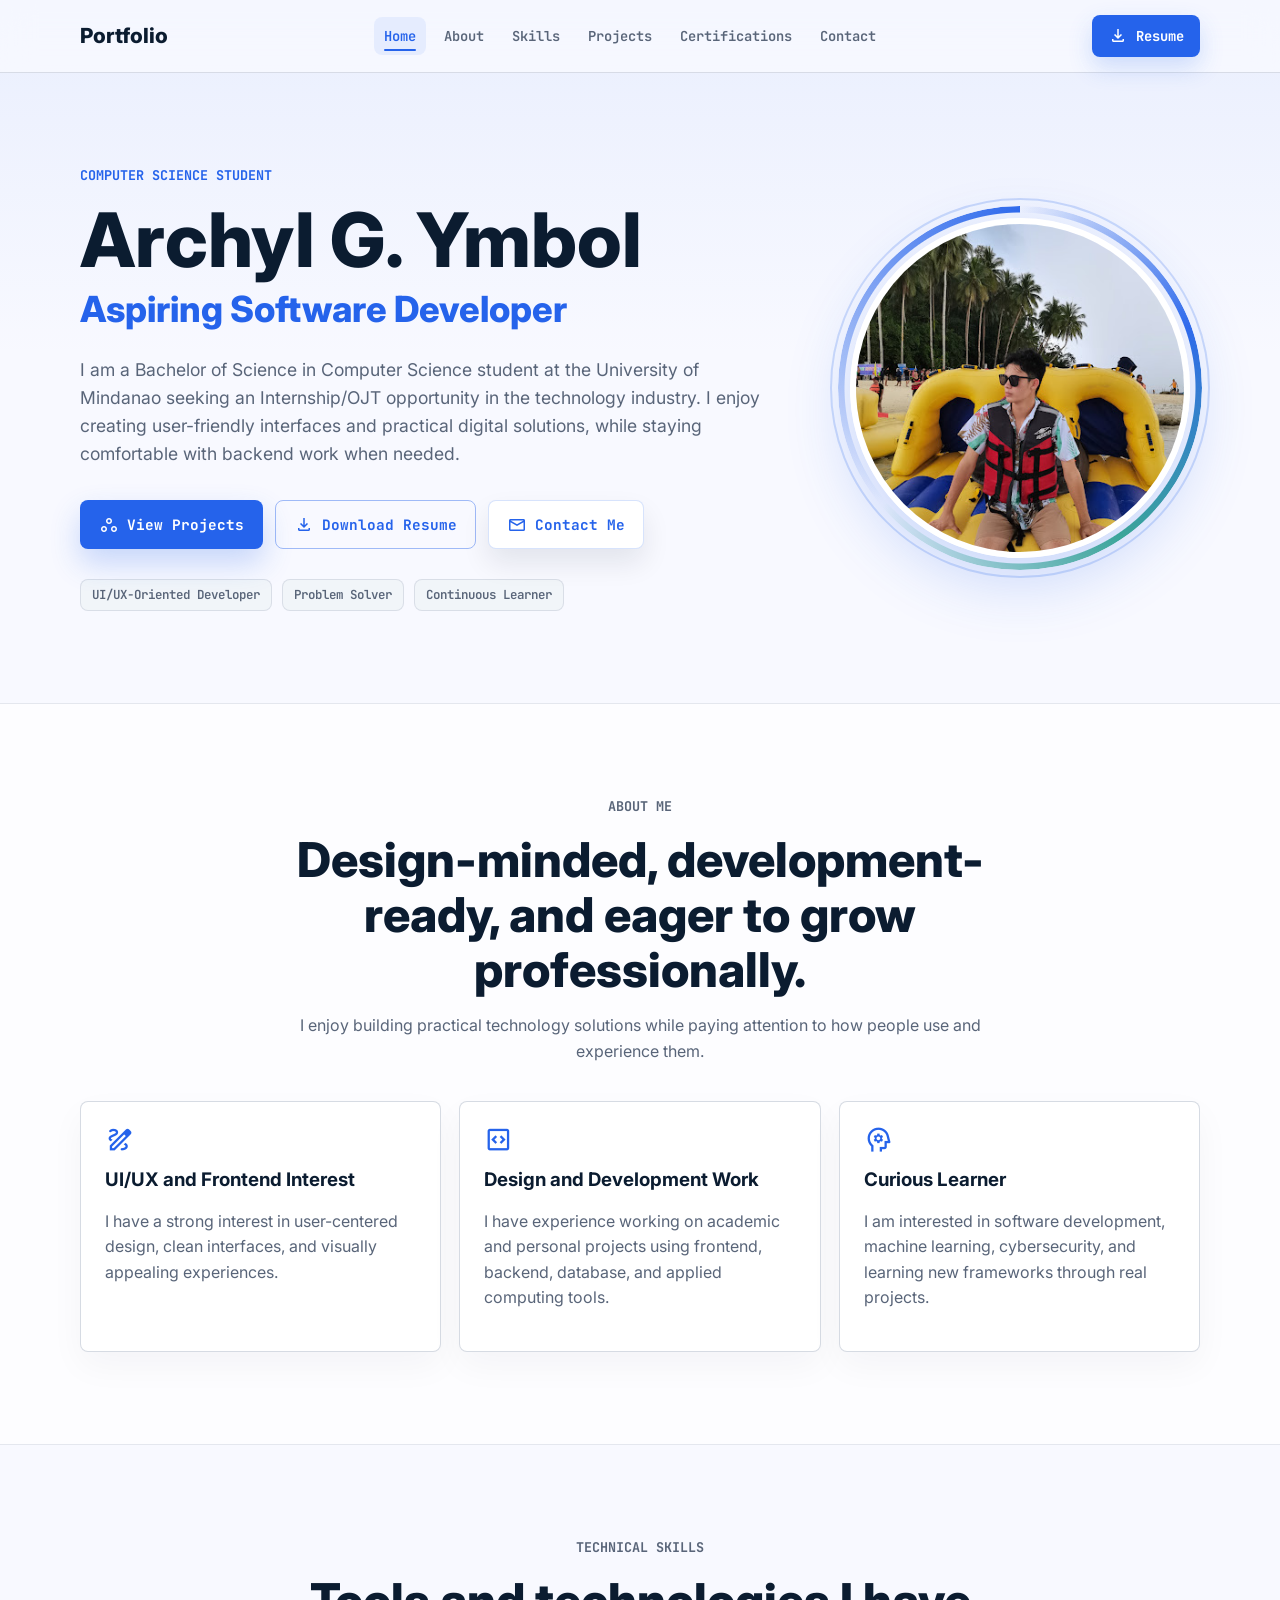
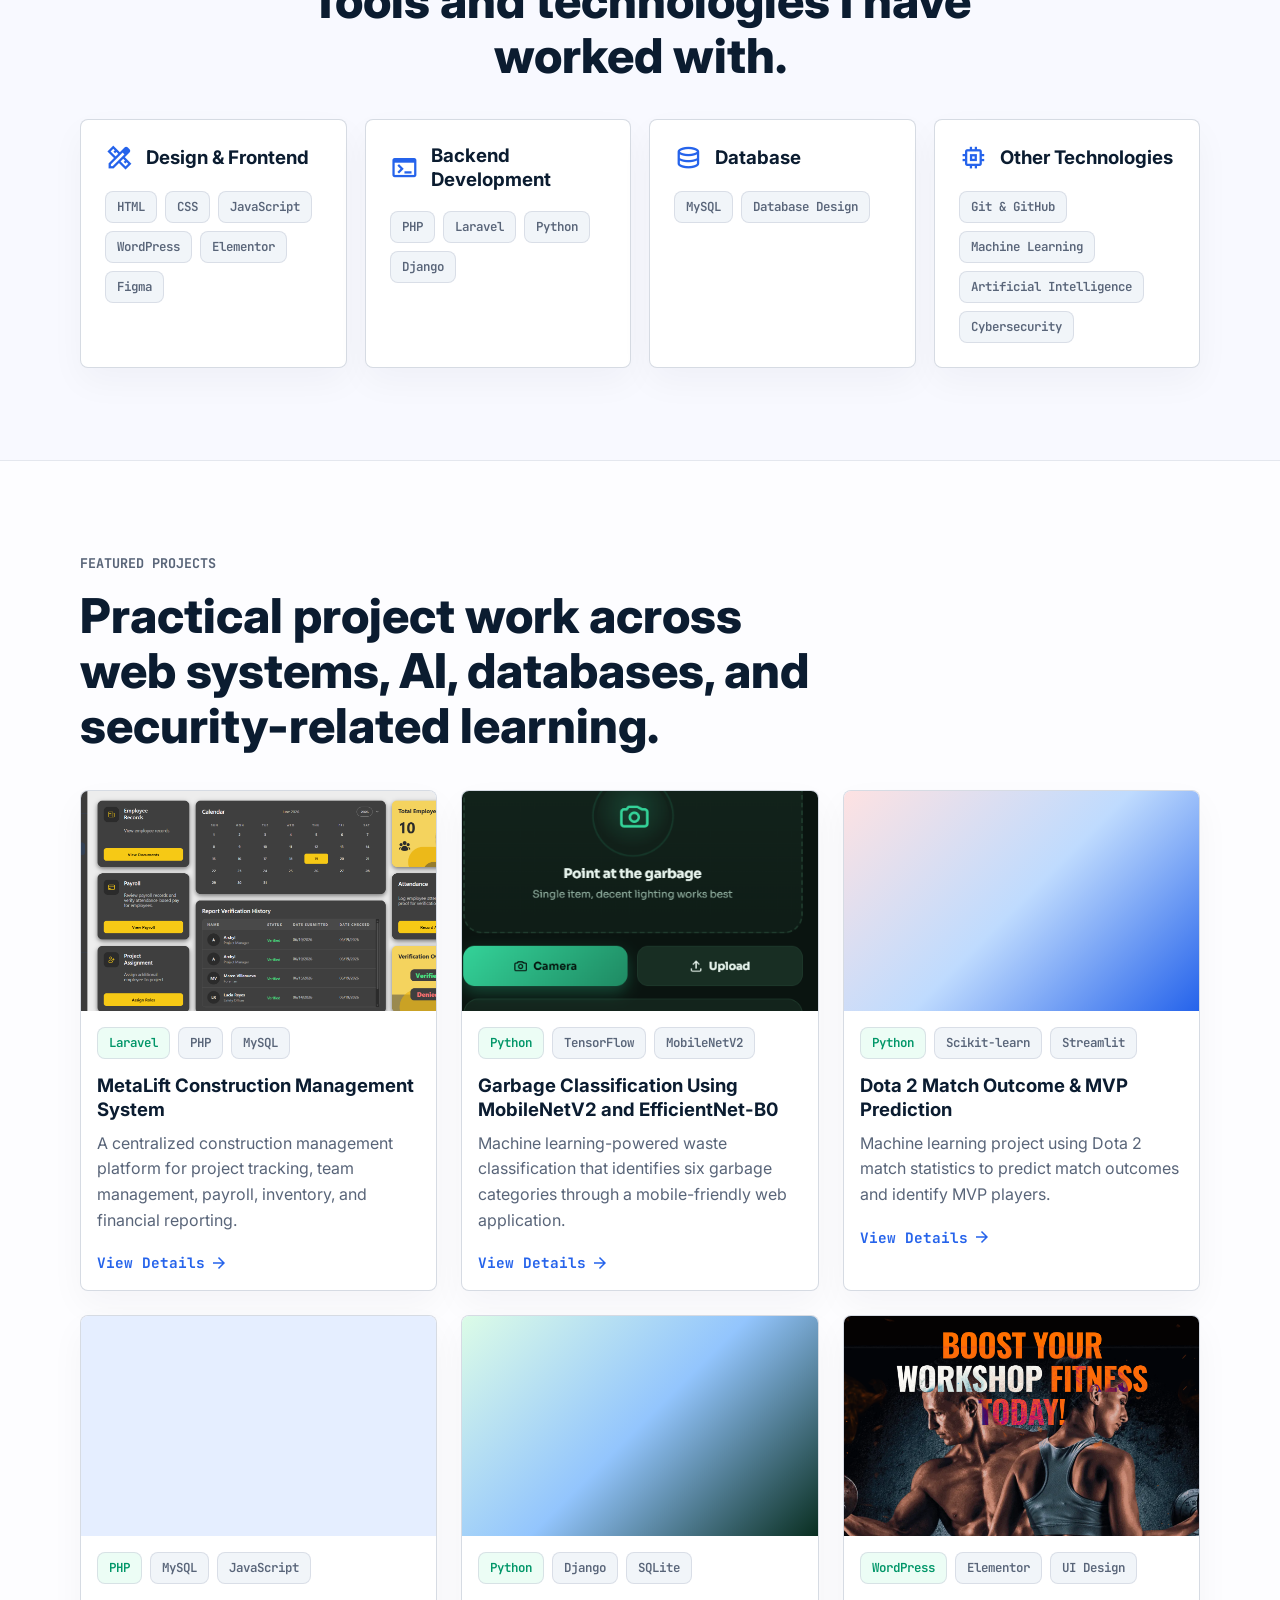
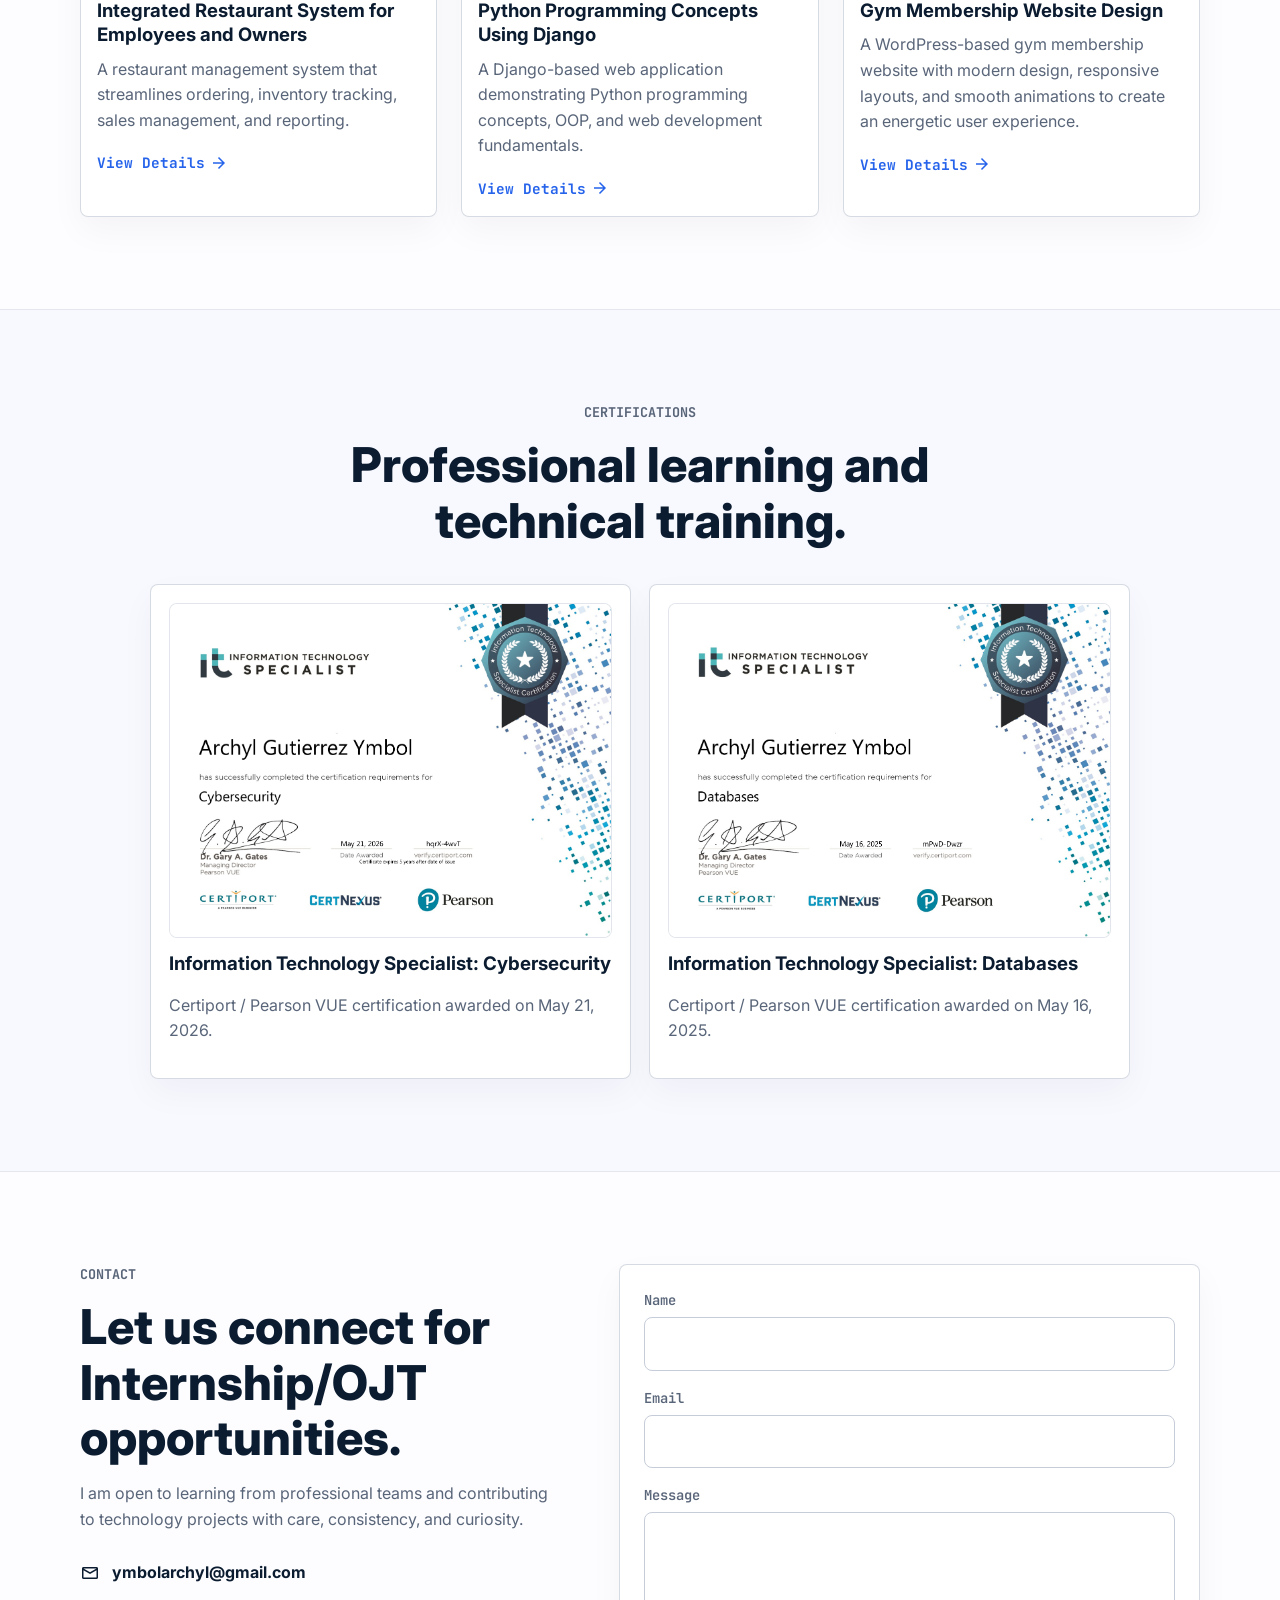
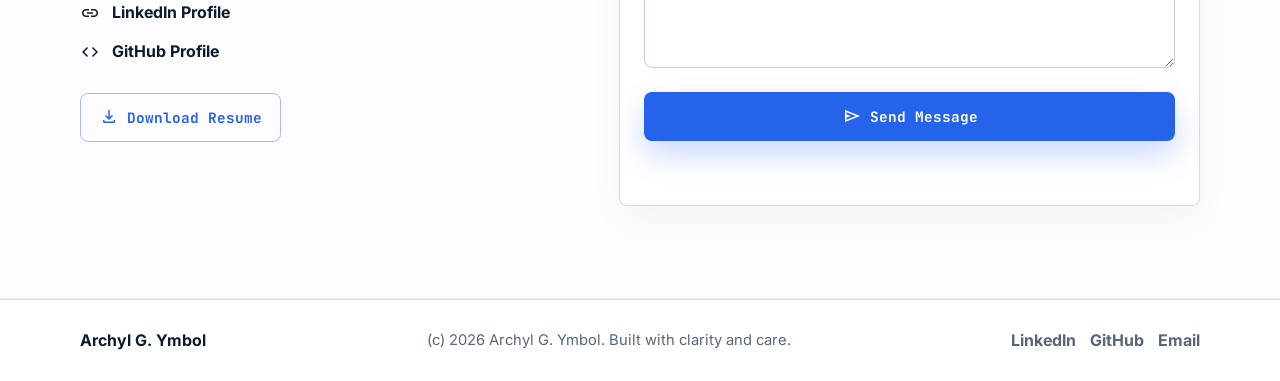
==== index.html @ 129498df "Deploy portfolio" ====
<!DOCTYPE html>
<html lang="en">
<head>
  <meta charset="UTF-8">
  <meta name="viewport" content="width=device-width, initial-scale=1.0">
  <meta name="description" content="Portfolio website for Archyl G. Ymbol, a Computer Science student seeking an Internship/OJT opportunity.">
  <title>Archyl G. Ymbol | Portfolio</title>
  <link rel="preconnect" href="https://fonts.googleapis.com">
  <link rel="preconnect" href="https://fonts.gstatic.com" crossorigin>
  <link href="https://fonts.googleapis.com/css2?family=Inter:wght@400;500;600;700;800&family=JetBrains+Mono:wght@400;500;600&display=swap" rel="stylesheet">
  <link href="https://fonts.googleapis.com/css2?family=Material+Symbols+Outlined:wght,FILL@300..700,0..1&display=swap" rel="stylesheet">
  <link rel="stylesheet" href="styles.css">
</head>
<body>
  <a class="skip-link" href="#main">Skip to content</a>

  <header class="site-header">
    <nav class="nav-shell" aria-label="Primary navigation">
      <a class="brand" href="#home">Portfolio</a>

      <button class="icon-button menu-toggle" type="button" aria-expanded="false" aria-controls="primary-menu" aria-label="Open menu">
        <span class="material-symbols-outlined" aria-hidden="true">menu</span>
      </button>

      <div class="nav-links" id="primary-menu">
        <a class="active" href="#home">Home</a>
        <a href="#about">About</a>
        <a href="#skills">Skills</a>
        <a href="#projects">Projects</a>
        <a href="#certifications">Certifications</a>
        <a href="#contact">Contact</a>
      </div>

      <a class="nav-resume" href="assets/Archyl-G-Ymbol-Resume.html" download>
        <span class="material-symbols-outlined" aria-hidden="true">download</span>
        Resume
      </a>
    </nav>
  </header>

  <main id="main">
    <section class="hero section-pad reveal" id="home">
      <div class="hero-copy">
        <p class="eyebrow">Computer Science Student</p>
        <h1>Archyl G. Ymbol <span>Aspiring Software Developer</span></h1>
        <p class="hero-intro">
          I am a Bachelor of Science in Computer Science student at the University of Mindanao seeking an Internship/OJT opportunity in the technology industry. I enjoy creating user-friendly interfaces and practical digital solutions, while staying comfortable with backend work when needed.
        </p>

        <div class="hero-actions">
          <a class="button button-primary" href="#projects">
            <span class="material-symbols-outlined" aria-hidden="true">workspaces</span>
            View Projects
          </a>
          <a class="button button-outline" href="assets/Archyl-G-Ymbol-Resume.html" download>
            <span class="material-symbols-outlined" aria-hidden="true">download</span>
            Download Resume
          </a>
          <a class="button button-soft" href="#contact">
            <span class="material-symbols-outlined" aria-hidden="true">mail</span>
            Contact Me
          </a>
        </div>

        <div class="brand-pills" aria-label="Personal branding">
          <span>UI/UX-Oriented Developer</span>
          <span>Problem Solver</span>
          <span>Continuous Learner</span>
        </div>
      </div>

      <div class="hero-portrait floating">
        <img src="assets/archyl-ymbol.jpg" alt="Archyl G. Ymbol seated outdoors wearing sunglasses and a life vest">
      </div>
    </section>

    <section class="section-band" id="about">
      <div class="section-inner reveal">
        <div class="section-heading centered">
          <p class="eyebrow">About Me</p>
          <h2>Design-minded, development-ready, and eager to grow professionally.</h2>
          <p>I enjoy building practical technology solutions while paying attention to how people use and experience them.</p>
        </div>

        <div class="about-grid">
          <article class="info-card">
            <span class="material-symbols-outlined card-icon" aria-hidden="true">draw</span>
            <h3>UI/UX and Frontend Interest</h3>
            <p>I have a strong interest in user-centered design, clean interfaces, and visually appealing experiences.</p>
          </article>
          <article class="info-card">
            <span class="material-symbols-outlined card-icon" aria-hidden="true">code_blocks</span>
            <h3>Design and Development Work</h3>
            <p>I have experience working on academic and personal projects using frontend, backend, database, and applied computing tools.</p>
          </article>
          <article class="info-card">
            <span class="material-symbols-outlined card-icon" aria-hidden="true">psychology</span>
            <h3>Curious Learner</h3>
            <p>I am interested in software development, machine learning, cybersecurity, and learning new frameworks through real projects.</p>
          </article>
        </div>
      </div>
    </section>

    <section class="section-pad reveal" id="skills">
      <div class="section-heading centered">
        <p class="eyebrow">Technical Skills</p>
        <h2>Tools and technologies I have worked with.</h2>
      </div>

      <div class="skills-grid">
        <article class="skill-card">
          <div class="skill-heading">
            <span class="material-symbols-outlined" aria-hidden="true">design_services</span>
            <h3>Design & Frontend</h3>
          </div>
          <div class="chip-list">
            <span>HTML</span><span>CSS</span><span>JavaScript</span><span>WordPress</span><span>Elementor</span><span>Figma</span>
          </div>
        </article>
        <article class="skill-card">
          <div class="skill-heading">
            <span class="material-symbols-outlined" aria-hidden="true">terminal</span>
            <h3>Backend Development</h3>
          </div>
          <div class="chip-list">
            <span>PHP</span><span>Laravel</span><span>Python</span><span>Django</span>
          </div>
        </article>
        <article class="skill-card">
          <div class="skill-heading">
            <span class="material-symbols-outlined" aria-hidden="true">database</span>
            <h3>Database</h3>
          </div>
          <div class="chip-list">
            <span>MySQL</span><span>Database Design</span>
          </div>
        </article>
        <article class="skill-card">
          <div class="skill-heading">
            <span class="material-symbols-outlined" aria-hidden="true">memory</span>
            <h3>Other Technologies</h3>
          </div>
          <div class="chip-list">
            <span>Git & GitHub</span><span>Machine Learning</span><span>Artificial Intelligence</span><span>Cybersecurity</span>
          </div>
        </article>
      </div>
    </section>

    <section class="section-band" id="projects">
      <div class="section-inner reveal">
        <div class="section-heading">
          <p class="eyebrow">Featured Projects</p>
          <h2>Practical project work across web systems, AI, databases, and security-related learning.</h2>
        </div>

        <div class="projects-grid">
          <article class="project-card" data-open-modal="metalift-modal">
            <div class="project-slideshow" aria-label="MetaLift project thumbnail slideshow">
              <div class="slide active slide-metalift-1"></div>
              <div class="slide slide-metalift-2"></div>
              <div class="slide slide-metalift-3"></div>
              <div class="slide slide-metalift-4"></div>
            </div>
            <div class="project-body">
              <div class="project-tags"><span>Laravel</span><span>PHP</span><span>MySQL</span></div>
              <h3>MetaLift Construction Management System</h3>
              <p>A centralized construction management platform for project tracking, team management, payroll, inventory, and financial reporting.</p>
              <button class="text-link" type="button" data-open-modal="metalift-modal">View Details <span class="material-symbols-outlined" aria-hidden="true">arrow_forward</span></button>
            </div>
          </article>

          <article class="project-card" data-open-modal="garbage-modal">
            <div class="project-slideshow" aria-label="Garbage classification project thumbnail slideshow">
              <div class="slide active slide-garbage-1"></div>
              <div class="slide slide-garbage-2"></div>
              <div class="slide slide-garbage-3"></div>
              <div class="slide slide-garbage-4"></div>
            </div>
            <div class="project-body">
              <div class="project-tags"><span>Python</span><span>TensorFlow</span><span>MobileNetV2</span></div>
              <h3>Garbage Classification Using MobileNetV2 and EfficientNet-B0</h3>
              <p>Machine learning-powered waste classification that identifies six garbage categories through a mobile-friendly web application.</p>
              <button class="text-link" type="button" data-open-modal="garbage-modal">View Details <span class="material-symbols-outlined" aria-hidden="true">arrow_forward</span></button>
            </div>
          </article>

          <article class="project-card">
            <div class="project-slideshow" aria-label="Dota 2 predictor project thumbnail slideshow">
              <div class="slide active slide-analytics"></div>
              <div class="slide slide-game-data"></div>
              <div class="slide slide-streamlit"></div>
            </div>
            <div class="project-body">
              <div class="project-tags"><span>Python</span><span>Scikit-learn</span><span>Streamlit</span></div>
              <h3>Dota 2 Match Outcome & MVP Prediction</h3>
              <p>Machine learning project using Dota 2 match statistics to predict match outcomes and identify MVP players.</p>
              <button class="text-link" type="button" data-open-modal="dota-modal">View Details <span class="material-symbols-outlined" aria-hidden="true">arrow_forward</span></button>
            </div>
          </article>

          <article class="project-card" data-open-modal="restaurant-modal">
            <div class="project-slideshow" aria-label="Restaurant system project thumbnail slideshow">
              <div class="slide active slide-restaurant-1"></div>
              <div class="slide slide-restaurant-2"></div>
              <div class="slide slide-restaurant-3"></div>
              <div class="slide slide-restaurant-4"></div>
            </div>
            <div class="project-body">
              <div class="project-tags"><span>PHP</span><span>MySQL</span><span>JavaScript</span></div>
              <h3>Integrated Restaurant System for Employees and Owners</h3>
              <p>A restaurant management system that streamlines ordering, inventory tracking, sales management, and reporting.</p>
              <button class="text-link" type="button" data-open-modal="restaurant-modal">View Details <span class="material-symbols-outlined" aria-hidden="true">arrow_forward</span></button>
            </div>
          </article>

          <article class="project-card">
            <div class="project-slideshow" aria-label="Django concepts project thumbnail slideshow">
              <div class="slide active slide-django"></div>
              <div class="slide slide-python"></div>
              <div class="slide slide-learning"></div>
            </div>
            <div class="project-body">
              <div class="project-tags"><span>Python</span><span>Django</span><span>SQLite</span></div>
              <h3>Python Programming Concepts Using Django</h3>
              <p>A Django-based web application demonstrating Python programming concepts, OOP, and web development fundamentals.</p>
              <button class="text-link" type="button" data-open-modal="django-modal">View Details <span class="material-symbols-outlined" aria-hidden="true">arrow_forward</span></button>
            </div>
          </article>

          <article class="project-card" data-open-modal="gym-modal">
            <div class="project-slideshow" aria-label="Gym membership website project thumbnail slideshow">
              <div class="slide active slide-gym-1"></div>
              <div class="slide slide-gym-2"></div>
              <div class="slide slide-gym-3"></div>
              <div class="slide slide-gym-4"></div>
            </div>
            <div class="project-body">
              <div class="project-tags"><span>WordPress</span><span>Elementor</span><span>UI Design</span></div>
              <h3>Gym Membership Website Design</h3>
              <p>A WordPress-based gym membership website with modern design, responsive layouts, and smooth animations to create an energetic user experience.</p>
              <button class="text-link" type="button" data-open-modal="gym-modal">View Details <span class="material-symbols-outlined" aria-hidden="true">arrow_forward</span></button>
            </div>
          </article>
        </div>
      </div>
    </section>

    <section class="section-pad reveal" id="certifications">
      <div class="section-heading centered">
        <p class="eyebrow">Certifications</p>
        <h2>Professional learning and technical training.</h2>
      </div>

      <div class="cert-grid">
        <article class="certificate-card" data-open-modal="cybersecurity-cert-modal">
          <div class="certificate-preview">
            <img src="assets/certificate-cybersecurity.png" alt="Information Technology Specialist Cybersecurity certificate for Archyl Gutierrez Ymbol">
          </div>
          <h3>Information Technology Specialist: Cybersecurity</h3>
          <p>Certiport / Pearson VUE certification awarded on May 21, 2026.</p>
        </article>
        <article class="certificate-card" data-open-modal="database-cert-modal">
          <div class="certificate-preview">
            <img src="assets/certificate-databases.png" alt="Information Technology Specialist Databases certificate for Archyl Gutierrez Ymbol">
          </div>
          <h3>Information Technology Specialist: Databases</h3>
          <p>Certiport / Pearson VUE certification awarded on May 16, 2025.</p>
        </article>
      </div>
    </section>

    <section class="section-band" id="contact">
      <div class="section-inner contact-grid reveal">
        <div>
          <p class="eyebrow">Contact</p>
          <h2>Let us connect for Internship/OJT opportunities.</h2>
          <p>I am open to learning from professional teams and contributing to technology projects with care, consistency, and curiosity.</p>

          <div class="contact-links">
            <a href="mailto:ymbolarchyl@gmail.com"><span class="material-symbols-outlined" aria-hidden="true">mail</span> ymbolarchyl@gmail.com</a>
            <a href="https://www.linkedin.com/in/archyl-ymbol-750029418" target="_blank" rel="noreferrer"><span class="material-symbols-outlined" aria-hidden="true">link</span> LinkedIn Profile</a>
            <a href="https://github.com/Saint-Archylax" target="_blank" rel="noreferrer"><span class="material-symbols-outlined" aria-hidden="true">code</span> GitHub Profile</a>
          </div>

          <a class="button button-outline" href="assets/Archyl-G-Ymbol-Resume.html" download>
            <span class="material-symbols-outlined" aria-hidden="true">download</span>
            Download Resume
          </a>
        </div>

        <form class="contact-form" id="contact-form" action="https://formsubmit.co/ymbolarchyl@gmail.com" method="POST">
          <input type="hidden" name="_subject" value="New portfolio contact message">
          <input type="hidden" name="_template" value="table">
          <input type="hidden" name="_captcha" value="false">
          <input class="honeypot" type="text" name="_honey" tabindex="-1" autocomplete="off" aria-hidden="true">
          <label><span>Name</span><input type="text" name="name" autocomplete="name" required></label>
          <label><span>Email</span><input type="email" name="email" autocomplete="email" required></label>
          <label><span>Message</span><textarea name="message" rows="5" required></textarea></label>
          <button class="button button-primary" type="submit"><span class="material-symbols-outlined" aria-hidden="true">send</span> Send Message</button>
          <p class="form-status" role="status" aria-live="polite"></p>
        </form>
      </div>
    </section>
  </main>

  <footer class="site-footer">
    <div class="footer-shell">
      <strong>Archyl G. Ymbol</strong>
      <p>(c) 2026 Archyl G. Ymbol. Built with clarity and care.</p>
      <div>
        <a href="https://www.linkedin.com/in/archyl-ymbol-750029418" target="_blank" rel="noreferrer">LinkedIn</a>
        <a href="https://github.com/Saint-Archylax" target="_blank" rel="noreferrer">GitHub</a>
        <a href="mailto:ymbolarchyl@gmail.com">Email</a>
      </div>
    </div>
  </footer>

  <div class="modal" id="metalift-modal" aria-hidden="true" role="dialog" aria-labelledby="metalift-title">
    <div class="modal-content">
      <button class="modal-close" type="button" data-close-modal aria-label="Close project details"><span class="material-symbols-outlined" aria-hidden="true">close</span></button>
      <h3 id="metalift-title">MetaLift Construction Management System</h3>
      <p>A centralized construction management platform that streamlines project tracking, team management, payroll, inventory monitoring, and financial reporting through five integrated subsystems.</p>
      <p><strong>Technologies:</strong> Laravel, PHP, MySQL</p>
      <p><strong>My contribution:</strong> Contributed to database-backed workflows, Laravel feature planning, and interface flows for project and operations management.</p>
      <div class="modal-gallery">
        <img src="assets/screenshots-of-cms/Screenshot 2026-06-19 212824.png" alt="MetaLift Team Management">
        <img src="assets/screenshots-of-cms/Screenshot 2026-06-19 213023.png" alt="MetaLift Project Management">
        <img src="assets/screenshots-of-cms/Screenshot 2026-06-19 213044.png" alt="MetaLift Finance Management">
        <img src="assets/screenshots-of-cms/Screenshot 2026-06-19 213106.png" alt="MetaLift Material Management">
      </div>
      <div class="modal-actions"><a class="button button-primary" href="#" data-placeholder-link="MetaLift live demo">Live Demo</a><a class="button button-outline" href="https://github.com/Saint-Archylax/Metalift-Construction-Management-System" target="_blank" rel="noreferrer">GitHub Repository</a></div>
    </div>
  </div>

  <div class="modal" id="garbage-modal" aria-hidden="true" role="dialog" aria-labelledby="garbage-title">
    <div class="modal-content">
      <button class="modal-close" type="button" data-close-modal aria-label="Close project details"><span class="material-symbols-outlined" aria-hidden="true">close</span></button>
      <h3 id="garbage-title">Garbage Classification Using MobileNetV2 and EfficientNet-B0</h3>
      <p>Machine learning-powered waste classification system that identifies six categories of garbage using deep learning models and a mobile-friendly web application.</p>
      <p><strong>Technologies:</strong> Python, TensorFlow, MobileNetV2, EfficientNet-B0</p>
      <p><strong>My contribution:</strong> Worked on the model-driven classification workflow and the mobile-friendly web experience for presenting predictions.</p>
      <div class="modal-gallery">
        <img src="assets/screenshots-garbage-classification/1.png" alt="EcoSort Main App">
        <img src="assets/screenshots-garbage-classification/2.png" alt="Model Metrics">
        <img src="assets/screenshots-garbage-classification/3.png" alt="Camera Test">
        <img src="assets/screenshots-garbage-classification/4.png" alt="Classification Result">
      </div>
      <div class="modal-actions"><a class="button button-primary" href="https://peppy-torte-2d72dd.netlify.app/" target="_blank" rel="noreferrer">Live Demo</a><a class="button button-outline" href="https://github.com/Saint-Archylax/Garbage-Classification" target="_blank" rel="noreferrer">GitHub Repository</a></div>
    </div>
  </div>

  <div class="modal" id="dota-modal" aria-hidden="true" role="dialog" aria-labelledby="dota-title">
    <div class="modal-content">
      <button class="modal-close" type="button" data-close-modal aria-label="Close project details"><span class="material-symbols-outlined" aria-hidden="true">close</span></button>
      <h3 id="dota-title">Dota 2 Match Outcome & MVP Prediction</h3>
      <p>Machine learning project that uses Dota 2 match statistics to predict match outcomes and identify MVP players.</p>
      <p><strong>Technologies:</strong> Python, Scikit-learn, Streamlit</p>
      <p><strong>My contribution:</strong> Built prediction-focused workflows using match statistics, model experimentation, and a simple app interface.</p>
      <div class="modal-actions"><a class="button button-primary" href="#" data-placeholder-link="Dota 2 predictor live demo">Live Demo</a><a class="button button-outline" href="https://github.com/Saint-Archylax/Dota2-Match-Outcome-MVP-Prediction" target="_blank" rel="noreferrer">GitHub Repository</a></div>
    </div>
  </div>

  <div class="modal" id="restaurant-modal" aria-hidden="true" role="dialog" aria-labelledby="restaurant-title">
    <div class="modal-content">
      <button class="modal-close" type="button" data-close-modal aria-label="Close project details"><span class="material-symbols-outlined" aria-hidden="true">close</span></button>
      <h3 id="restaurant-title">Integrated Restaurant System for Employees and Owners</h3>
      <p>A restaurant management system that streamlines ordering, inventory tracking, sales management, and reporting processes.</p>
      <p><strong>Technologies:</strong> PHP, MySQL, HTML, CSS, JavaScript</p>
      <p><strong>My contribution:</strong> Helped structure system features, database operations, and user-facing pages for employees and owners.</p>
      <div class="modal-gallery">
        <img src="assets/screenshots-integrated-restaurant-system/1.png" alt="Restaurant System Screen 1">
        <img src="assets/screenshots-integrated-restaurant-system/2.png" alt="Restaurant System Screen 2">
        <img src="assets/screenshots-integrated-restaurant-system/3.png" alt="Restaurant System Screen 3">
        <img src="assets/screenshots-integrated-restaurant-system/4.png" alt="Restaurant System Screen 4">
      </div>
      <div class="modal-actions"><a class="button button-primary" href="#" data-placeholder-link="Restaurant system live demo">Live Demo</a><a class="button button-outline" href="https://github.com/Saint-Archylax/POS-Restaurant-System" target="_blank" rel="noreferrer">GitHub Repository</a></div>
    </div>
  </div>

  <div class="modal" id="django-modal" aria-hidden="true" role="dialog" aria-labelledby="django-title">
    <div class="modal-content">
      <button class="modal-close" type="button" data-close-modal aria-label="Close project details"><span class="material-symbols-outlined" aria-hidden="true">close</span></button>
      <h3 id="django-title">Python Programming Concepts Using Django</h3>
      <p>A Django-based web application demonstrating Python programming concepts, object-oriented programming, and web development fundamentals.</p>
      <p><strong>Technologies:</strong> Python, Django, SQLite</p>
      <p><strong>My contribution:</strong> Developed Django views, organized programming concept examples, and connected the learning content into a working web application.</p>
      <div class="modal-actions"><a class="button button-primary" href="#" data-placeholder-link="Django concepts live demo">Live Demo</a><a class="button button-outline" href="https://github.com/Saint-Archylax/Django-Web-Application-Demo" target="_blank" rel="noreferrer">GitHub Repository</a></div>
    </div>
  </div>

  <div class="modal" id="gym-modal" aria-hidden="true" role="dialog" aria-labelledby="gym-title">
    <div class="modal-content">
      <button class="modal-close" type="button" data-close-modal aria-label="Close project details"><span class="material-symbols-outlined" aria-hidden="true">close</span></button>
      <h3 id="gym-title">Gym Membership Website Design</h3>
      <p>A WordPress-based gym membership website focused on creating a visually engaging and modern fitness brand experience. This project emphasizes clean page layout, responsive design, visual hierarchy, and smooth animations to make the website feel energetic and user-friendly.</p>
      <p>The design includes sections for membership plans, gym services, fitness programs, and call-to-action areas intended to encourage users to explore and join. The main goal was to improve skills in WordPress design, Elementor layout building, animation effects, and creating polished web interfaces.</p>
      <p><strong>Technologies:</strong> WordPress, Elementor, UI Design, Web Animation, Responsive Layout</p>
      <p><strong>My contribution:</strong> Designed and built the entire website interface, created custom layouts with Elementor, implemented smooth animations, and ensured responsive design across all devices.</p>
      <div class="modal-gallery">
        <img src="assets/screenshots-gym-website/1.png" alt="Gym Website Screen 1">
        <img src="assets/screenshots-gym-website/2.png" alt="Gym Website Screen 2">
        <img src="assets/screenshots-gym-website/3.png" alt="Gym Website Screen 3">
        <img src="assets/screenshots-gym-website/4.png" alt="Gym Website Screen 4">
      </div>
      <div class="modal-actions"><a class="button button-primary" href="http://archyl-ymbol.freehosting.dev/wp" target="_blank" rel="noreferrer">Visit Website</a></div>
    </div>
  </div>

  <div class="modal" id="cybersecurity-cert-modal" aria-hidden="true" role="dialog" aria-labelledby="cybersecurity-cert-title">
    <div class="modal-content modal-content-wide">
      <button class="modal-close" type="button" data-close-modal aria-label="Close certification details"><span class="material-symbols-outlined" aria-hidden="true">close</span></button>
      <h3 id="cybersecurity-cert-title">Information Technology Specialist: Cybersecurity</h3>
      <p><strong>Issued by:</strong> Certiport / Pearson VUE</p>
      <p><strong>Date awarded:</strong> May 21, 2026</p>
      <img class="certificate-modal-image" src="assets/certificate-cybersecurity.png" alt="Information Technology Specialist Cybersecurity certificate for Archyl Gutierrez Ymbol">
    </div>
  </div>

  <div class="modal" id="database-cert-modal" aria-hidden="true" role="dialog" aria-labelledby="database-cert-title">
    <div class="modal-content modal-content-wide">
      <button class="modal-close" type="button" data-close-modal aria-label="Close certification details"><span class="material-symbols-outlined" aria-hidden="true">close</span></button>
      <h3 id="database-cert-title">Information Technology Specialist: Databases</h3>
      <p><strong>Issued by:</strong> Certiport / Pearson VUE</p>
      <p><strong>Date awarded:</strong> May 16, 2025</p>
      <img class="certificate-modal-image" src="assets/certificate-databases.png" alt="Information Technology Specialist Databases certificate for Archyl Gutierrez Ymbol">
    </div>
  </div>

  <div class="toast" role="status" aria-live="polite"></div>
  <div class="lightbox" id="image-lightbox" role="dialog" aria-hidden="true">
    <button class="lightbox-close" type="button" aria-label="Close image"><span class="material-symbols-outlined" aria-hidden="true">close</span></button>
    <img class="lightbox-image" src="" alt="">
  </div>
  <script src="script.js" defer></script>
</body>
</html>
---- styles.css ----
:root {
  --background: #f8f9ff;
  --surface: #ffffff;
  --surface-soft: #eff4ff;
  --surface-blue: #e5eeff;
  --text: #0b1c30;
  --muted: #596579;
  --primary: #2563eb;
  --primary-dark: #1748b6;
  --success: #009668;
  --line: #d7dfec;
  --line-strong: #c6cdd9;
  --shadow: 0 18px 50px rgba(15, 23, 42, 0.08);
  --radius: 8px;
  --container: 1120px;
}

* {
  box-sizing: border-box;
}

html {
  scroll-behavior: smooth;
}

body {
  margin: 0;
  color: var(--text);
  background: linear-gradient(180deg, rgba(37, 99, 235, 0.07), transparent 360px), var(--background);
  font-family: "Inter", Arial, sans-serif;
  line-height: 1.6;
  overflow-x: hidden;
}

body.menu-open {
  overflow: hidden;
}

a {
  color: inherit;
  text-decoration: none;
}

button,
input,
textarea {
  font: inherit;
}

button {
  cursor: pointer;
}

img {
  display: block;
  max-width: 100%;
}

.material-symbols-outlined {
  font-size: 1.25rem;
  line-height: 1;
  vertical-align: middle;
}

.skip-link {
  position: fixed;
  top: -60px;
  left: 16px;
  z-index: 1000;
  padding: 10px 14px;
  color: #ffffff;
  background: var(--primary);
  border-radius: var(--radius);
  transition: top 180ms ease;
}

.skip-link:focus {
  top: 16px;
}

.site-header {
  position: sticky;
  top: 0;
  z-index: 50;
  background: rgba(248, 249, 255, 0.82);
  border-bottom: 1px solid rgba(198, 205, 217, 0.65);
  backdrop-filter: blur(16px);
}

.nav-shell,
.section-pad,
.section-inner,
.footer-shell {
  width: min(var(--container), calc(100% - 16px));
  margin-inline: auto;
}

.nav-shell {
  min-height: 72px;
  display: grid;
  grid-template-columns: auto 1fr auto;
  align-items: center;
  gap: 24px;
}

.brand {
  color: var(--text);
  font-size: 1.3rem;
  font-weight: 800;
}

.nav-links {
  display: flex;
  align-items: center;
  justify-content: center;
  gap: 8px;
}

.nav-links a {
  position: relative;
  padding: 8px 10px;
  color: var(--muted);
  border-radius: var(--radius);
  font-family: "JetBrains Mono", monospace;
  font-size: 0.86rem;
  font-weight: 600;
  transition: color 180ms ease, background 180ms ease;
}

.nav-links a::after {
  content: "";
  position: absolute;
  left: 10px;
  right: 10px;
  bottom: 4px;
  height: 2px;
  background: var(--primary);
  border-radius: 999px;
  transform: scaleX(0);
  transform-origin: center;
  transition: transform 220ms ease;
}

.nav-links a:hover,
.nav-links a.active {
  color: var(--primary);
  background: rgba(37, 99, 235, 0.08);
}

.nav-links a:hover::after,
.nav-links a.active::after {
  transform: scaleX(1);
}

.nav-resume {
  display: inline-flex;
  align-items: center;
  justify-content: center;
  gap: 8px;
  min-height: 42px;
  padding: 10px 16px;
  color: #ffffff;
  background: var(--primary);
  border-radius: var(--radius);
  font-family: "JetBrains Mono", monospace;
  font-size: 0.86rem;
  font-weight: 700;
  box-shadow: 0 10px 24px rgba(37, 99, 235, 0.2);
  transition: transform 180ms ease, background 180ms ease;
}

.nav-resume:hover {
  background: var(--primary-dark);
  transform: translateY(-2px);
}

.icon-button {
  width: 44px;
  height: 44px;
  display: none;
  place-items: center;
  color: var(--text);
  border: 1px solid var(--line);
  border-radius: var(--radius);
  background: var(--surface);
}

.section-pad {
  padding-block: 92px;
}

.section-band {
  padding-block: 92px;
  background: rgba(255, 255, 255, 0.72);
  border-block: 1px solid rgba(198, 205, 217, 0.45);
}

.hero {
  min-height: auto;
  display: grid;
  grid-template-columns: minmax(0, 1.1fr) 360px;
  align-items: center;
  gap: 72px;
}

.eyebrow {
  margin: 0 0 14px;
  color: var(--primary);
  font-family: "JetBrains Mono", monospace;
  font-size: 0.84rem;
  font-weight: 700;
  text-transform: uppercase;
}

.hero h1,
.section-heading h2,
.contact-grid h2 {
  margin: 0;
  color: var(--text);
  font-weight: 800;
  letter-spacing: 0;
}

.hero h1 {
  max-width: 760px;
  font-size: clamp(2.8rem, 6vw, 4.7rem);
  line-height: 1.04;
}

.hero h1 span {
  display: block;
  color: var(--primary);
  font-size: clamp(1.55rem, 3.5vw, 2.25rem);
  line-height: 1.25;
  margin-top: 8px;
}

.hero-intro {
  max-width: 740px;
  margin: 24px 0 0;
  color: var(--muted);
  font-size: 1.1rem;
}

.hero-actions {
  display: flex;
  flex-wrap: wrap;
  gap: 12px;
  margin-top: 32px;
}

.button {
  position: relative;
  overflow: hidden;
  display: inline-flex;
  align-items: center;
  justify-content: center;
  gap: 8px;
  min-height: 48px;
  padding: 12px 18px;
  border: 1px solid transparent;
  border-radius: var(--radius);
  font-family: "JetBrains Mono", monospace;
  font-size: 0.9rem;
  font-weight: 700;
  transition: transform 220ms ease, background 180ms ease, border-color 180ms ease, color 180ms ease, box-shadow 220ms ease;
}

.button::after {
  content: "";
  position: absolute;
  inset: -60% auto -60% -45%;
  width: 40%;
  background: linear-gradient(90deg, transparent, rgba(255, 255, 255, 0.55), transparent);
  transform: translateX(-120%) rotate(18deg);
  transition: transform 520ms ease;
  pointer-events: none;
}

.button:hover {
  transform: translateY(-5px) scale(1.02);
}

.button:hover::after {
  transform: translateX(420%) rotate(18deg);
}

.button-primary {
  color: #ffffff;
  background: var(--primary);
  box-shadow: 0 14px 30px rgba(37, 99, 235, 0.24);
}

.button-primary:hover {
  background: var(--primary-dark);
  box-shadow: 0 18px 42px rgba(37, 99, 235, 0.34);
}

.button-outline {
  color: var(--primary);
  border-color: rgba(37, 99, 235, 0.42);
  background: transparent;
}

.button-outline:hover {
  background: rgba(37, 99, 235, 0.07);
  box-shadow: 0 14px 32px rgba(37, 99, 235, 0.13);
}

.button-soft,
.button-ghost {
  color: var(--primary);
  border-color: rgba(37, 99, 235, 0.18);
  background: #ffffff;
  box-shadow: 0 14px 28px rgba(15, 23, 42, 0.09);
}

.button-soft:hover,
.button-ghost:hover {
  color: var(--primary-dark);
  background: var(--surface-soft);
  border-color: rgba(37, 99, 235, 0.34);
  box-shadow: 0 18px 36px rgba(37, 99, 235, 0.14);
}

.brand-pills {
  display: flex;
  flex-wrap: wrap;
  gap: 10px;
  margin-top: 30px;
}

.brand-pills span,
.chip-list span,
.project-tags span {
  display: inline-flex;
  align-items: center;
  min-height: 30px;
  padding: 5px 11px;
  color: var(--muted);
  background: #f1f5f9;
  border: 1px solid rgba(198, 205, 217, 0.55);
  border-radius: var(--radius);
  font-family: "JetBrains Mono", monospace;
  font-size: 0.78rem;
  font-weight: 600;
}

.hero-portrait {
  --tilt-x: 0deg;
  --tilt-y: 0deg;
  position: relative;
  width: min(100%, 340px);
  aspect-ratio: 1;
  justify-self: center;
  transform-style: preserve-3d;
  transition: transform 260ms ease;
}

.hero-portrait::before {
  content: "";
  position: absolute;
  inset: -20px;
  z-index: -1;
  border: 2px solid rgba(37, 99, 235, 0.2);
  border-radius: 50%;
  animation: portrait-pulse 2.8s ease-in-out infinite;
}

.hero-portrait::after {
  content: "";
  position: absolute;
  inset: -12px;
  z-index: 0;
  border-radius: 50%;
  background: conic-gradient(from 0deg, transparent 0deg, rgba(37, 99, 235, 0.95) 70deg, rgba(0, 150, 104, 0.75) 145deg, transparent 230deg, rgba(37, 99, 235, 0.95) 360deg);
  mask: radial-gradient(farthest-side, transparent calc(100% - 7px), #000 calc(100% - 6px));
  animation: portrait-ring 7s linear infinite;
  pointer-events: none;
}

.hero-portrait img {
  position: relative;
  z-index: 1;
  width: 100%;
  height: 100%;
  object-fit: cover;
  border: 6px solid #ffffff;
  border-radius: 50%;
  box-shadow: 0 22px 65px rgba(37, 99, 235, 0.23);
  transition: transform 260ms ease, box-shadow 260ms ease;
}

.hero-portrait:hover img {
  transform: scale(1.035) rotate(1.5deg);
  box-shadow: 0 28px 78px rgba(37, 99, 235, 0.33);
}

.floating {
  animation: float 4.8s ease-in-out infinite;
}

@keyframes float {
  0%,
  100% {
    transform: translateY(0) rotateX(var(--tilt-x)) rotateY(var(--tilt-y));
  }

  50% {
    transform: translateY(-18px) rotateX(var(--tilt-x)) rotateY(var(--tilt-y));
  }
}

@keyframes portrait-pulse {
  0%,
  100% {
    opacity: 0.45;
    transform: scale(0.98);
  }

  50% {
    opacity: 1;
    transform: scale(1.06);
  }
}

@keyframes portrait-ring {
  to {
    transform: rotate(360deg);
  }
}

.section-heading {
  max-width: 760px;
  margin-bottom: 36px;
}

.section-heading.centered {
  margin-inline: auto;
  text-align: center;
}

.section-heading h2,
.contact-grid h2 {
  font-size: clamp(2rem, 4vw, 3rem);
  line-height: 1.15;
}

.section-heading p,
.contact-grid p,
.info-card p,
.project-body p,
.certificate-card p,
.modal-content p {
  color: var(--muted);
}

.about-grid,
.skills-grid,
.cert-grid {
  display: grid;
  grid-template-columns: repeat(3, minmax(0, 1fr));
  gap: 18px;
}

.skills-grid {
  grid-template-columns: repeat(4, minmax(0, 1fr));
}

.info-card,
.skill-card,
.project-card,
.certificate-card,
.contact-form {
  background: var(--surface);
  border: 1px solid rgba(198, 205, 217, 0.72);
  border-radius: var(--radius);
  box-shadow: 0 14px 35px rgba(15, 23, 42, 0.04);
  transition: transform 240ms ease, box-shadow 240ms ease, border-color 240ms ease;
}

.info-card:hover,
.skill-card:hover,
.project-card:hover,
.certificate-card:hover {
  transform: translateY(-10px) scale(1.015);
  border-color: rgba(37, 99, 235, 0.34);
  box-shadow: 0 24px 60px rgba(15, 23, 42, 0.12);
}

.info-card:hover .card-icon,
.skill-card:hover .skill-heading span {
  animation: icon-pop 520ms ease;
}

.info-card,
.skill-card {
  padding: 24px;
}

.card-icon,
.skill-heading span {
  color: var(--primary);
  font-size: 1.8rem;
}

.info-card h3,
.skill-card h3,
.project-card h3,
.certificate-card h3,
.modal-content h3 {
  margin: 14px 0 0;
  color: var(--text);
  line-height: 1.3;
}

.skill-heading {
  display: flex;
  align-items: center;
  gap: 12px;
}

.skill-heading h3 {
  margin: 0;
}

.chip-list {
  display: flex;
  flex-wrap: wrap;
  gap: 8px;
  margin-top: 18px;
}

.projects-grid {
  display: grid;
  grid-template-columns: repeat(3, minmax(0, 1fr));
  gap: 24px;
}

.project-card {
  overflow: hidden;
  cursor: pointer;
}

.project-card:hover .slide.active {
  transform: scale(1.15);
}

.project-card:hover .text-link {
  transform: translateX(4px);
}

.project-slideshow {
  position: relative;
  height: 220px;
  overflow: hidden;
  background: var(--surface-blue);
}

.project-slideshow::after {
  content: "";
  position: absolute;
  inset: 0;
  background: linear-gradient(120deg, transparent, rgba(255, 255, 255, 0.35), transparent);
  opacity: 0;
  transform: translateX(-100%);
  transition: opacity 180ms ease, transform 620ms ease;
}

.project-card:hover .project-slideshow::after {
  opacity: 1;
  transform: translateX(100%);
}

.slide {
  position: absolute;
  inset: 0;
  opacity: 0;
  transform: scale(1.04);
  transition: opacity 700ms ease, transform 1200ms ease;
  background: linear-gradient(135deg, rgba(255, 255, 255, 0.34), transparent 32%), var(--surface-blue);
}

.slide.active {
  opacity: 1;
  transform: scale(1);
}

.slide::before,
.slide::after {
  display: none;
}

.slide-metalift-1 { background: url('assets/screenshots-of-cms/Screenshot 2026-06-19 212824.png'); background-size: cover; background-position: center; }
.slide-metalift-2 { background: url('assets/screenshots-of-cms/Screenshot 2026-06-19 213023.png'); background-size: cover; background-position: center; }
.slide-metalift-3 { background: url('assets/screenshots-of-cms/Screenshot 2026-06-19 213044.png'); background-size: cover; background-position: center; }
.slide-metalift-4 { background: url('assets/screenshots-of-cms/Screenshot 2026-06-19 213106.png'); background-size: cover; background-position: center; }
.slide-garbage-1 { background: url('assets/screenshots-garbage-classification/1.png'); background-size: cover; background-position: center; }
.slide-garbage-2 { background: url('assets/screenshots-garbage-classification/2.png'); background-size: cover; background-position: center; }
.slide-garbage-3 { background: url('assets/screenshots-garbage-classification/3.png'); background-size: cover; background-position: center; }
.slide-garbage-4 { background: url('assets/screenshots-garbage-classification/4.png'); background-size: cover; background-position: center; }
.slide-restaurant-1 { background: url('assets/screenshots-integrated-restaurant-system/1.png'); background-size: cover; background-position: center; }
.slide-restaurant-2 { background: url('assets/screenshots-integrated-restaurant-system/2.png'); background-size: cover; background-position: center; }
.slide-restaurant-3 { background: url('assets/screenshots-integrated-restaurant-system/3.png'); background-size: cover; background-position: center; }
.slide-restaurant-4 { background: url('assets/screenshots-integrated-restaurant-system/4.png'); background-size: cover; background-position: center; }
.slide-gym-1 { background: url('assets/screenshots-gym-website/1.png'); background-size: cover; background-position: center; }
.slide-gym-2 { background: url('assets/screenshots-gym-website/2.png'); background-size: cover; background-position: center; }
.slide-gym-3 { background: url('assets/screenshots-gym-website/3.png'); background-size: cover; background-position: center; }
.slide-gym-4 { background: url('assets/screenshots-gym-website/4.png'); background-size: cover; background-position: center; }
.slide-analytics { background: linear-gradient(135deg, #fee2e2, #bfdbfe, #2563eb); }
.slide-game-data { background: linear-gradient(135deg, #fde68a, #93c5fd, #111827); }
.slide-streamlit { background: linear-gradient(135deg, #fecaca, #dbeafe, #ef4444); }
.slide-django { background: linear-gradient(135deg, #dcfce7, #93c5fd, #092e20); }
.slide-python { background: linear-gradient(135deg, #fef3c7, #bfdbfe, #2563eb); }
.slide-learning { background: linear-gradient(135deg, #f1f5f9, #c7d2fe, #4f46e5); }

.project-body {
  display: flex;
  min-height: 160px;
  flex-direction: column;
  padding: 16px;
}

.project-tags {
  display: flex;
  flex-wrap: wrap;
  gap: 8px;
  margin-bottom: 14px;
}

.project-tags span:first-child {
  color: var(--success);
  background: #ecfdf5;
}

.project-card h3 {
  margin: 0;
  font-size: 1.16rem;
}

.project-body p {
  margin: 10px 0 18px;
}

.text-link {
  display: inline-flex;
  align-items: center;
  gap: 4px;
  margin-top: auto;
  padding: 0;
  color: var(--primary);
  border: 0;
  background: transparent;
  font-family: "JetBrains Mono", monospace;
  font-size: 0.9rem;
  font-weight: 700;
  transition: transform 180ms ease, color 180ms ease;
}

.text-link:hover {
  text-decoration: underline;
}

.cert-grid {
  grid-template-columns: repeat(2, minmax(0, 1fr));
  max-width: 980px;
  margin-inline: auto;
}

.certificate-card {
  padding: 18px;
  cursor: pointer;
}

.certificate-preview {
  aspect-ratio: 1.32 / 1;
  overflow: hidden;
  background: #ffffff;
  border: 1px solid rgba(198, 205, 217, 0.5);
  border-radius: var(--radius);
}

.certificate-preview img {
  width: 100%;
  height: 100%;
  object-fit: cover;
  object-position: center;
  transition: transform 260ms ease;
}

.certificate-card:hover .certificate-preview img {
  transform: scale(1.075);
}

.contact-grid {
  display: grid;
  grid-template-columns: minmax(0, 0.9fr) minmax(320px, 1.1fr);
  align-items: start;
  gap: 64px;
}

.contact-links {
  display: grid;
  gap: 14px;
  margin: 28px 0;
}

.contact-links a {
  display: inline-flex;
  align-items: center;
  gap: 12px;
  color: var(--text);
  font-weight: 700;
  overflow-wrap: anywhere;
  transition: color 180ms ease, transform 180ms ease;
}

.contact-links a:hover {
  color: var(--primary);
  transform: translateX(6px);
}

.contact-form {
  display: grid;
  gap: 16px;
  padding: 24px;
}

.contact-form label span {
  display: block;
  margin-bottom: 6px;
  color: var(--muted);
  font-family: "JetBrains Mono", monospace;
  font-size: 0.86rem;
  font-weight: 600;
}

.contact-form input,
.contact-form textarea {
  width: 100%;
  padding: 13px 14px;
  color: var(--text);
  border: 1px solid var(--line-strong);
  border-radius: var(--radius);
  background: #ffffff;
  outline: none;
  resize: vertical;
  transition: border-color 180ms ease, box-shadow 180ms ease;
}

.contact-form input:focus,
.contact-form textarea:focus {
  border-color: var(--primary);
  box-shadow: 0 0 0 4px rgba(37, 99, 235, 0.1);
}

.form-status {
  min-height: 24px;
  margin: 0;
  color: var(--success);
  font-weight: 700;
}

.form-status-error {
  color: #ba1a1a;
}

.form-status-success {
  color: var(--success);
}

.honeypot {
  display: none;
}

.contact-form .button:disabled {
  cursor: wait;
  opacity: 0.72;
  transform: none;
}

.site-footer {
  padding-block: 28px;
  background: var(--surface);
  border-top: 1px solid rgba(198, 205, 217, 0.65);
}

.footer-shell {
  display: flex;
  align-items: center;
  justify-content: space-between;
  gap: 18px;
}

.footer-shell p {
  margin: 0;
  color: var(--muted);
  font-size: 0.92rem;
}

.footer-shell div {
  display: flex;
  gap: 14px;
}

.footer-shell a {
  color: var(--muted);
  font-weight: 700;
}

.footer-shell a:hover {
  color: var(--primary);
}

.modal {
  position: fixed;
  inset: 0;
  z-index: 100;
  display: none;
  align-items: center;
  justify-content: center;
  padding: 24px;
  background: rgba(15, 23, 42, 0.48);
  backdrop-filter: blur(5px);
}

.modal.active {
  display: flex;
}

.modal-content {
  position: relative;
  width: min(95vw, 1400px);
  max-height: min(90vh, calc(100vh - 48px));
  overflow: auto;
  padding: 32px;
  background: var(--surface);
  border: 1px solid var(--line);
  border-radius: var(--radius);
  box-shadow: 0 28px 80px rgba(15, 23, 42, 0.24);
}

.modal-content-wide {
  width: min(980px, 100%);
}

.certificate-modal-image {
  width: 100%;
  margin-top: 18px;
  border: 1px solid var(--line);
  border-radius: var(--radius);
}

.modal-close {
  position: absolute;
  top: 14px;
  right: 14px;
  display: grid;
  place-items: center;
  width: 40px;
  height: 40px;
  color: var(--muted);
  border: 1px solid var(--line);
  border-radius: var(--radius);
  background: var(--surface-soft);
}

.modal-content h3 {
  margin: 0 48px 14px 0;
  font-size: 1.55rem;
}

.modal-content p {
  margin: 12px 0;
}

.modal-actions {
  display: flex;
  flex-wrap: wrap;
  gap: 12px;
  margin-top: 22px;
}

.modal-gallery {
  display: grid;
  grid-template-columns: repeat(2, 1fr);
  gap: 12px;
  margin: 20px 0;
}

.modal-gallery img {
  width: 100%;
  height: 280px;
  object-fit: cover;
  border-radius: var(--radius);
  border: 1px solid var(--line);
  cursor: pointer;
  transition: transform 180ms ease, filter 180ms ease;
}

.modal-gallery img:hover {
  transform: scale(1.05);
  filter: brightness(1.1);
}

.toast {
  position: fixed;
  right: 20px;
  bottom: 20px;
  z-index: 110;
  max-width: 360px;
  padding: 14px 16px;
  color: var(--text);
  background: var(--surface);
  border: 1px solid rgba(37, 99, 235, 0.28);
  border-radius: var(--radius);
  box-shadow: var(--shadow);
  opacity: 0;
  pointer-events: none;
  transform: translateY(16px);
  transition: opacity 180ms ease, transform 180ms ease;
}

.toast.show {
  opacity: 1;
  transform: translateY(0);
}

.lightbox {
  position: fixed;
  inset: 0;
  z-index: 200;
  display: none;
  align-items: center;
  justify-content: center;
  padding: 20px;
  background: rgba(0, 0, 0, 0.9);
  backdrop-filter: blur(8px);
}

.lightbox.active {
  display: flex;
}

.lightbox-image {
  max-width: 95vw;
  max-height: 95vh;
  object-fit: contain;
  border-radius: var(--radius);
}

.lightbox-close {
  position: absolute;
  top: 20px;
  right: 20px;
  display: grid;
  place-items: center;
  width: 50px;
  height: 50px;
  color: #ffffff;
  border: 2px solid #ffffff;
  border-radius: var(--radius);
  background: rgba(0, 0, 0, 0.5);
  cursor: pointer;
  transition: background 180ms ease, transform 180ms ease;
}

.lightbox-close:hover {
  background: rgba(0, 0, 0, 0.7);
  transform: scale(1.1);
}

.reveal {
  opacity: 0;
  transform: translateY(34px) scale(0.985);
}

.reveal.visible {
  opacity: 1;
  transform: translateY(0);
  transition: opacity 760ms ease, transform 760ms cubic-bezier(0.2, 0.8, 0.2, 1);
}

@keyframes icon-pop {
  0%,
  100% {
    transform: translateY(0) scale(1);
  }

  45% {
    transform: translateY(-5px) scale(1.18) rotate(-7deg);
  }
}

@media (max-width: 1060px) {
  .hero {
    grid-template-columns: 1fr;
    gap: 46px;
    text-align: center;
  }

  .hero-copy {
    order: 2;
  }

  .hero-portrait {
    order: 1;
  }

  .hero-intro,
  .section-heading {
    margin-inline: auto;
  }

  .hero-actions,
  .brand-pills {
    justify-content: center;
  }

  .skills-grid,
  .projects-grid {
    grid-template-columns: repeat(2, minmax(0, 1fr));
  }
}

@media (max-width: 860px) {
  .nav-shell {
    grid-template-columns: 1fr auto;
    gap: 12px;
  }

  .icon-button {
    display: grid;
  }

  .nav-resume {
    display: none;
  }

  .nav-links {
    position: fixed;
    top: 72px;
    left: 16px;
    right: 16px;
    display: grid;
    justify-content: stretch;
    gap: 4px;
    padding: 14px;
    background: var(--surface);
    border: 1px solid var(--line);
    border-radius: var(--radius);
    box-shadow: var(--shadow);
    opacity: 0;
    pointer-events: none;
    transform: translateY(-10px);
    transition: opacity 180ms ease, transform 180ms ease;
  }

  .nav-links.open {
    opacity: 1;
    pointer-events: auto;
    transform: translateY(0);
  }

  .nav-links a {
    padding: 12px;
  }

  .about-grid,
  .cert-grid,
  .contact-grid {
    grid-template-columns: 1fr;
  }

  .contact-grid {
    gap: 36px;
  }
}

@media (max-width: 640px) {
  .nav-shell,
  .section-pad,
  .section-inner,
  .footer-shell {
    width: min(100% - 24px, var(--container));
  }

  .section-pad,
  .section-band {
    padding-block: 68px;
  }

  .hero {
    min-height: auto;
    padding-top: 54px;
  }

  .hero-portrait {
    width: min(100%, 280px);
  }

  .hero-actions {
    align-items: stretch;
    flex-direction: column;
  }

  .button {
    width: 100%;
  }

  .skills-grid,
  .projects-grid {
    grid-template-columns: 1fr;
  }

  .project-body {
    min-height: auto;
  }

  .footer-shell {
    align-items: flex-start;
    flex-direction: column;
  }

  .modal {
    padding: 12px;
  }

  .modal-content {
    padding: 22px;
  }

  .modal-actions {
    flex-direction: column;
  }

  .toast {
    left: 12px;
    right: 12px;
    bottom: 12px;
  }
}

@media (prefers-reduced-motion: reduce) {
  html {
    scroll-behavior: auto;
  }

  *,
  *::before,
  *::after {
    animation-duration: 0.01ms !important;
    animation-iteration-count: 1 !important;
    transition-duration: 0.01ms !important;
  }
}
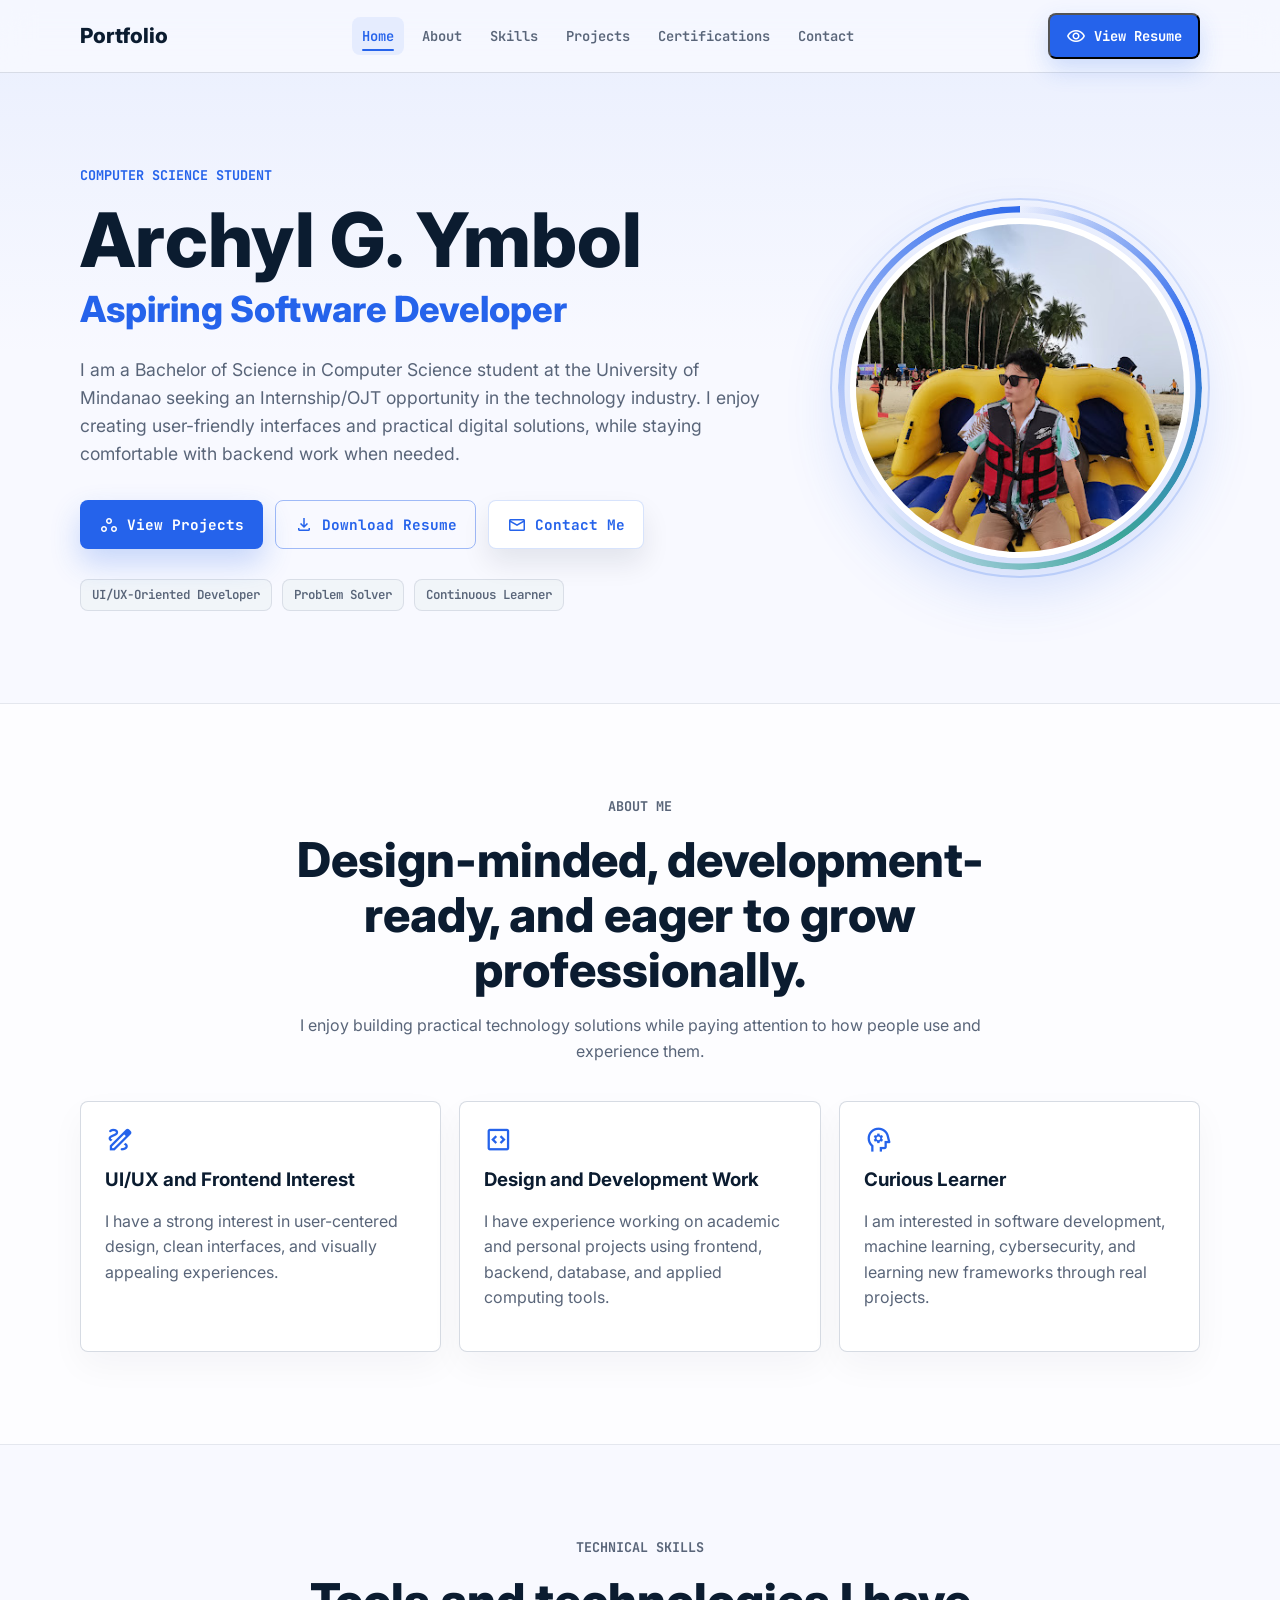
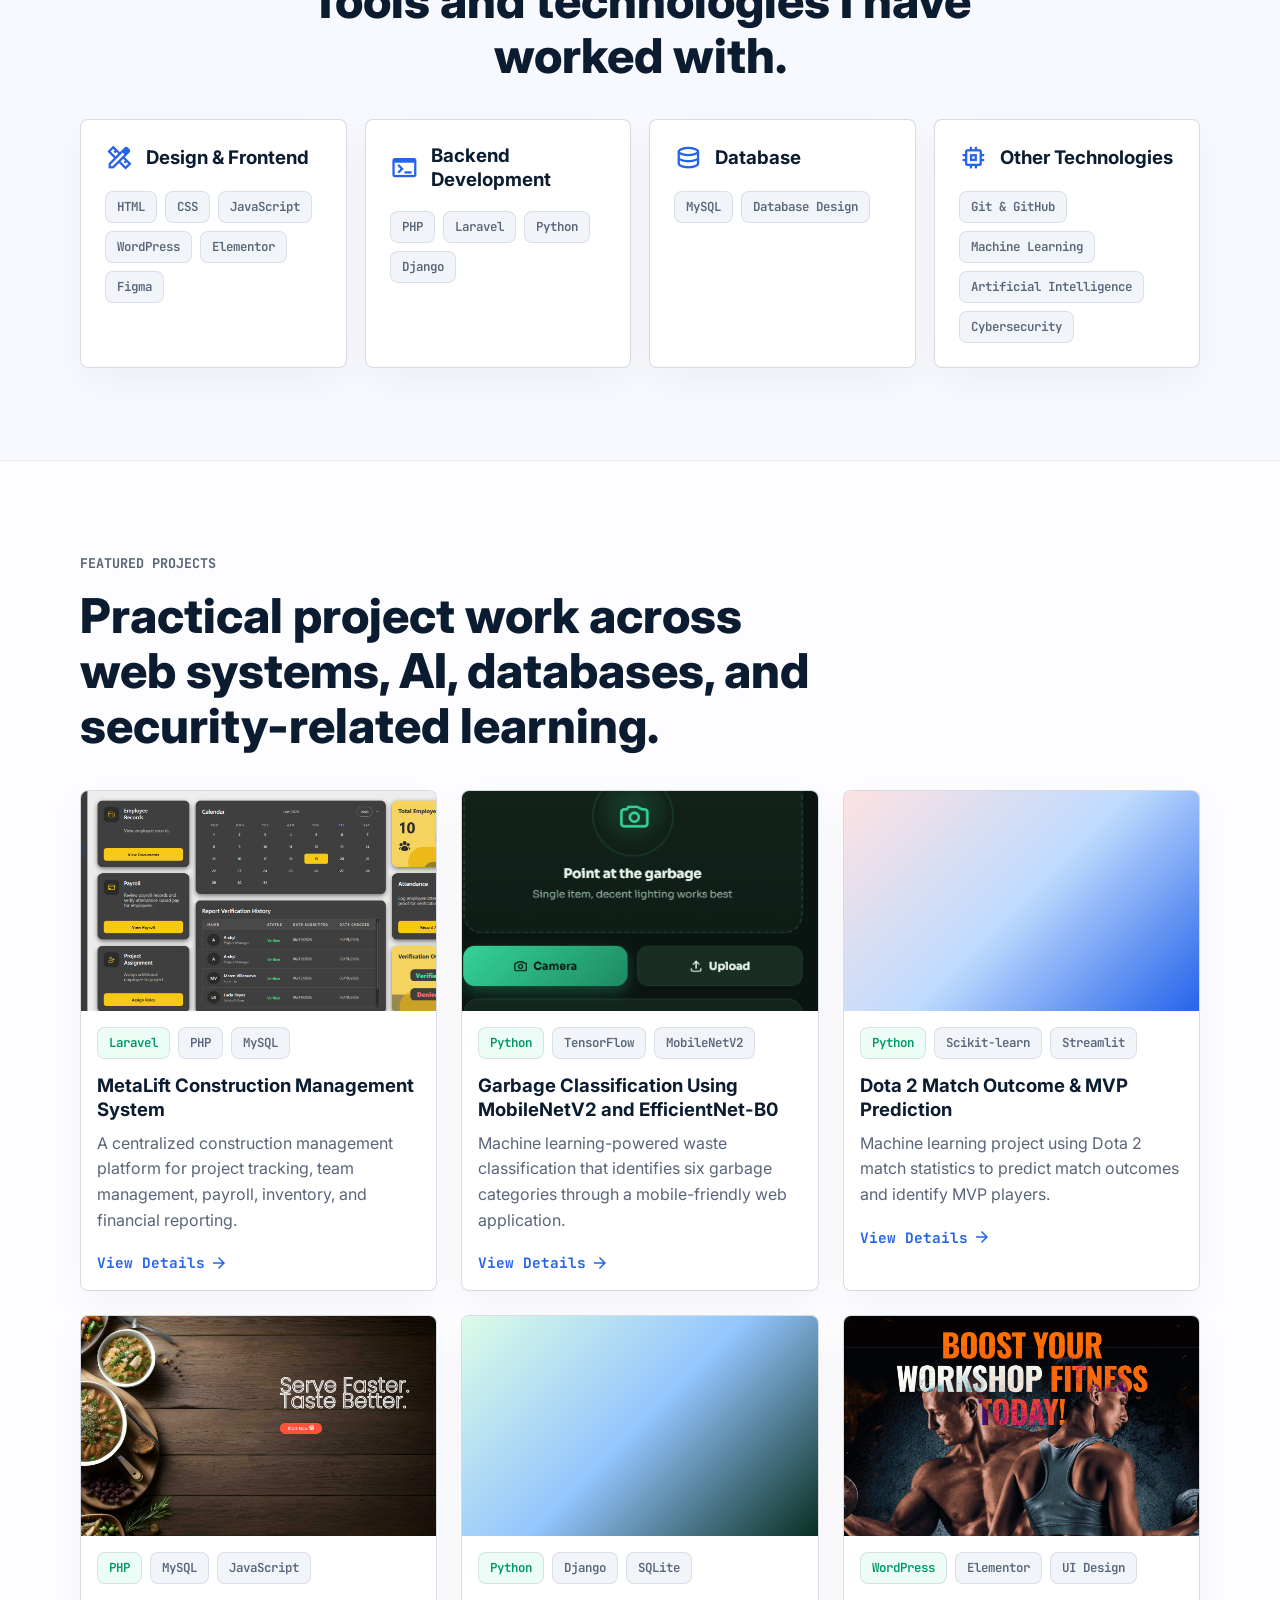
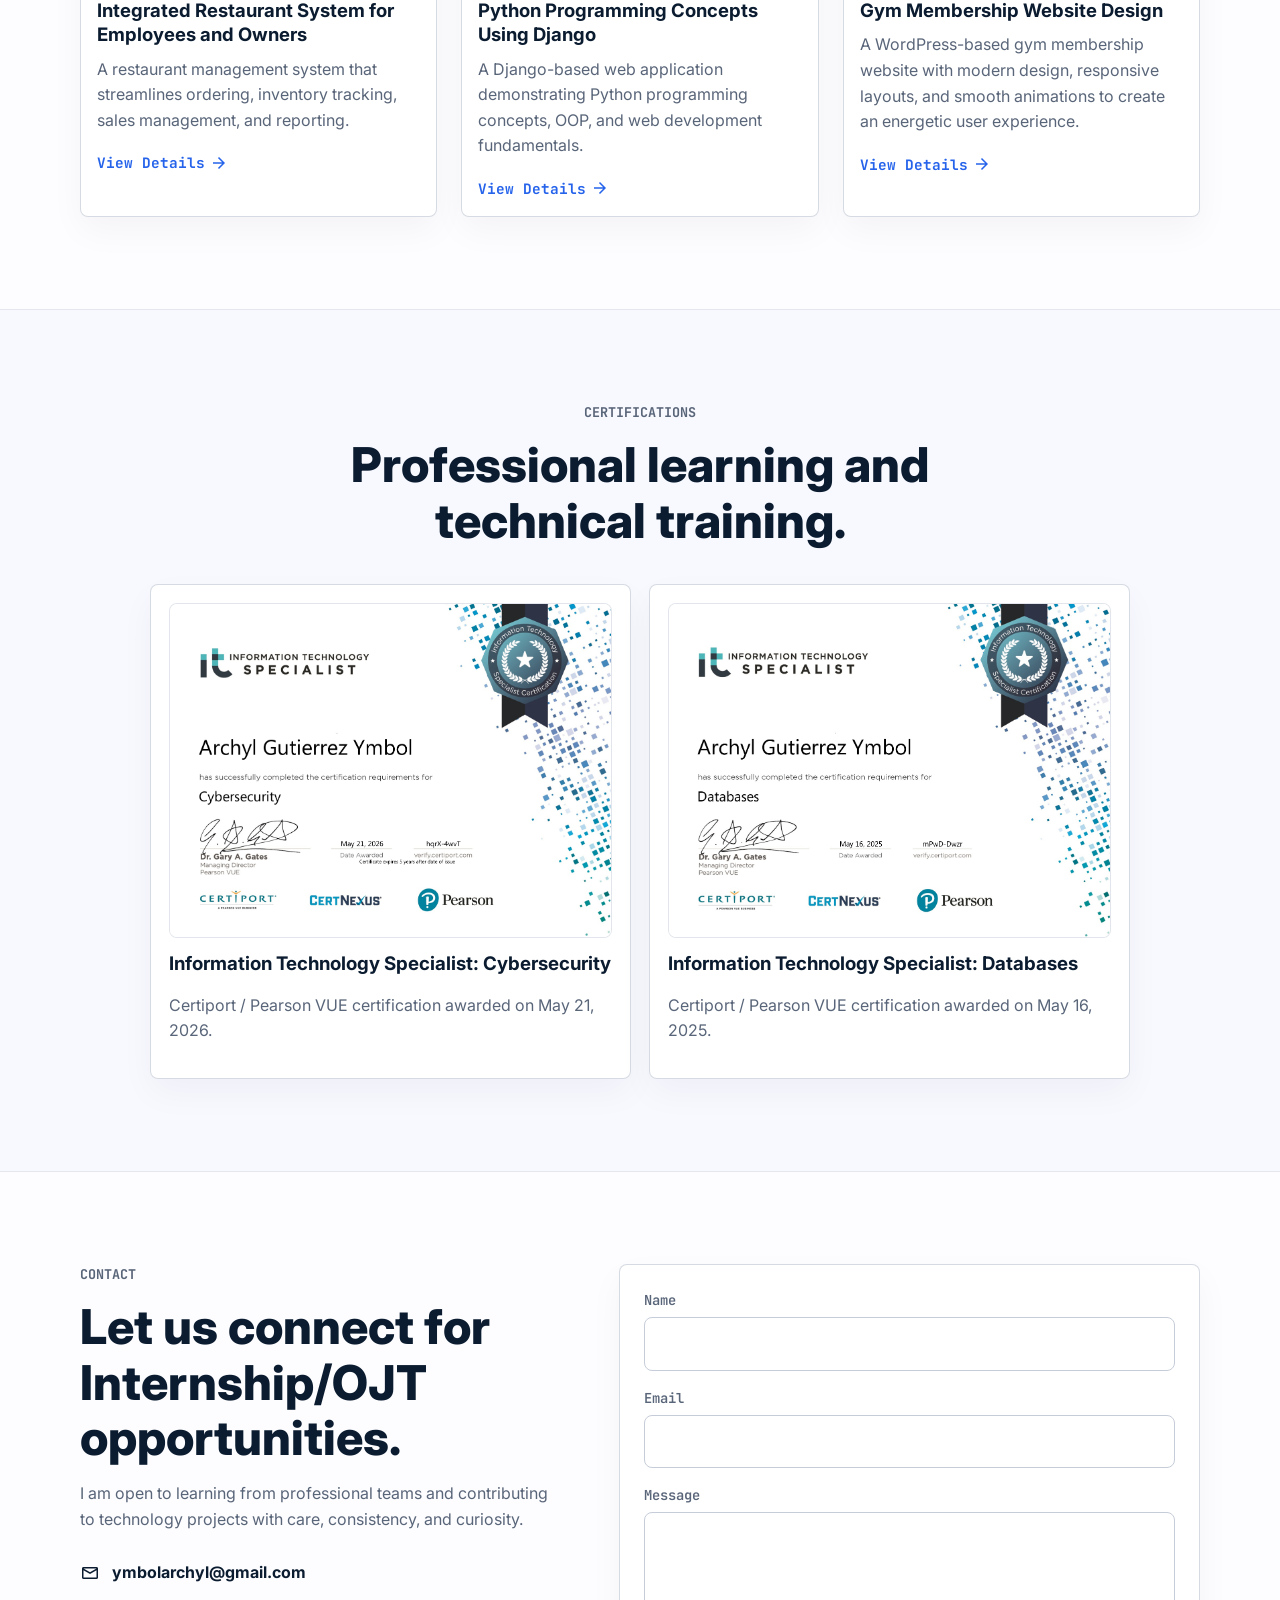
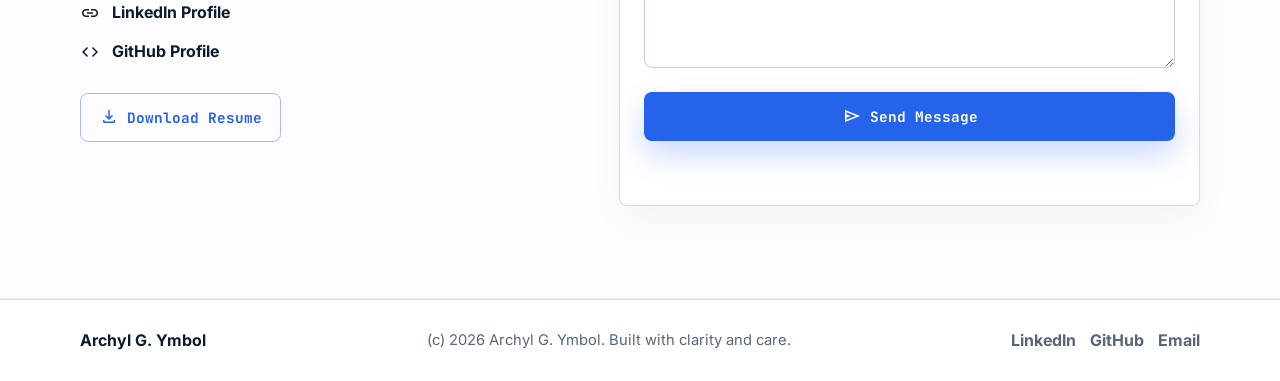
==== commit 18ec179d: "Update resume modal and add PDF viewer" ====
--- a/index.html
+++ b/index.html
@@ -31,10 +31,10 @@
         <a href="#contact">Contact</a>
       </div>
 
-      <a class="nav-resume" href="assets/Archyl-G-Ymbol-Resume.html" download>
-        <span class="material-symbols-outlined" aria-hidden="true">download</span>
-        Resume
-      </a>
+      <button class="nav-resume" id="openResume">
+        <span class="material-symbols-outlined" aria-hidden="true">visibility</span>
+        View Resume
+      </button>
     </nav>
   </header>
 
@@ -434,5 +434,30 @@
     <img class="lightbox-image" src="" alt="">
   </div>
   <script src="script.js" defer></script>
+
+
+<div id="resumeModal" class="modal">
+  <div class="modal-content">
+    
+    <div class="modal-header">
+      <h2>My Resume</h2>
+
+      <div class="modal-actions">
+        <a href="assets/Ymbol-CV-Public.pdf" download="Ymbol-CV-Public.pdf" class="download-btn">
+          Download Resume
+        </a>
+
+        <button id="closeResume" class="close-btn">✕</button>
+      </div>
+    </div>
+
+    <iframe 
+      src="assets/Ymbol-CV-Public.pdf"
+      class="resume-frame">
+    </iframe>
+
+  </div>
+</div>
+
 </body>
 </html>
--- a/styles.css
+++ b/styles.css
@@ -1154,3 +1154,63 @@
     transition-duration: 0.01ms !important;
   }
 }
+
+
+.modal {
+  display: none;
+  position: fixed;
+  top: 0;
+  left: 0;
+  width: 100%;
+  height: 100%;
+  background: rgba(0,0,0,0.7);
+  justify-content: center;
+  align-items: center;
+  z-index: 9999;
+}
+
+.modal-content {
+  width: 90%;
+  height: 90%;
+  background: #fff;
+  border-radius: 10px;
+  overflow: hidden;
+  display: flex;
+  flex-direction: column;
+}
+
+.modal-header {
+  display: flex;
+  justify-content: space-between;
+  align-items: center;
+  padding: 10px 15px;
+  background: #111;
+  color: #fff;
+}
+
+.resume-frame {
+  flex: 1;
+  width: 100%;
+  border: none;
+}
+
+.download-btn {
+  background: #00b894;
+  color: white;
+  padding: 6px 12px;
+  border-radius: 5px;
+  text-decoration: none;
+  margin-right: 10px;
+}
+
+.close-btn {
+  background: transparent;
+  color: white;
+  border: none;
+  font-size: 20px;
+  cursor: pointer;
+}
+
+.nav-resume {
+  cursor: pointer;
+}
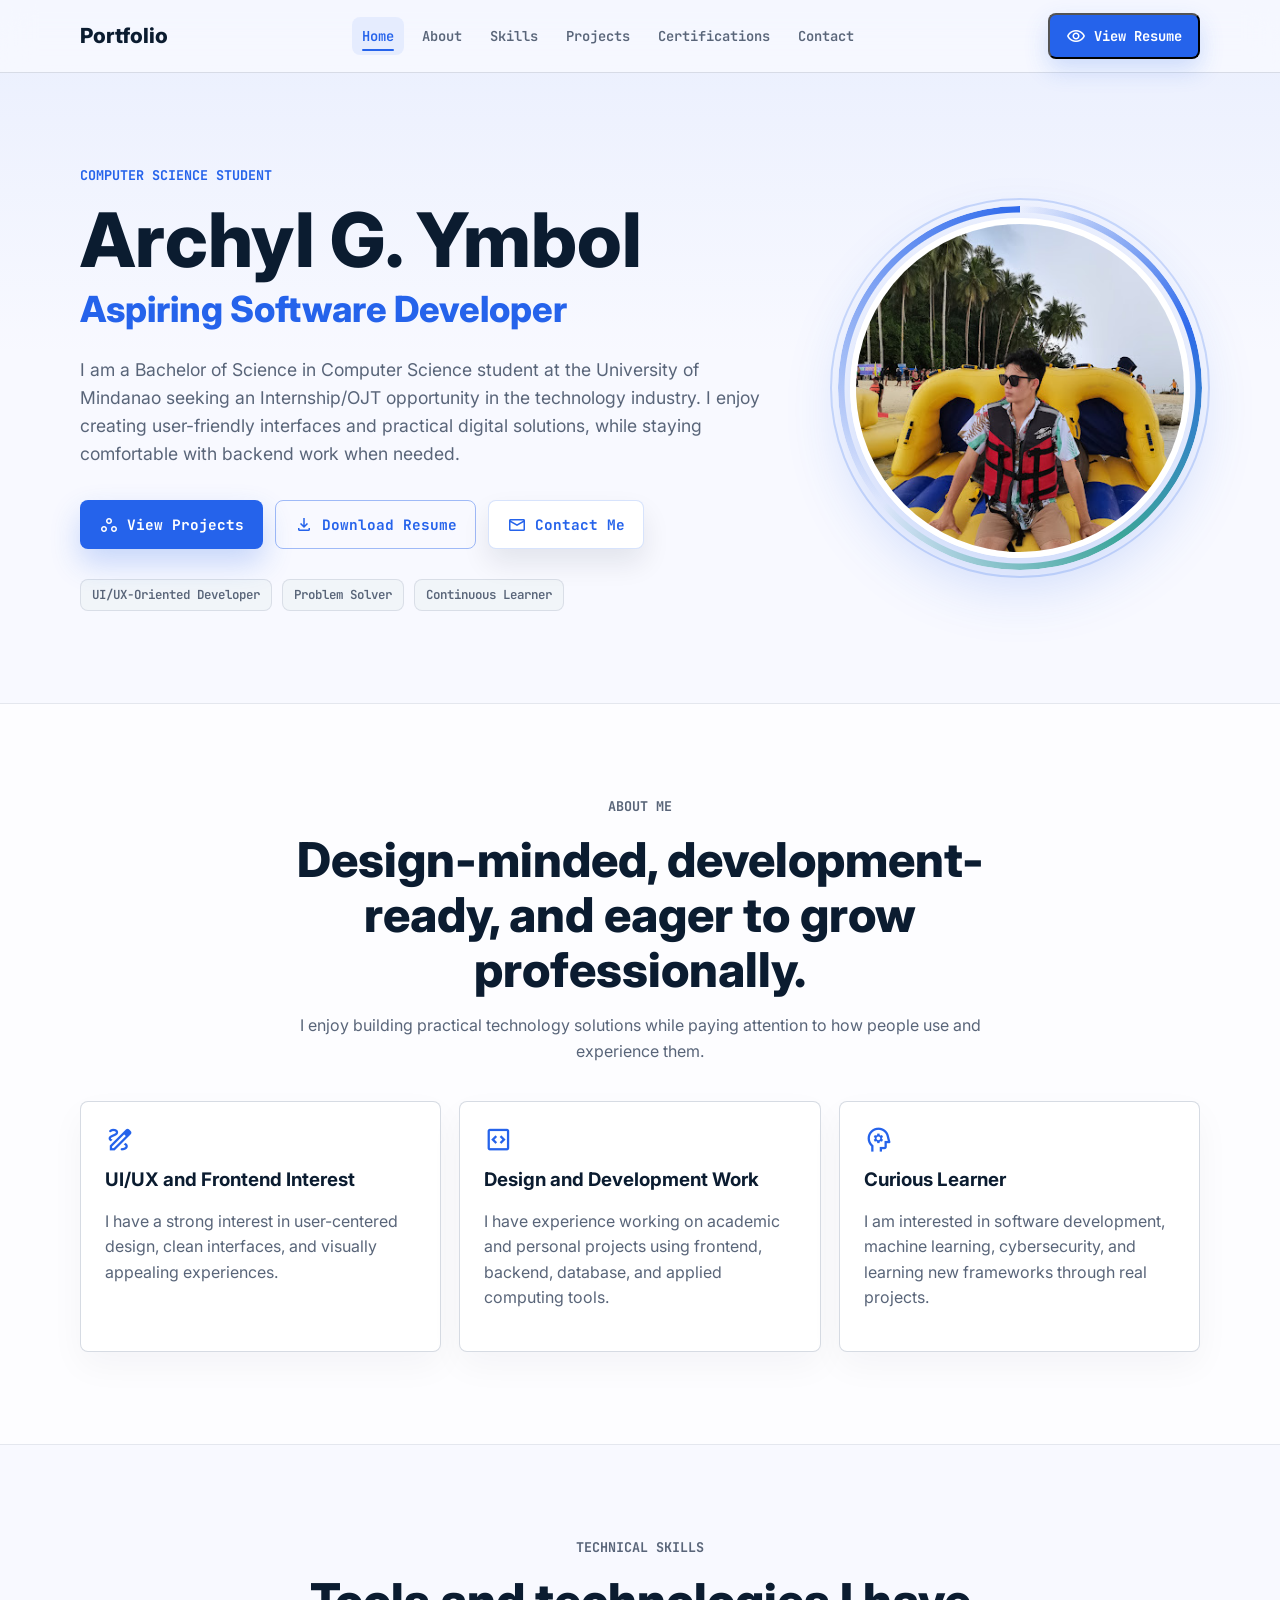
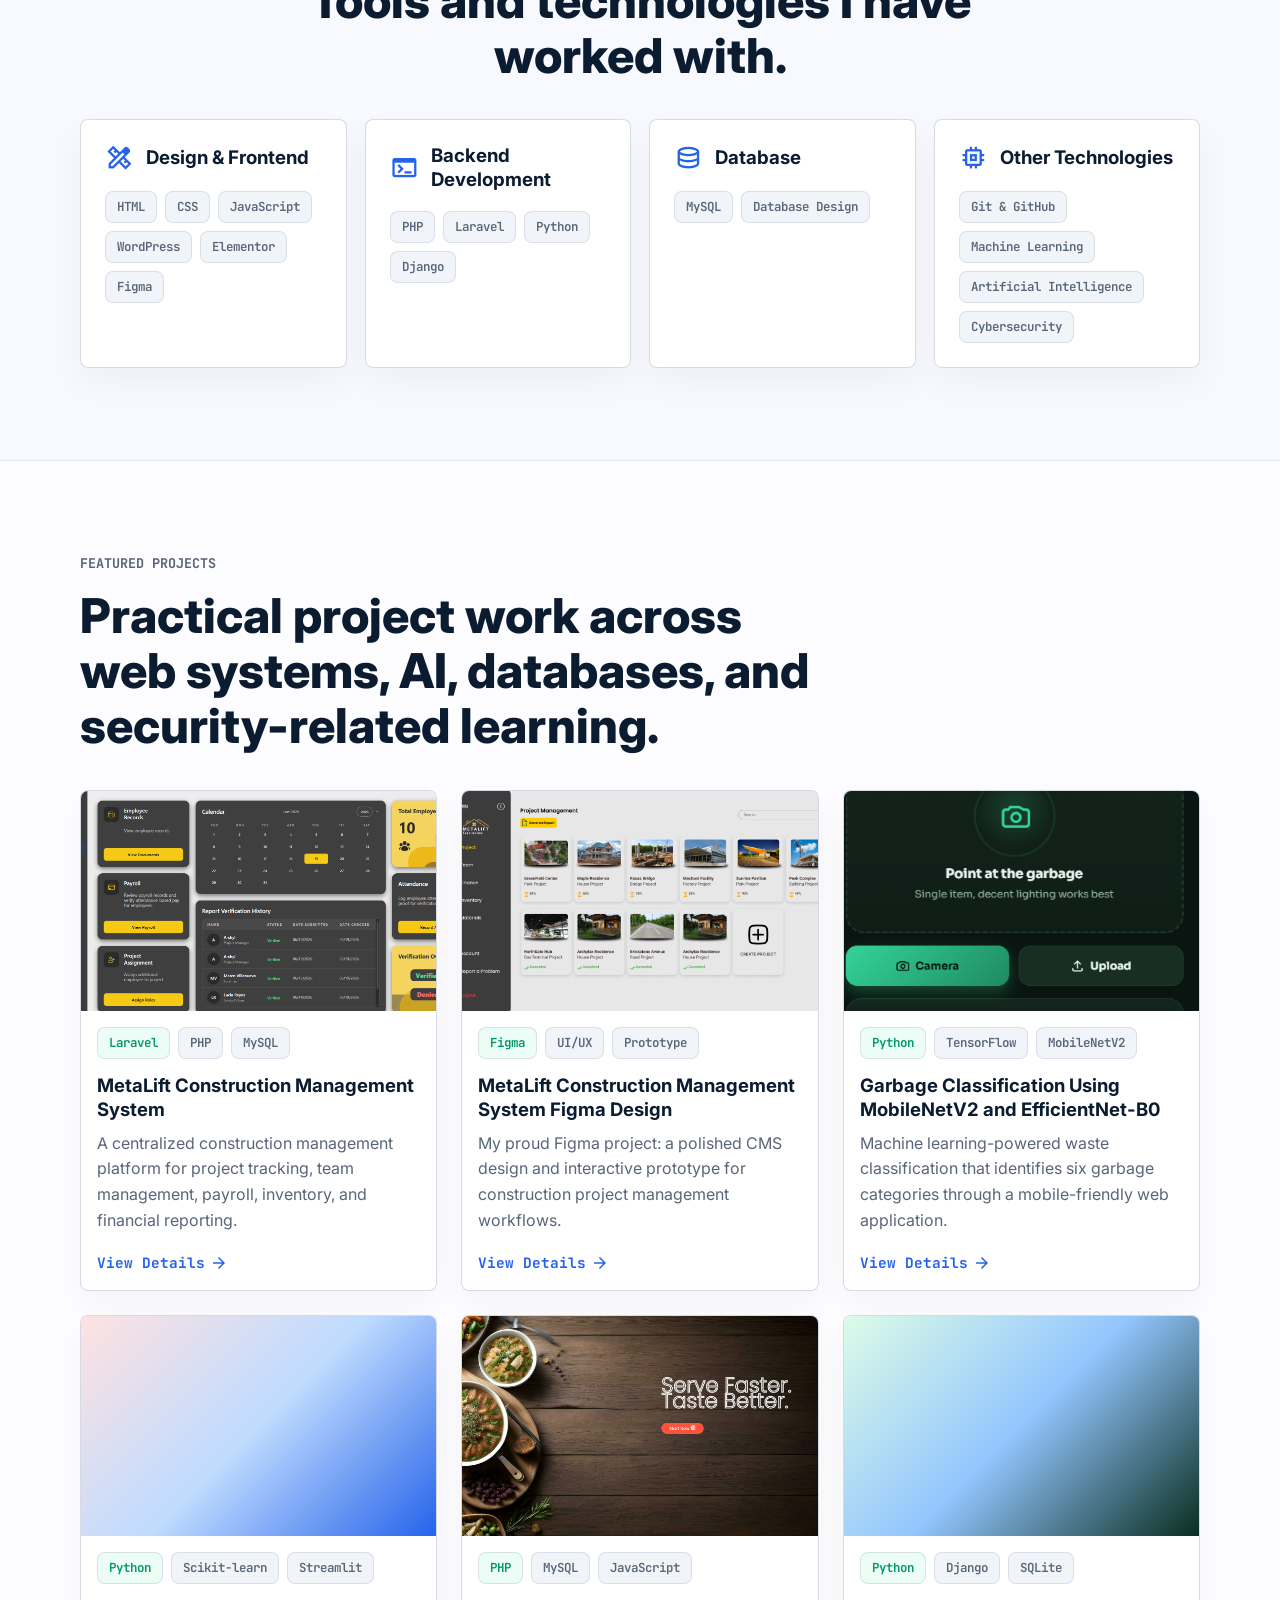
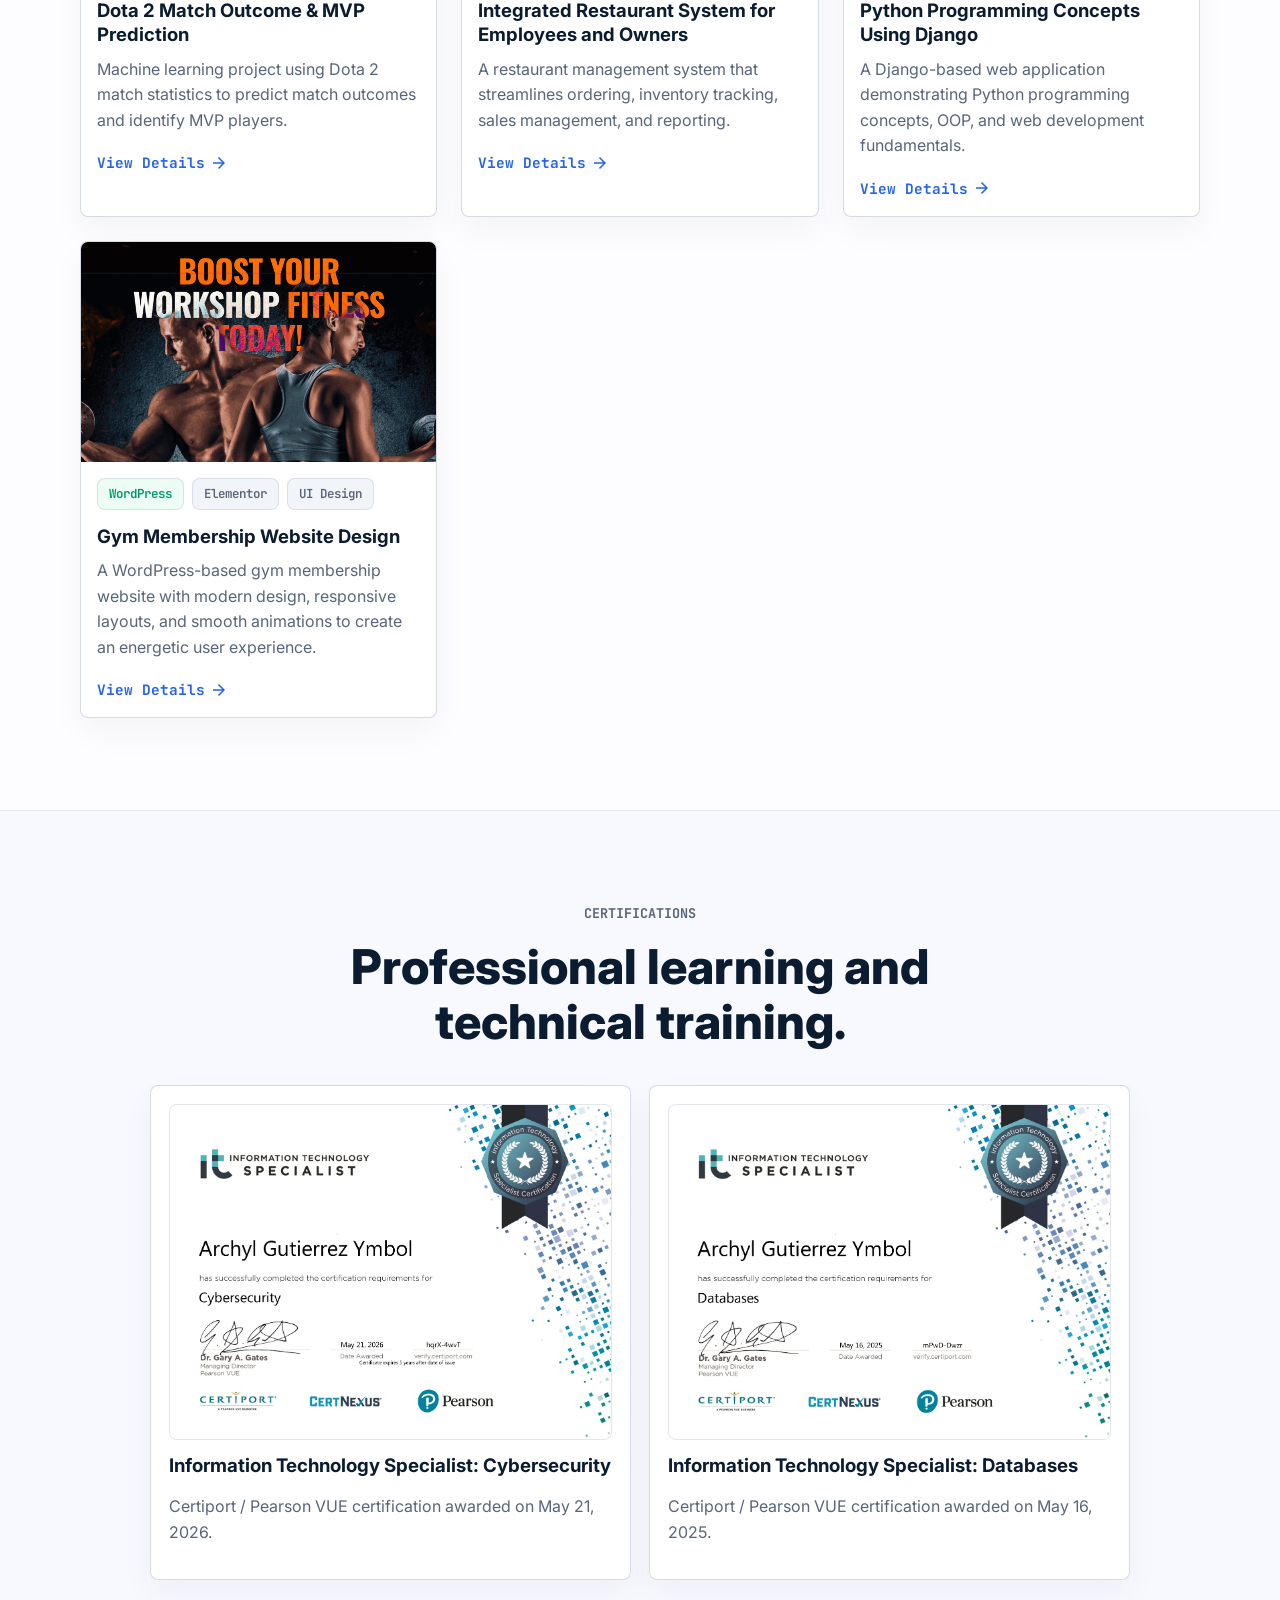
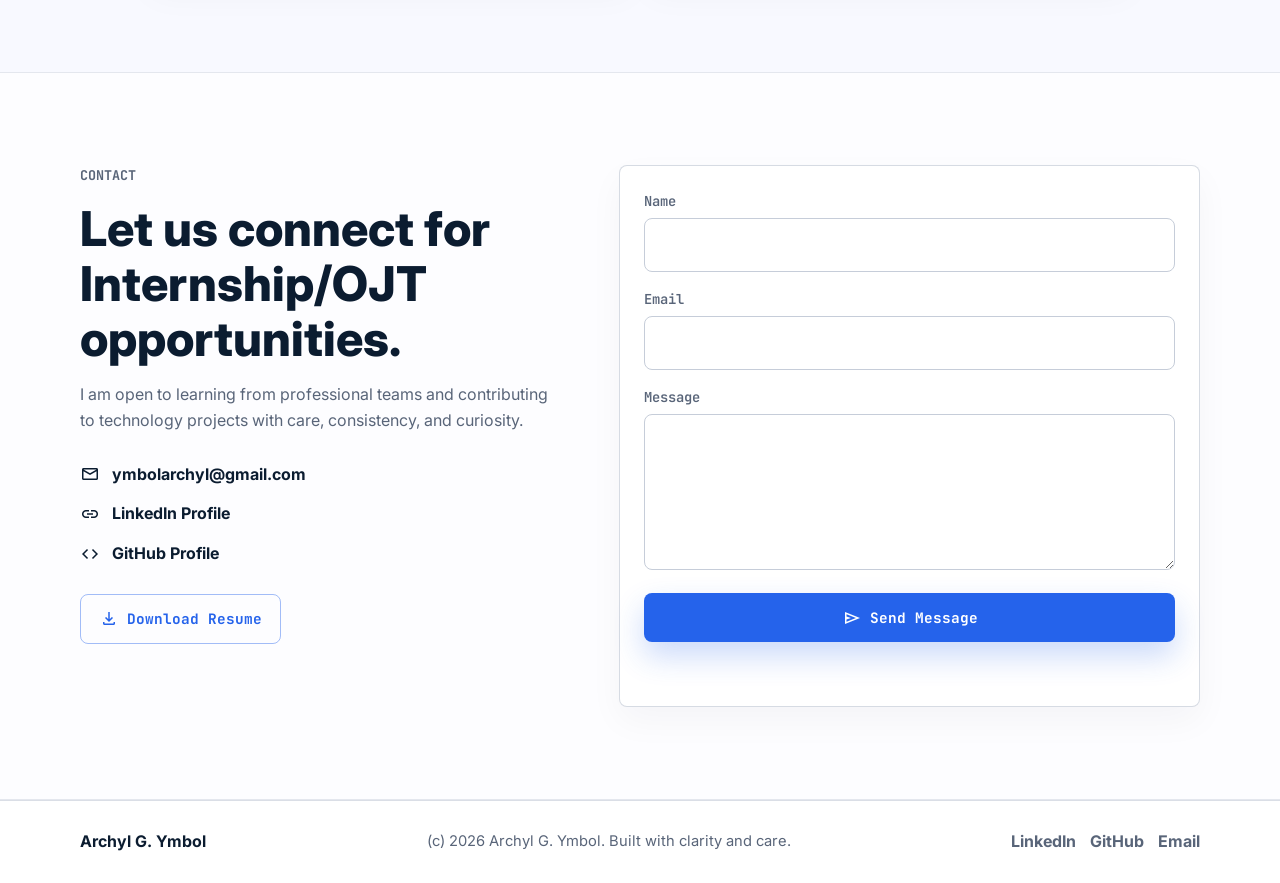
==== commit ac1fcb0c: "Update portfolio project modals" ====
--- a/index.html
+++ b/index.html
@@ -171,6 +171,21 @@
             </div>
           </article>
 
+          <article class="project-card" data-open-modal="metalift-figma-modal">
+            <div class="project-slideshow" aria-label="MetaLift Figma design thumbnail slideshow">
+              <div class="slide active slide-metalift-figma-1"></div>
+              <div class="slide slide-metalift-figma-2"></div>
+              <div class="slide slide-metalift-figma-3"></div>
+              <div class="slide slide-metalift-figma-4"></div>
+            </div>
+            <div class="project-body">
+              <div class="project-tags"><span>Figma</span><span>UI/UX</span><span>Prototype</span></div>
+              <h3>MetaLift Construction Management System Figma Design</h3>
+              <p>My proud Figma project: a polished CMS design and interactive prototype for construction project management workflows.</p>
+              <button class="text-link" type="button" data-open-modal="metalift-figma-modal">View Details <span class="material-symbols-outlined" aria-hidden="true">arrow_forward</span></button>
+            </div>
+          </article>
+
           <article class="project-card" data-open-modal="garbage-modal">
             <div class="project-slideshow" aria-label="Garbage classification project thumbnail slideshow">
               <div class="slide active slide-garbage-1"></div>
@@ -323,7 +338,7 @@
       <h3 id="metalift-title">MetaLift Construction Management System</h3>
       <p>A centralized construction management platform that streamlines project tracking, team management, payroll, inventory monitoring, and financial reporting through five integrated subsystems.</p>
       <p><strong>Technologies:</strong> Laravel, PHP, MySQL</p>
-      <p><strong>My contribution:</strong> Contributed to database-backed workflows, Laravel feature planning, and interface flows for project and operations management.</p>
+      
       <div class="modal-gallery">
         <img src="assets/screenshots-of-cms/Screenshot 2026-06-19 212824.png" alt="MetaLift Team Management">
         <img src="assets/screenshots-of-cms/Screenshot 2026-06-19 213023.png" alt="MetaLift Project Management">
@@ -334,13 +349,33 @@
     </div>
   </div>
 
+  <div class="modal" id="metalift-figma-modal" aria-hidden="true" role="dialog" aria-labelledby="metalift-figma-title">
+    <div class="modal-content">
+      <button class="modal-close" type="button" data-close-modal aria-label="Close project details"><span class="material-symbols-outlined" aria-hidden="true">close</span></button>
+      <h3 id="metalift-figma-title">MetaLift Construction Management System Figma Design</h3>
+      <p>My proud project in Figma: an interactive CMS design prototype for the MetaLift Construction Management System, focused on clear navigation, organized project workflows, and a polished interface for construction operations.</p>
+      <p><strong>Technologies:</strong> Figma, UI/UX Design, Interactive Prototyping</p>
+        <div class="modal-gallery">
+        <img src="assets/screenshots-figma-cms/1.png" alt="MetaLift Figma design screen 1">
+        <img src="assets/screenshots-figma-cms/2.png" alt="MetaLift Figma design screen 2">
+        <img src="assets/screenshots-figma-cms/3.png" alt="MetaLift Figma design screen 3">
+        <img src="assets/screenshots-figma-cms/4.png" alt="MetaLift Figma design screen 4">
+        <img src="assets/screenshots-figma-cms/5.png" alt="MetaLift Figma design screen 5">
+        <img src="assets/screenshots-figma-cms/6.png" alt="MetaLift Figma design screen 6">
+        <img src="assets/screenshots-figma-cms/7.png" alt="MetaLift Figma design screen 7">
+        <img src="assets/screenshots-figma-cms/8.png" alt="MetaLift Figma design screen 8">
+      </div>
+      <div class="modal-actions"><a class="button button-primary" href="https://www.figma.com/proto/0dci1zZBiS8MAM4gEUxR8k/MetaLift?node-id=1067-1540&t=wdUC5n6YF5u8WRPs-0&scaling=scale-down&content-scaling=fixed&page-id=0%3A1&starting-point-node-id=1067%3A1540" target="_blank" rel="noreferrer">View Figma Project</a></div>
+    </div>
+  </div>
+
   <div class="modal" id="garbage-modal" aria-hidden="true" role="dialog" aria-labelledby="garbage-title">
     <div class="modal-content">
       <button class="modal-close" type="button" data-close-modal aria-label="Close project details"><span class="material-symbols-outlined" aria-hidden="true">close</span></button>
       <h3 id="garbage-title">Garbage Classification Using MobileNetV2 and EfficientNet-B0</h3>
       <p>Machine learning-powered waste classification system that identifies six categories of garbage using deep learning models and a mobile-friendly web application.</p>
       <p><strong>Technologies:</strong> Python, TensorFlow, MobileNetV2, EfficientNet-B0</p>
-      <p><strong>My contribution:</strong> Worked on the model-driven classification workflow and the mobile-friendly web experience for presenting predictions.</p>
+      
       <div class="modal-gallery">
         <img src="assets/screenshots-garbage-classification/1.png" alt="EcoSort Main App">
         <img src="assets/screenshots-garbage-classification/2.png" alt="Model Metrics">
@@ -357,7 +392,7 @@
       <h3 id="dota-title">Dota 2 Match Outcome & MVP Prediction</h3>
       <p>Machine learning project that uses Dota 2 match statistics to predict match outcomes and identify MVP players.</p>
       <p><strong>Technologies:</strong> Python, Scikit-learn, Streamlit</p>
-      <p><strong>My contribution:</strong> Built prediction-focused workflows using match statistics, model experimentation, and a simple app interface.</p>
+      
       <div class="modal-actions"><a class="button button-primary" href="#" data-placeholder-link="Dota 2 predictor live demo">Live Demo</a><a class="button button-outline" href="https://github.com/Saint-Archylax/Dota2-Match-Outcome-MVP-Prediction" target="_blank" rel="noreferrer">GitHub Repository</a></div>
     </div>
   </div>
@@ -368,7 +403,7 @@
       <h3 id="restaurant-title">Integrated Restaurant System for Employees and Owners</h3>
       <p>A restaurant management system that streamlines ordering, inventory tracking, sales management, and reporting processes.</p>
       <p><strong>Technologies:</strong> PHP, MySQL, HTML, CSS, JavaScript</p>
-      <p><strong>My contribution:</strong> Helped structure system features, database operations, and user-facing pages for employees and owners.</p>
+     
       <div class="modal-gallery">
         <img src="assets/screenshots-integrated-restaurant-system/1.png" alt="Restaurant System Screen 1">
         <img src="assets/screenshots-integrated-restaurant-system/2.png" alt="Restaurant System Screen 2">
@@ -429,9 +464,27 @@
   </div>
 
   <div class="toast" role="status" aria-live="polite"></div>
+  <div class="modal" id="hosting-expired-modal" aria-hidden="true" role="dialog" aria-labelledby="hosting-expired-title">
+    <div class="modal-content modal-content-notice">
+      <button class="modal-close" type="button" data-close-modal aria-label="Close hosting notice"><span class="material-symbols-outlined" aria-hidden="true">close</span></button>
+      <h3 id="hosting-expired-title">Hosting Plan Expired</h3>
+      <p>The hosting plan for this demo website has already expired, so the live demo is not available right now. You can still view the project through its GitHub repository button.</p>
+      <p>The only live project links currently available are:</p>
+      <ul class="notice-list">
+        <li>Garbage Classification Using MobileNetV2 and EfficientNet-B0</li>
+        <li>Gym Membership Website Design</li>
+        <li>MetaLift Construction Management System Figma Design, because it is a Figma prototype</li>
+      </ul>
+      <div class="modal-actions">
+        <button class="button button-primary" type="button" data-close-modal>Got it</button>
+      </div>
+    </div>
+  </div>
   <div class="lightbox" id="image-lightbox" role="dialog" aria-hidden="true">
     <button class="lightbox-close" type="button" aria-label="Close image"><span class="material-symbols-outlined" aria-hidden="true">close</span></button>
+    <button class="lightbox-nav lightbox-prev" type="button" aria-label="View previous image"><span class="material-symbols-outlined" aria-hidden="true">chevron_left</span></button>
     <img class="lightbox-image" src="" alt="">
+    <button class="lightbox-nav lightbox-next" type="button" aria-label="View next image"><span class="material-symbols-outlined" aria-hidden="true">chevron_right</span></button>
   </div>
   <script src="script.js" defer></script>
 
--- a/styles.css
+++ b/styles.css
@@ -595,6 +595,10 @@
 .slide-metalift-2 { background: url('assets/screenshots-of-cms/Screenshot 2026-06-19 213023.png'); background-size: cover; background-position: center; }
 .slide-metalift-3 { background: url('assets/screenshots-of-cms/Screenshot 2026-06-19 213044.png'); background-size: cover; background-position: center; }
 .slide-metalift-4 { background: url('assets/screenshots-of-cms/Screenshot 2026-06-19 213106.png'); background-size: cover; background-position: center; }
+.slide-metalift-figma-1 { background: url('assets/screenshots-figma-cms/1.png'); background-size: cover; background-position: center; }
+.slide-metalift-figma-2 { background: url('assets/screenshots-figma-cms/2.png'); background-size: cover; background-position: center; }
+.slide-metalift-figma-3 { background: url('assets/screenshots-figma-cms/3.png'); background-size: cover; background-position: center; }
+.slide-metalift-figma-4 { background: url('assets/screenshots-figma-cms/4.png'); background-size: cover; background-position: center; }
 .slide-garbage-1 { background: url('assets/screenshots-garbage-classification/1.png'); background-size: cover; background-position: center; }
 .slide-garbage-2 { background: url('assets/screenshots-garbage-classification/2.png'); background-size: cover; background-position: center; }
 .slide-garbage-3 { background: url('assets/screenshots-garbage-classification/3.png'); background-size: cover; background-position: center; }
@@ -844,6 +848,10 @@
   width: min(980px, 100%);
 }
 
+.modal-content-notice {
+  width: min(560px, 100%);
+}
+
 .certificate-modal-image {
   width: 100%;
   margin-top: 18px;
@@ -874,6 +882,18 @@
   margin: 12px 0;
 }
 
+.notice-list {
+  display: grid;
+  gap: 8px;
+  margin: 12px 0 0;
+  padding-left: 20px;
+  color: var(--muted);
+}
+
+.notice-list li::marker {
+  color: var(--primary);
+}
+
 .modal-actions {
   display: flex;
   flex-wrap: wrap;
@@ -949,14 +969,11 @@
   border-radius: var(--radius);
 }
 
-.lightbox-close {
+.lightbox-close,
+.lightbox-nav {
   position: absolute;
-  top: 20px;
-  right: 20px;
   display: grid;
   place-items: center;
-  width: 50px;
-  height: 50px;
   color: #ffffff;
   border: 2px solid #ffffff;
   border-radius: var(--radius);
@@ -965,9 +982,43 @@
   transition: background 180ms ease, transform 180ms ease;
 }
 
+.lightbox-close {
+  top: 20px;
+  right: 20px;
+  width: 50px;
+  height: 50px;
+}
+
+.lightbox-nav {
+  top: 50%;
+  width: 56px;
+  height: 72px;
+  transform: translateY(-50%);
+}
+
+.lightbox-prev {
+  left: 20px;
+}
+
+.lightbox-next {
+  right: 20px;
+}
+
+.lightbox-nav .material-symbols-outlined {
+  font-size: 42px;
+}
+
+.lightbox-close:hover,
+.lightbox-nav:hover {
+  background: rgba(0, 0, 0, 0.7);
+}
+
 .lightbox-close:hover {
-  background: rgba(0, 0, 0, 0.7);
   transform: scale(1.1);
+}
+
+.lightbox-nav:hover {
+  transform: translateY(-50%) scale(1.08);
 }
 
 .reveal {
@@ -1134,6 +1185,31 @@
     flex-direction: column;
   }
 
+  .lightbox {
+    padding-inline: 10px;
+  }
+
+  .lightbox-image {
+    max-width: 100vw;
+  }
+
+  .lightbox-nav {
+    width: 44px;
+    height: 58px;
+  }
+
+  .lightbox-prev {
+    left: 8px;
+  }
+
+  .lightbox-next {
+    right: 8px;
+  }
+
+  .lightbox-nav .material-symbols-outlined {
+    font-size: 34px;
+  }
+
   .toast {
     left: 12px;
     right: 12px;
@@ -1156,7 +1232,7 @@
 }
 
 
-.modal {
+#resumeModal {
   display: none;
   position: fixed;
   top: 0;
@@ -1169,7 +1245,7 @@
   z-index: 9999;
 }
 
-.modal-content {
+#resumeModal .modal-content {
   width: 90%;
   height: 90%;
   background: #fff;
@@ -1179,13 +1255,19 @@
   flex-direction: column;
 }
 
-.modal-header {
+#resumeModal .modal-header {
   display: flex;
   justify-content: space-between;
   align-items: center;
   padding: 10px 15px;
   background: #111;
   color: #fff;
+}
+
+#resumeModal .modal-actions {
+  align-items: center;
+  gap: 10px;
+  margin-top: 0;
 }
 
 .resume-frame {
@@ -1213,4 +1295,4 @@
 
 .nav-resume {
   cursor: pointer;
-}+}
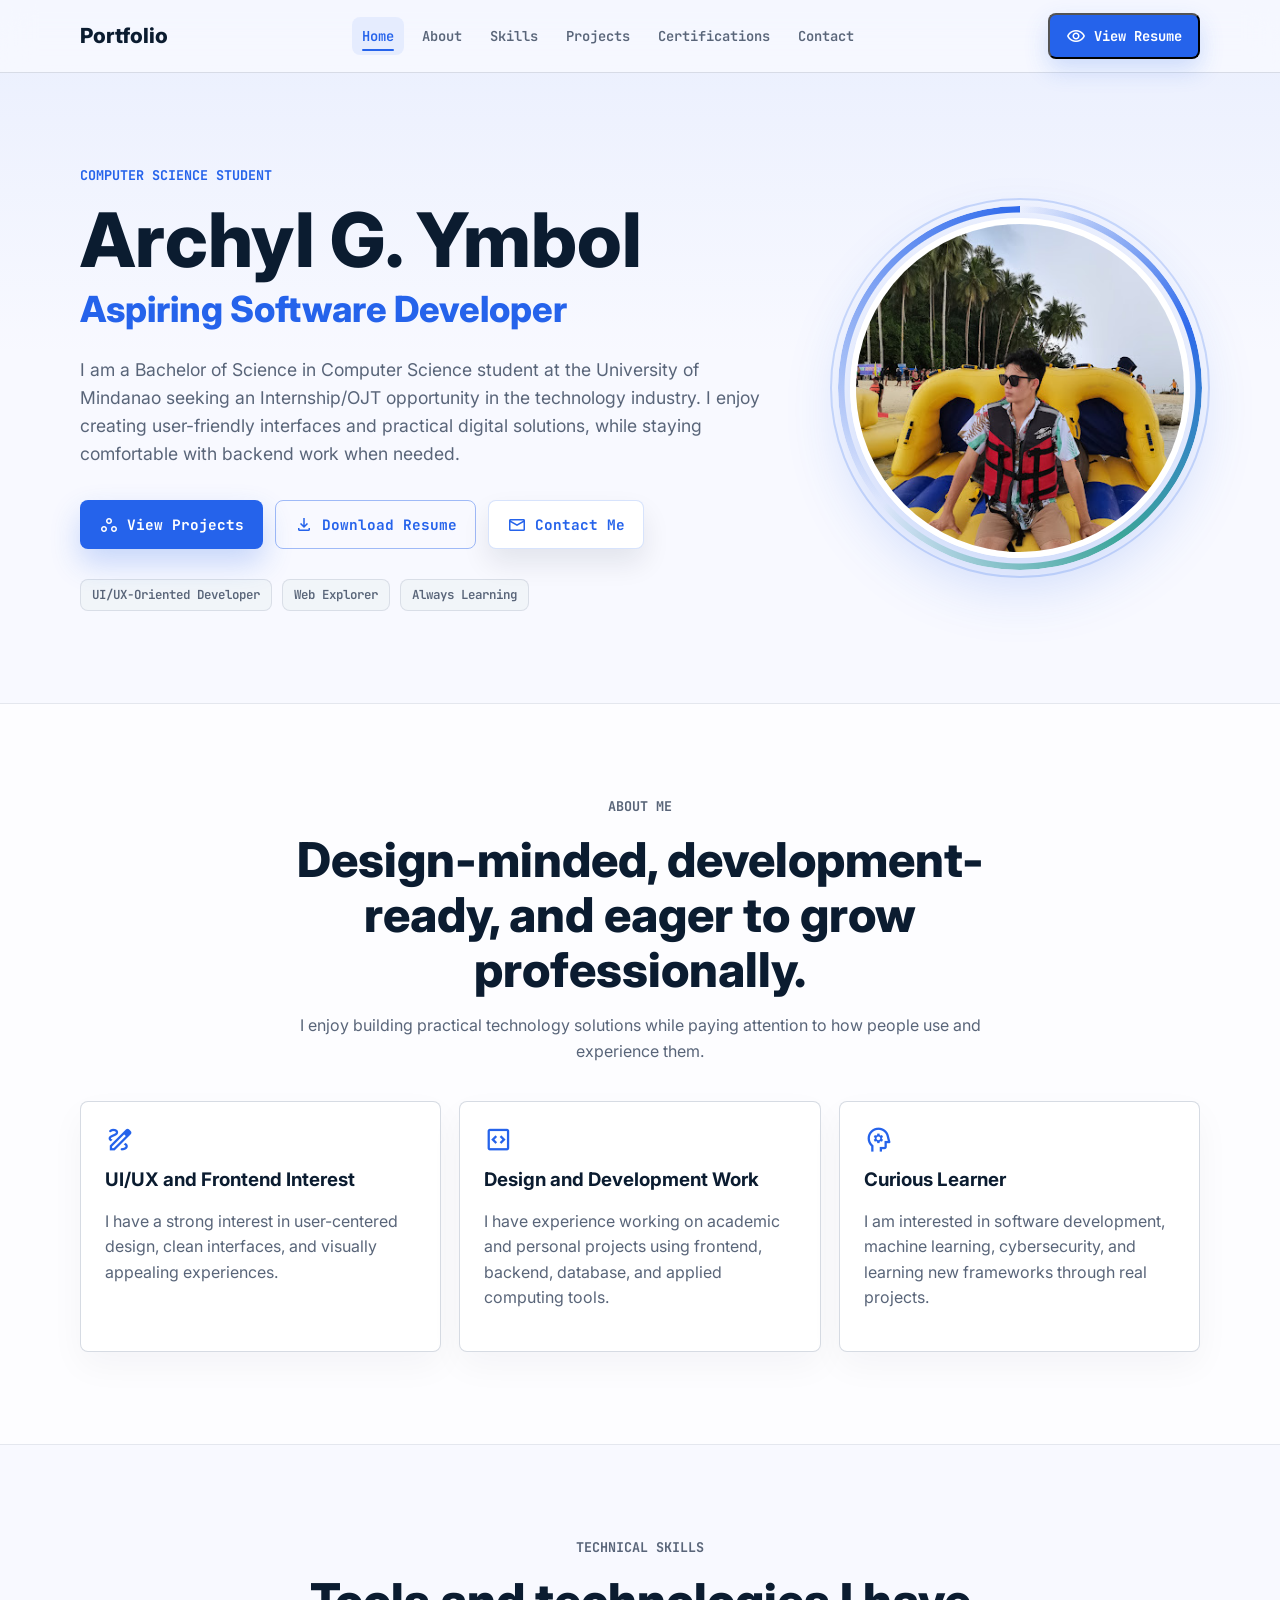
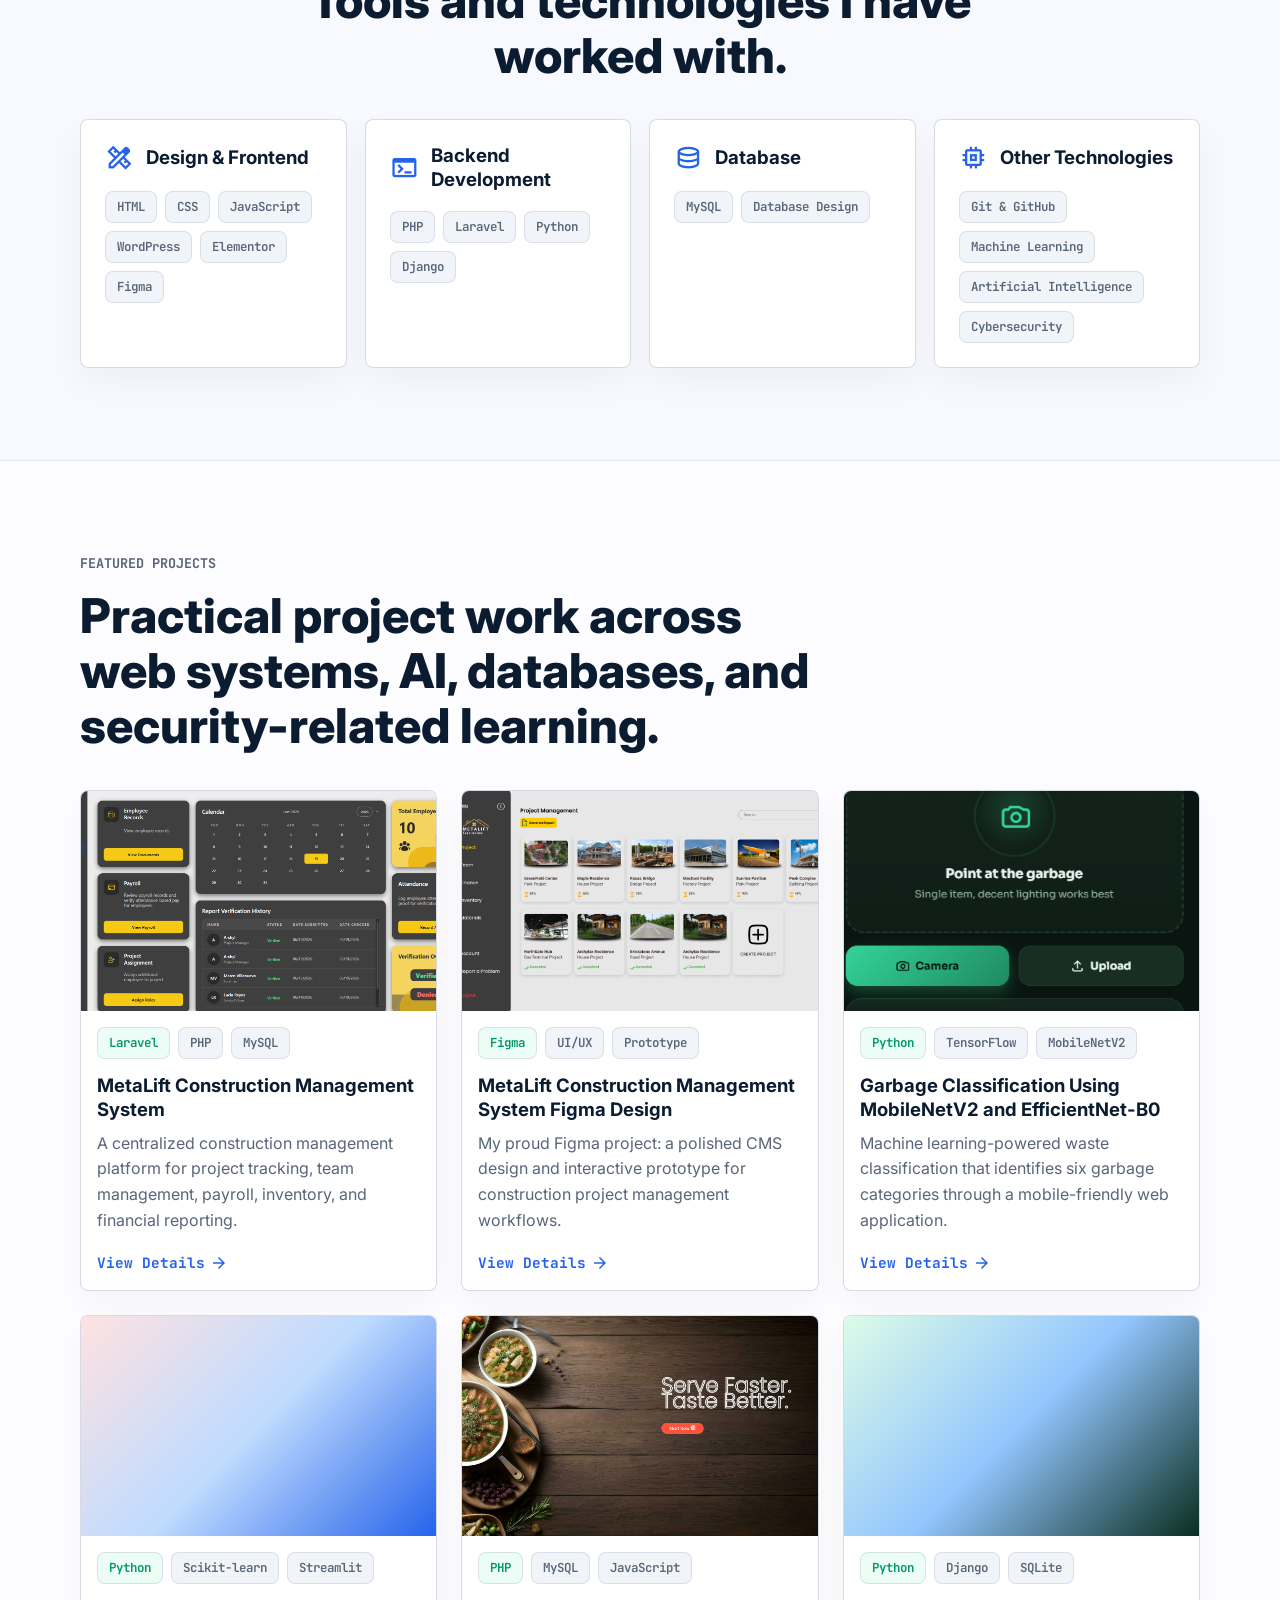
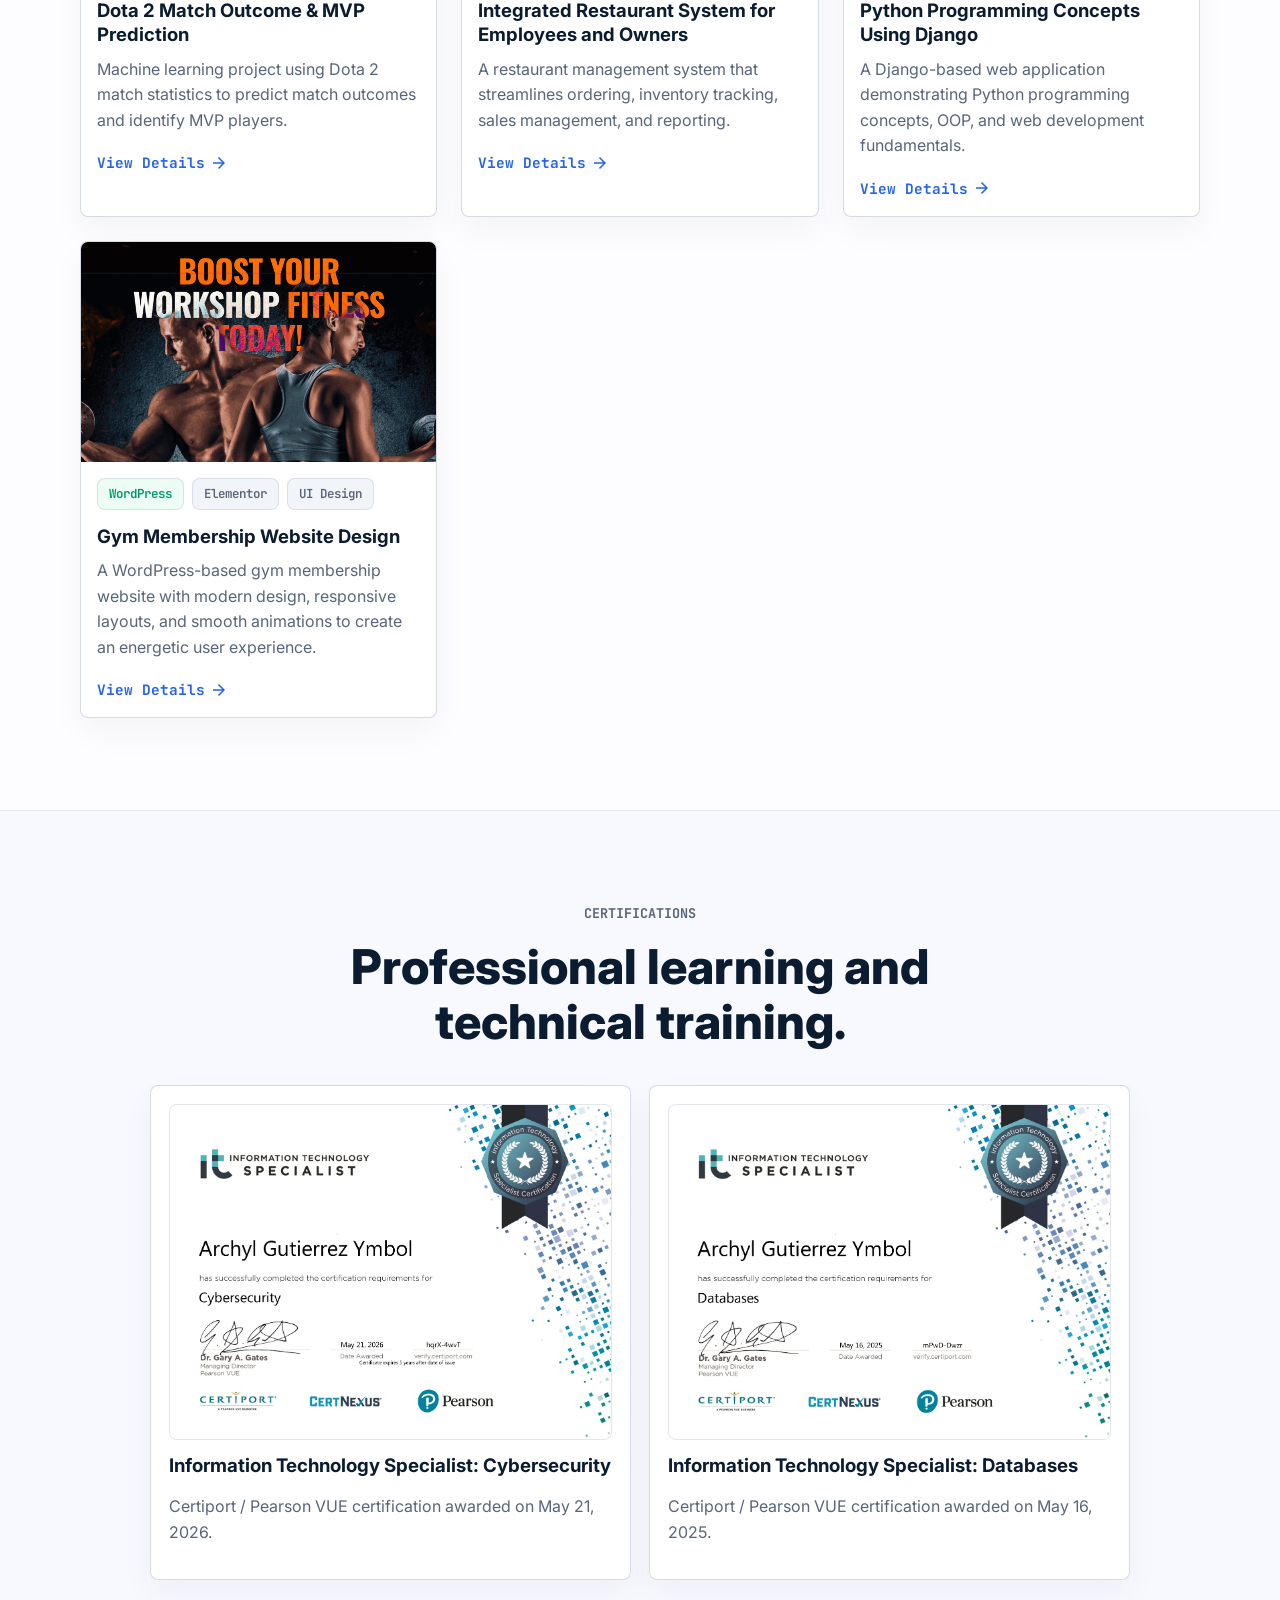
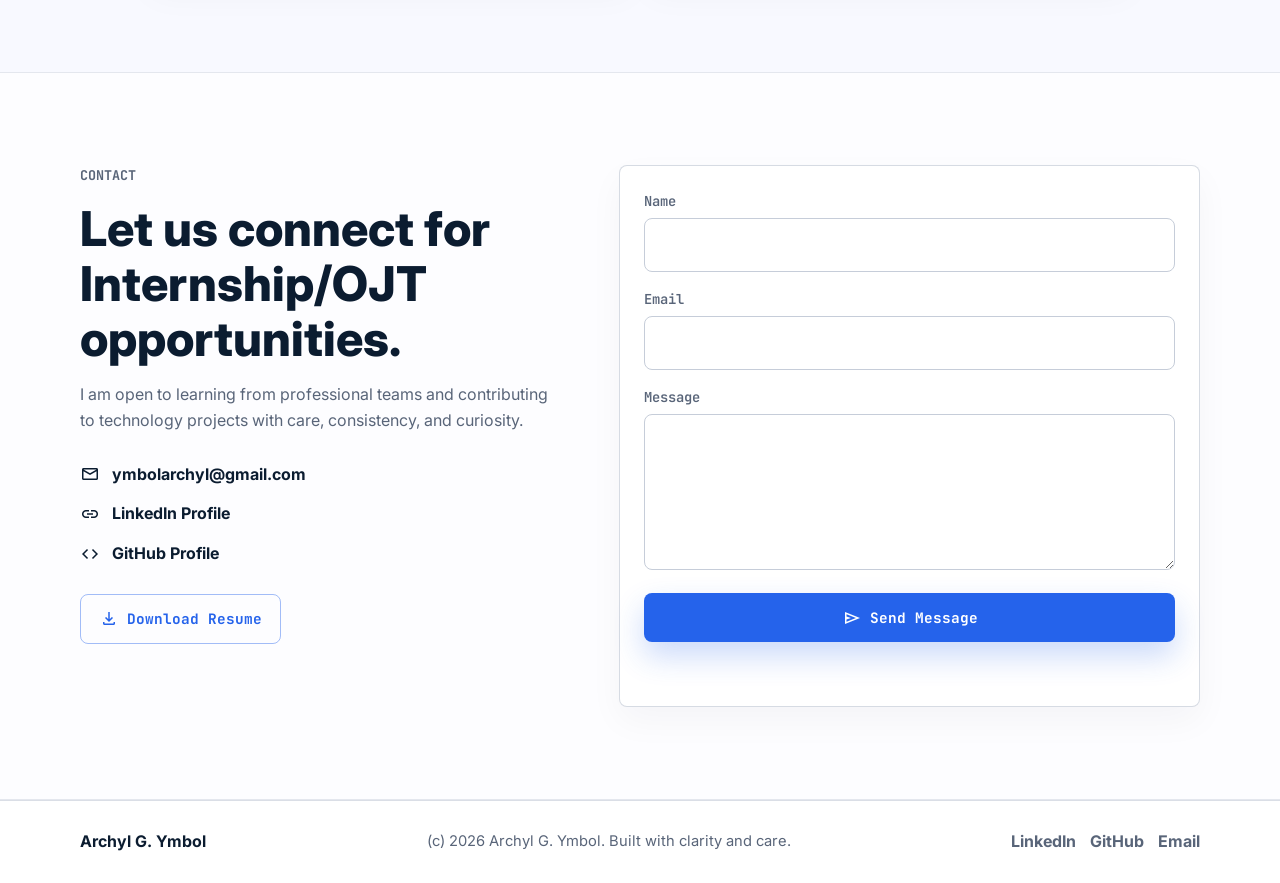
==== commit 63073f9e: "Update portfolio text" ====
--- a/index.html
+++ b/index.html
@@ -64,8 +64,8 @@
 
         <div class="brand-pills" aria-label="Personal branding">
           <span>UI/UX-Oriented Developer</span>
-          <span>Problem Solver</span>
-          <span>Continuous Learner</span>
+          <span>Web Explorer</span>
+          <span>Always Learning</span>
         </div>
       </div>
 
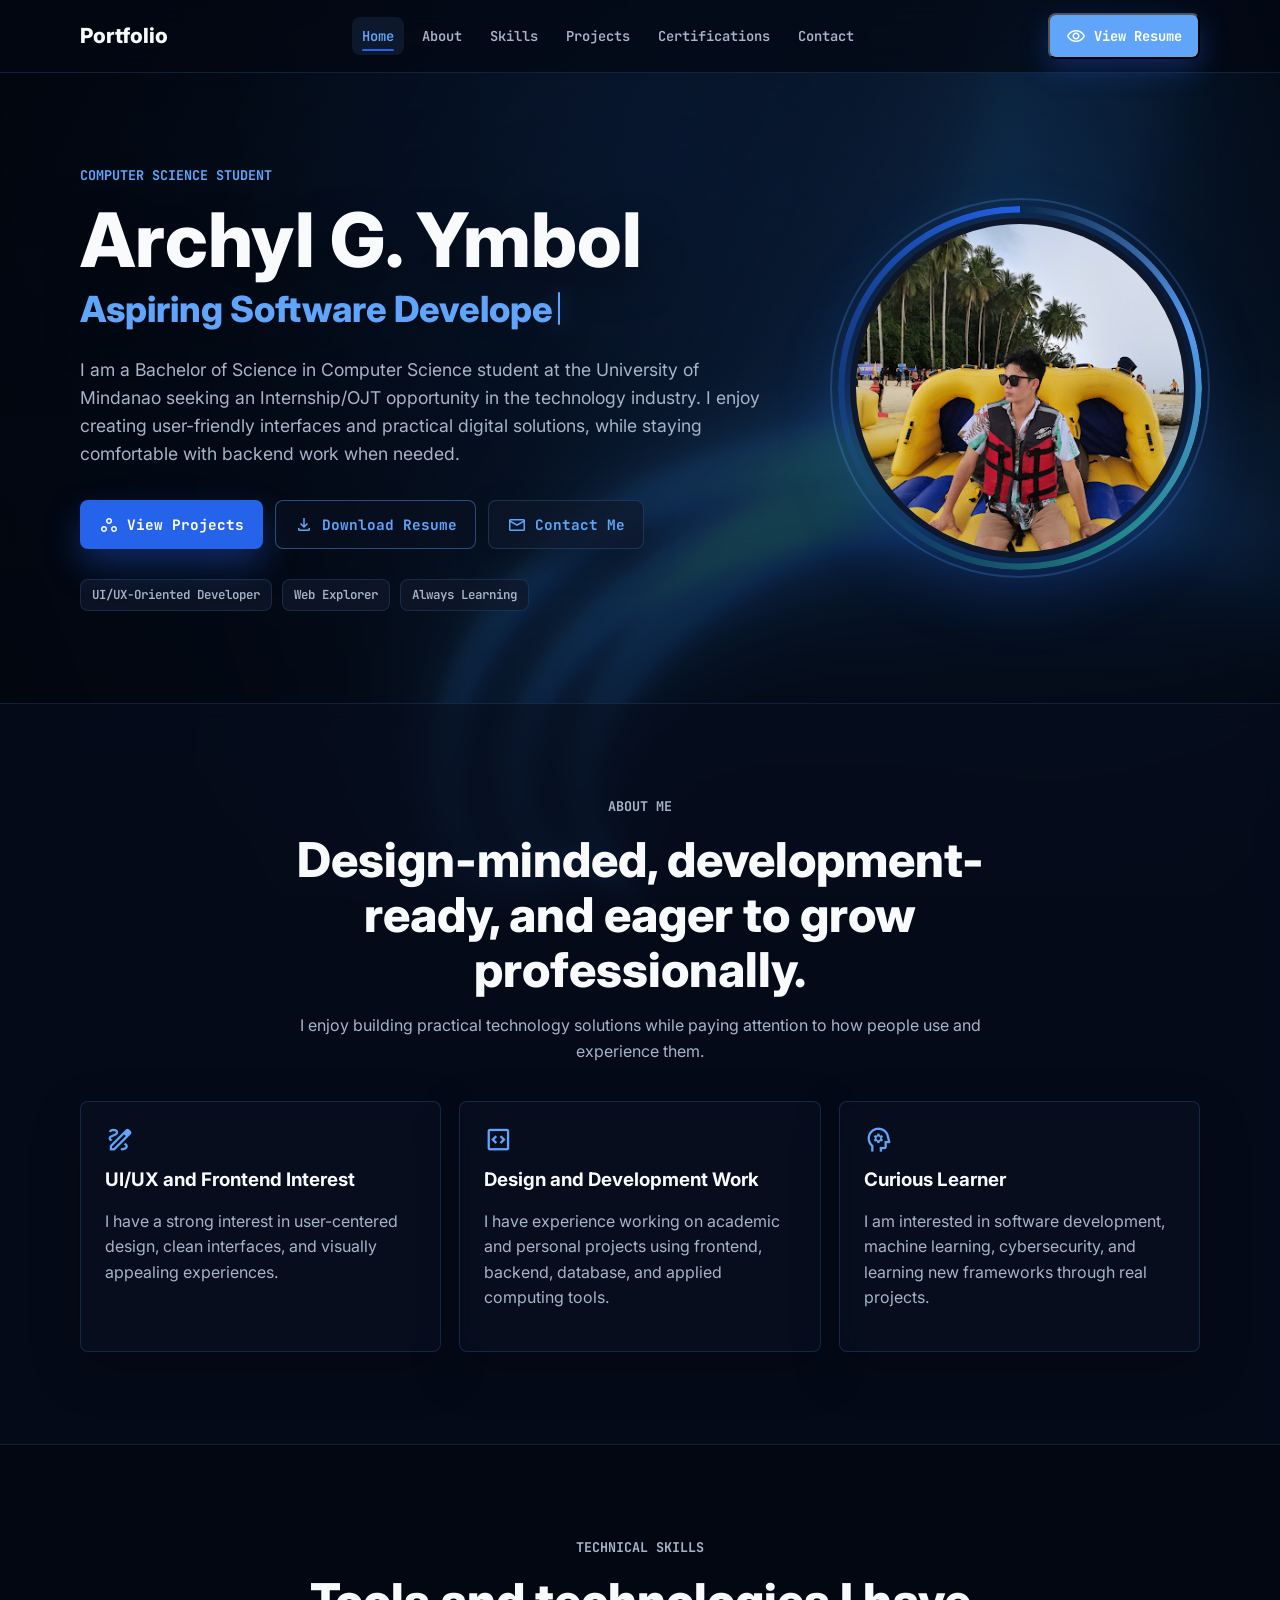
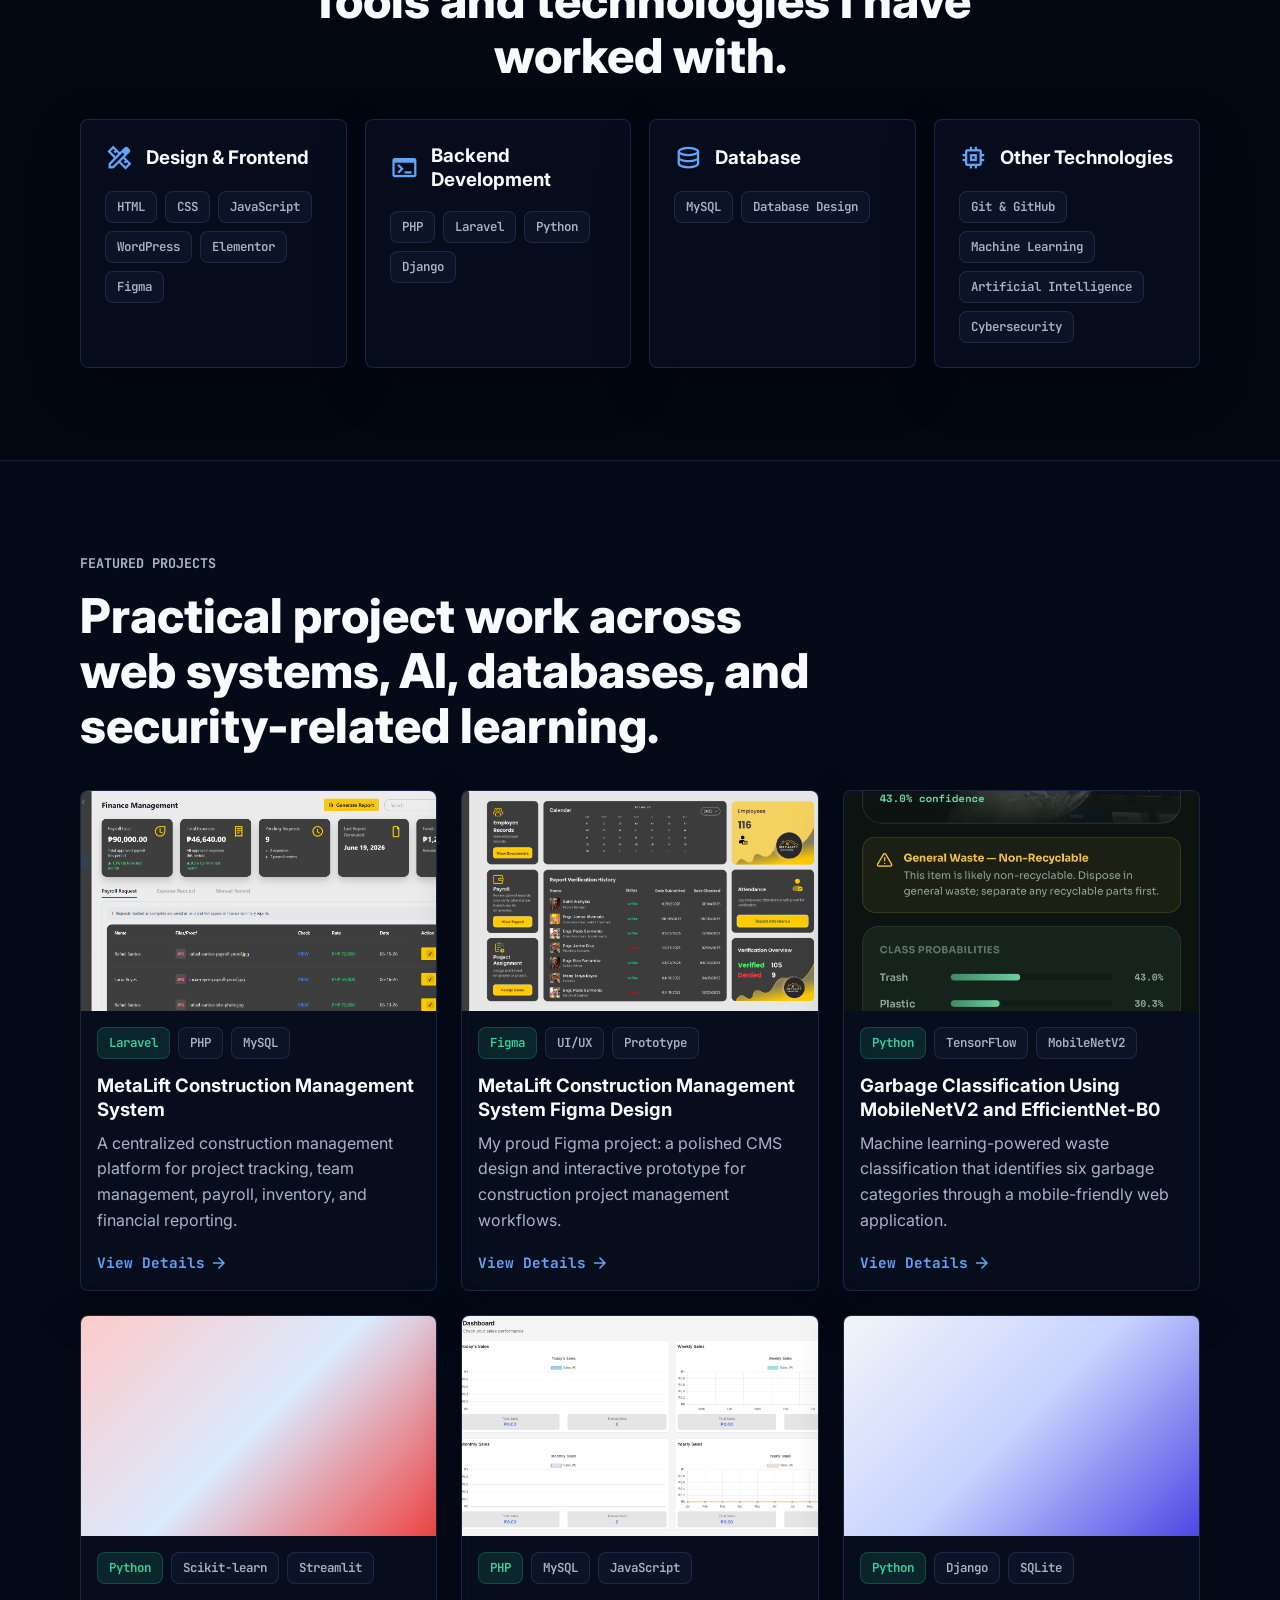
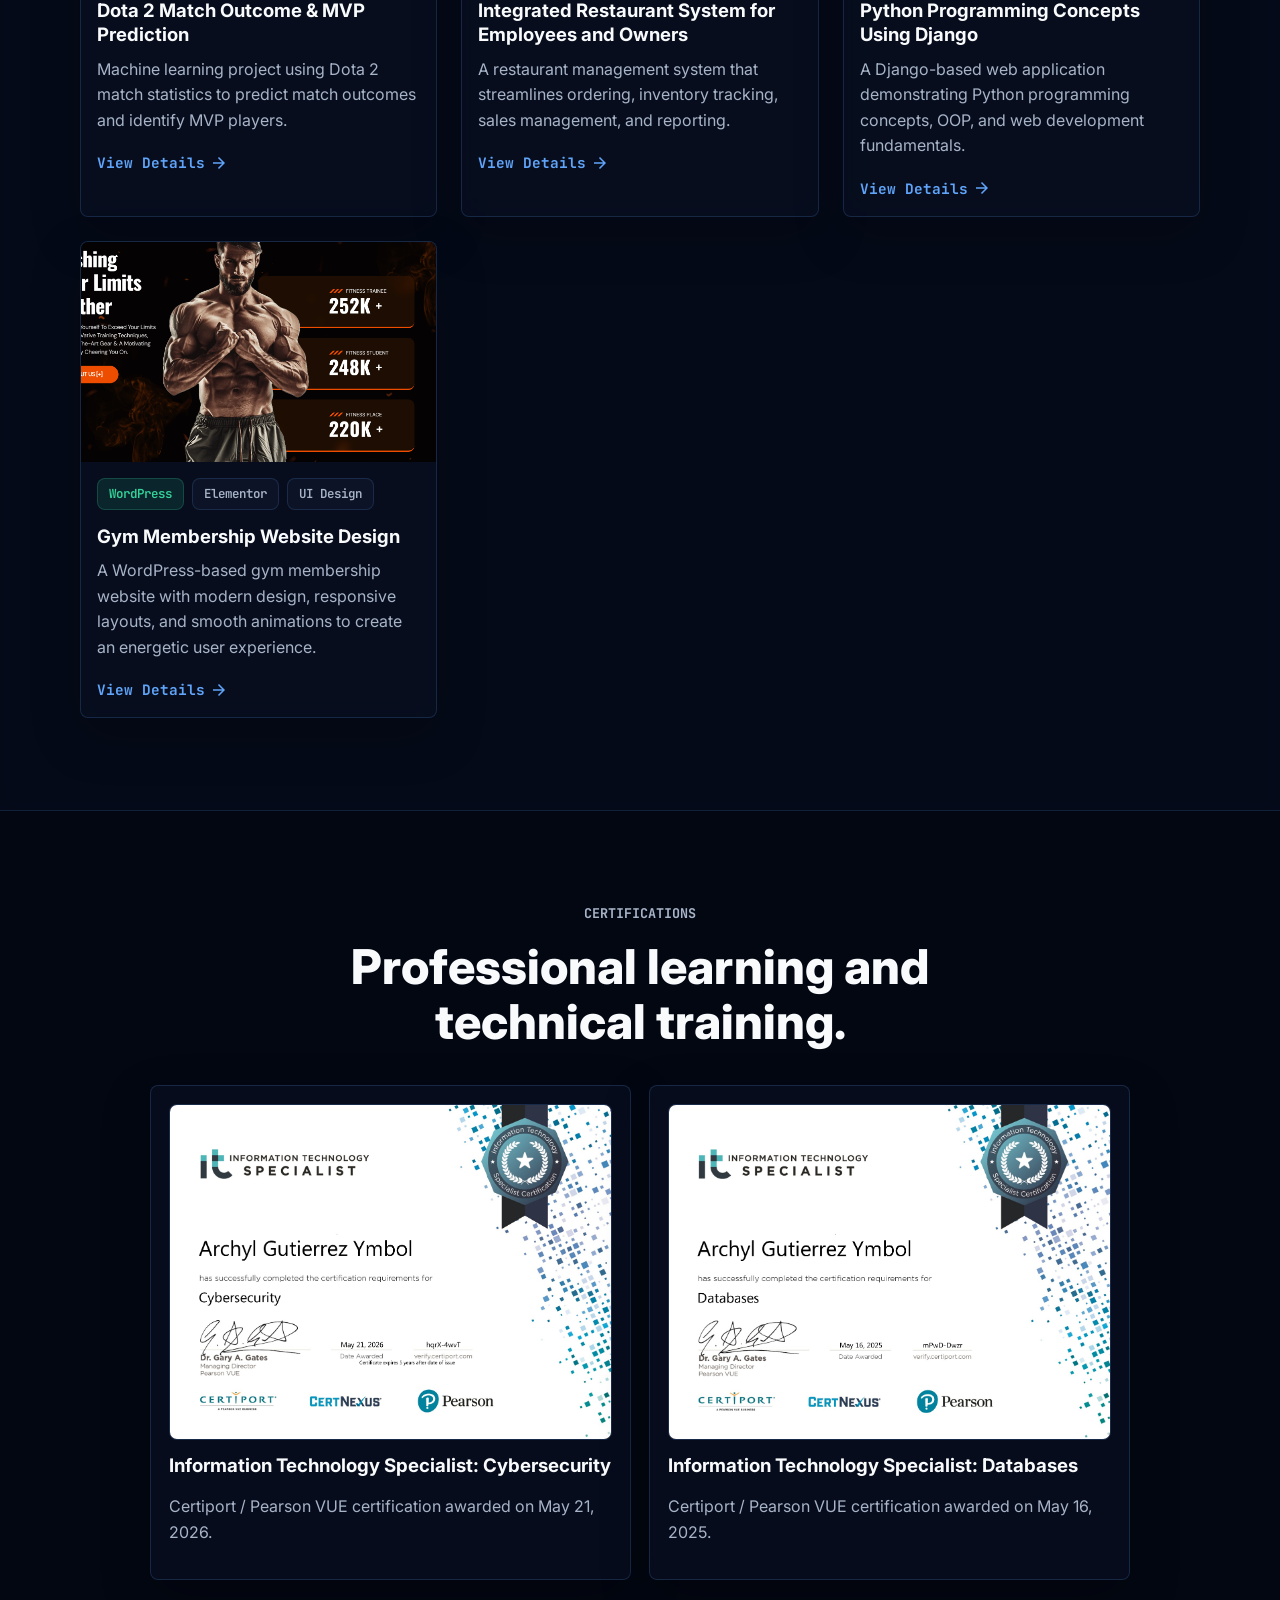
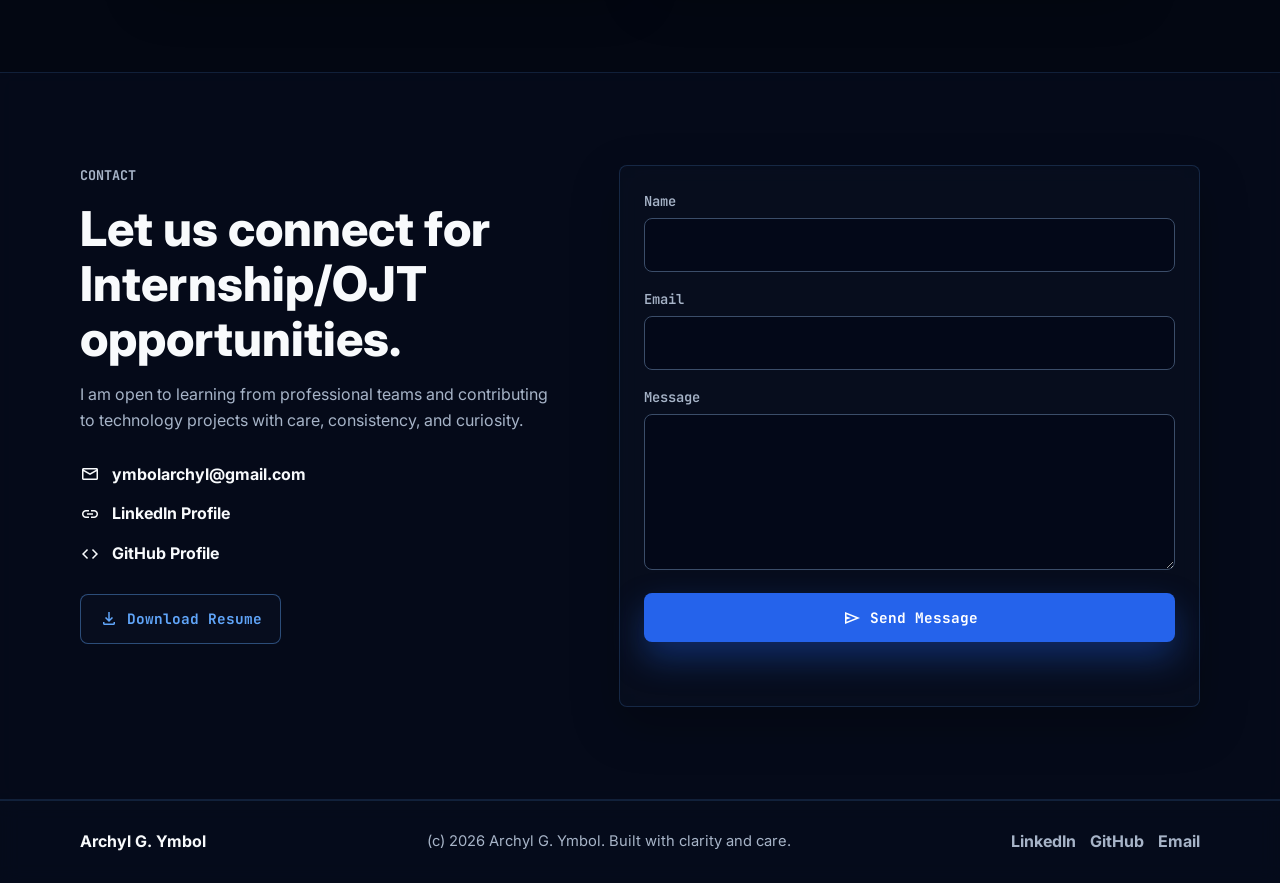
==== commit cfc5698f: "Update portfolio design" ====
--- a/index.html
+++ b/index.html
@@ -9,9 +9,11 @@
   <link rel="preconnect" href="https://fonts.gstatic.com" crossorigin>
   <link href="https://fonts.googleapis.com/css2?family=Inter:wght@400;500;600;700;800&family=JetBrains+Mono:wght@400;500;600&display=swap" rel="stylesheet">
   <link href="https://fonts.googleapis.com/css2?family=Material+Symbols+Outlined:wght,FILL@300..700,0..1&display=swap" rel="stylesheet">
-  <link rel="stylesheet" href="styles.css">
+  <link rel="stylesheet" href="styles.css?v=aether-dark-1">
 </head>
 <body>
+  <canvas class="aether-bg-canvas" aria-hidden="true"></canvas>
+  <div class="aether-bg-overlay" aria-hidden="true"></div>
   <a class="skip-link" href="#main">Skip to content</a>
 
   <header class="site-header">
@@ -42,7 +44,7 @@
     <section class="hero section-pad reveal" id="home">
       <div class="hero-copy">
         <p class="eyebrow">Computer Science Student</p>
-        <h1>Archyl G. Ymbol <span>Aspiring Software Developer</span></h1>
+        <h1>Archyl G. Ymbol <span class="hero-subtitle"><span class="typewriter-text">Aspiring Software Developer</span><span class="typewriter-cursor" aria-hidden="true"></span></span></h1>
         <p class="hero-intro">
           I am a Bachelor of Science in Computer Science student at the University of Mindanao seeking an Internship/OJT opportunity in the technology industry. I enjoy creating user-friendly interfaces and practical digital solutions, while staying comfortable with backend work when needed.
         </p>
@@ -52,7 +54,7 @@
             <span class="material-symbols-outlined" aria-hidden="true">workspaces</span>
             View Projects
           </a>
-          <a class="button button-outline" href="assets/Archyl-G-Ymbol-Resume.html" download>
+          <a class="button button-outline" href="assets/Ymbol-CV-Public.pdf" download="Ymbol-CV-Public.pdf">
             <span class="material-symbols-outlined" aria-hidden="true">download</span>
             Download Resume
           </a>
@@ -299,7 +301,7 @@
             <a href="https://github.com/Saint-Archylax" target="_blank" rel="noreferrer"><span class="material-symbols-outlined" aria-hidden="true">code</span> GitHub Profile</a>
           </div>
 
-          <a class="button button-outline" href="assets/Archyl-G-Ymbol-Resume.html" download>
+          <a class="button button-outline" href="assets/Ymbol-CV-Public.pdf" download="Ymbol-CV-Public.pdf">
             <span class="material-symbols-outlined" aria-hidden="true">download</span>
             Download Resume
           </a>
@@ -486,7 +488,7 @@
     <img class="lightbox-image" src="" alt="">
     <button class="lightbox-nav lightbox-next" type="button" aria-label="View next image"><span class="material-symbols-outlined" aria-hidden="true">chevron_right</span></button>
   </div>
-  <script src="script.js" defer></script>
+  <script src="script.js?v=aether-dark-1" defer></script>
 
 
 <div id="resumeModal" class="modal">
--- a/styles.css
+++ b/styles.css
@@ -1,16 +1,16 @@
 :root {
-  --background: #f8f9ff;
-  --surface: #ffffff;
-  --surface-soft: #eff4ff;
-  --surface-blue: #e5eeff;
-  --text: #0b1c30;
-  --muted: #596579;
-  --primary: #2563eb;
-  --primary-dark: #1748b6;
-  --success: #009668;
-  --line: #d7dfec;
-  --line-strong: #c6cdd9;
-  --shadow: 0 18px 50px rgba(15, 23, 42, 0.08);
+  --background: #030712;
+  --surface: #0b1220;
+  --surface-soft: #111c30;
+  --surface-blue: #0b1d38;
+  --text: #f8fafc;
+  --muted: #a7b4c8;
+  --primary: #60a5fa;
+  --primary-dark: #2563eb;
+  --success: #34d399;
+  --line: #233552;
+  --line-strong: #3b4d69;
+  --shadow: 0 22px 70px rgba(0, 0, 0, 0.34);
   --radius: 8px;
   --container: 1120px;
 }
@@ -26,7 +26,7 @@
 body {
   margin: 0;
   color: var(--text);
-  background: linear-gradient(180deg, rgba(37, 99, 235, 0.07), transparent 360px), var(--background);
+  background: var(--background);
   font-family: "Inter", Arial, sans-serif;
   line-height: 1.6;
   overflow-x: hidden;
@@ -54,6 +54,43 @@
 img {
   display: block;
   max-width: 100%;
+}
+
+.aether-bg-canvas,
+.aether-bg-overlay {
+  position: fixed;
+  inset: 0;
+  width: 100vw;
+  height: 100vh;
+  pointer-events: none;
+}
+
+.aether-bg-canvas {
+  z-index: 0;
+  display: block;
+  opacity: 0.86;
+  background:
+    radial-gradient(circle at 16% 12%, rgba(37, 99, 235, 0.28), transparent 30%),
+    radial-gradient(circle at 86% 14%, rgba(14, 165, 233, 0.2), transparent 30%),
+    radial-gradient(circle at 64% 78%, rgba(0, 150, 104, 0.12), transparent 34%),
+    linear-gradient(135deg, rgba(3, 7, 18, 0.98), rgba(7, 18, 38, 0.92));
+  background-size: 130% 130%, 140% 140%, 150% 150%, 100% 100%;
+  filter: saturate(1.08);
+  animation: aether-bg-drift 20s ease-in-out infinite alternate;
+}
+
+.aether-bg-overlay {
+  z-index: 0;
+  background:
+    linear-gradient(180deg, rgba(3, 7, 18, 0.46), rgba(3, 7, 18, 0.68) 42%, rgba(3, 7, 18, 0.78)),
+    radial-gradient(circle at 50% 18%, rgba(37, 99, 235, 0.14), transparent 42%);
+}
+
+.site-header,
+main,
+.site-footer {
+  position: relative;
+  z-index: 1;
 }
 
 .material-symbols-outlined {
@@ -69,7 +106,7 @@
   z-index: 1000;
   padding: 10px 14px;
   color: #ffffff;
-  background: var(--primary);
+  background: var(--primary-dark);
   border-radius: var(--radius);
   transition: top 180ms ease;
 }
@@ -82,8 +119,8 @@
   position: sticky;
   top: 0;
   z-index: 50;
-  background: rgba(248, 249, 255, 0.82);
-  border-bottom: 1px solid rgba(198, 205, 217, 0.65);
+  background: rgba(3, 7, 18, 0.72);
+  border-bottom: 1px solid rgba(96, 165, 250, 0.16);
   backdrop-filter: blur(16px);
 }
 
@@ -134,7 +171,7 @@
   right: 10px;
   bottom: 4px;
   height: 2px;
-  background: var(--primary);
+  background: var(--primary-dark);
   border-radius: 999px;
   transform: scaleX(0);
   transform-origin: center;
@@ -144,7 +181,7 @@
 .nav-links a:hover,
 .nav-links a.active {
   color: var(--primary);
-  background: rgba(37, 99, 235, 0.08);
+  background: rgba(96, 165, 250, 0.1);
 }
 
 .nav-links a:hover::after,
@@ -165,12 +202,12 @@
   font-family: "JetBrains Mono", monospace;
   font-size: 0.86rem;
   font-weight: 700;
-  box-shadow: 0 10px 24px rgba(37, 99, 235, 0.2);
+  box-shadow: 0 10px 28px rgba(37, 99, 235, 0.32);
   transition: transform 180ms ease, background 180ms ease;
 }
 
 .nav-resume:hover {
-  background: var(--primary-dark);
+  background: #1d4ed8;
   transform: translateY(-2px);
 }
 
@@ -182,7 +219,7 @@
   color: var(--text);
   border: 1px solid var(--line);
   border-radius: var(--radius);
-  background: var(--surface);
+  background: rgba(15, 23, 42, 0.78);
 }
 
 .section-pad {
@@ -191,16 +228,24 @@
 
 .section-band {
   padding-block: 92px;
-  background: rgba(255, 255, 255, 0.72);
-  border-block: 1px solid rgba(198, 205, 217, 0.45);
+  background: rgba(8, 15, 31, 0.58);
+  border-block: 1px solid rgba(96, 165, 250, 0.14);
+  backdrop-filter: blur(10px);
 }
 
 .hero {
+  position: relative;
   min-height: auto;
   display: grid;
   grid-template-columns: minmax(0, 1.1fr) 360px;
   align-items: center;
   gap: 72px;
+}
+
+.hero-copy,
+.hero-portrait {
+  position: relative;
+  z-index: 1;
 }
 
 .eyebrow {
@@ -225,14 +270,35 @@
   max-width: 760px;
   font-size: clamp(2.8rem, 6vw, 4.7rem);
   line-height: 1.04;
-}
-
-.hero h1 span {
+  text-shadow: 0 16px 42px rgba(0, 0, 0, 0.38);
+}
+
+.hero h1 > span {
   display: block;
   color: var(--primary);
   font-size: clamp(1.55rem, 3.5vw, 2.25rem);
   line-height: 1.25;
   margin-top: 8px;
+}
+
+.hero-subtitle {
+  min-height: 1.25em;
+}
+
+.typewriter-text {
+  display: inline;
+}
+
+.typewriter-cursor {
+  display: inline-block;
+  width: 2px;
+  height: 0.9em;
+  margin-left: 5px;
+  border-radius: 999px;
+  background: var(--primary);
+  box-shadow: 0 0 16px rgba(96, 165, 250, 0.42);
+  vertical-align: -0.08em;
+  animation: typewriter-blink 920ms steps(1, end) infinite;
 }
 
 .hero-intro {
@@ -287,40 +353,40 @@
 
 .button-primary {
   color: #ffffff;
-  background: var(--primary);
-  box-shadow: 0 14px 30px rgba(37, 99, 235, 0.24);
+  background: var(--primary-dark);
+  box-shadow: 0 16px 34px rgba(37, 99, 235, 0.36);
 }
 
 .button-primary:hover {
-  background: var(--primary-dark);
-  box-shadow: 0 18px 42px rgba(37, 99, 235, 0.34);
+  background: #1d4ed8;
+  box-shadow: 0 20px 48px rgba(37, 99, 235, 0.46);
 }
 
 .button-outline {
   color: var(--primary);
-  border-color: rgba(37, 99, 235, 0.42);
-  background: transparent;
+  border-color: rgba(96, 165, 250, 0.42);
+  background: rgba(15, 23, 42, 0.34);
 }
 
 .button-outline:hover {
-  background: rgba(37, 99, 235, 0.07);
-  box-shadow: 0 14px 32px rgba(37, 99, 235, 0.13);
+  background: rgba(37, 99, 235, 0.18);
+  box-shadow: 0 14px 34px rgba(37, 99, 235, 0.22);
 }
 
 .button-soft,
 .button-ghost {
   color: var(--primary);
-  border-color: rgba(37, 99, 235, 0.18);
-  background: #ffffff;
-  box-shadow: 0 14px 28px rgba(15, 23, 42, 0.09);
+  border-color: rgba(96, 165, 250, 0.2);
+  background: rgba(15, 23, 42, 0.72);
+  box-shadow: 0 14px 32px rgba(0, 0, 0, 0.28);
 }
 
 .button-soft:hover,
 .button-ghost:hover {
-  color: var(--primary-dark);
-  background: var(--surface-soft);
-  border-color: rgba(37, 99, 235, 0.34);
-  box-shadow: 0 18px 36px rgba(37, 99, 235, 0.14);
+  color: #dbeafe;
+  background: rgba(37, 99, 235, 0.18);
+  border-color: rgba(96, 165, 250, 0.38);
+  box-shadow: 0 18px 40px rgba(37, 99, 235, 0.2);
 }
 
 .brand-pills {
@@ -338,8 +404,8 @@
   min-height: 30px;
   padding: 5px 11px;
   color: var(--muted);
-  background: #f1f5f9;
-  border: 1px solid rgba(198, 205, 217, 0.55);
+  background: rgba(15, 23, 42, 0.74);
+  border: 1px solid rgba(96, 165, 250, 0.16);
   border-radius: var(--radius);
   font-family: "JetBrains Mono", monospace;
   font-size: 0.78rem;
@@ -362,7 +428,7 @@
   position: absolute;
   inset: -20px;
   z-index: -1;
-  border: 2px solid rgba(37, 99, 235, 0.2);
+  border: 2px solid rgba(96, 165, 250, 0.24);
   border-radius: 50%;
   animation: portrait-pulse 2.8s ease-in-out infinite;
 }
@@ -373,7 +439,7 @@
   inset: -12px;
   z-index: 0;
   border-radius: 50%;
-  background: conic-gradient(from 0deg, transparent 0deg, rgba(37, 99, 235, 0.95) 70deg, rgba(0, 150, 104, 0.75) 145deg, transparent 230deg, rgba(37, 99, 235, 0.95) 360deg);
+  background: conic-gradient(from 0deg, transparent 0deg, rgba(96, 165, 250, 0.95) 70deg, rgba(52, 211, 153, 0.62) 145deg, transparent 230deg, rgba(37, 99, 235, 0.95) 360deg);
   mask: radial-gradient(farthest-side, transparent calc(100% - 7px), #000 calc(100% - 6px));
   animation: portrait-ring 7s linear infinite;
   pointer-events: none;
@@ -385,15 +451,15 @@
   width: 100%;
   height: 100%;
   object-fit: cover;
-  border: 6px solid #ffffff;
+  border: 6px solid rgba(15, 23, 42, 0.94);
   border-radius: 50%;
-  box-shadow: 0 22px 65px rgba(37, 99, 235, 0.23);
+  box-shadow: 0 24px 72px rgba(37, 99, 235, 0.28);
   transition: transform 260ms ease, box-shadow 260ms ease;
 }
 
 .hero-portrait:hover img {
   transform: scale(1.035) rotate(1.5deg);
-  box-shadow: 0 28px 78px rgba(37, 99, 235, 0.33);
+  box-shadow: 0 30px 84px rgba(37, 99, 235, 0.42);
 }
 
 .floating {
@@ -472,10 +538,11 @@
 .project-card,
 .certificate-card,
 .contact-form {
-  background: var(--surface);
-  border: 1px solid rgba(198, 205, 217, 0.72);
-  border-radius: var(--radius);
-  box-shadow: 0 14px 35px rgba(15, 23, 42, 0.04);
+  background: rgba(8, 15, 31, 0.78);
+  border: 1px solid rgba(96, 165, 250, 0.18);
+  border-radius: var(--radius);
+  box-shadow: 0 18px 48px rgba(0, 0, 0, 0.28);
+  backdrop-filter: blur(14px);
   transition: transform 240ms ease, box-shadow 240ms ease, border-color 240ms ease;
 }
 
@@ -484,8 +551,8 @@
 .project-card:hover,
 .certificate-card:hover {
   transform: translateY(-10px) scale(1.015);
-  border-color: rgba(37, 99, 235, 0.34);
-  box-shadow: 0 24px 60px rgba(15, 23, 42, 0.12);
+  border-color: rgba(96, 165, 250, 0.36);
+  box-shadow: 0 28px 70px rgba(0, 0, 0, 0.42);
 }
 
 .info-card:hover .card-icon,
@@ -634,7 +701,8 @@
 
 .project-tags span:first-child {
   color: var(--success);
-  background: #ecfdf5;
+  background: rgba(52, 211, 153, 0.12);
+  border-color: rgba(52, 211, 153, 0.22);
 }
 
 .project-card h3 {
@@ -679,8 +747,8 @@
 .certificate-preview {
   aspect-ratio: 1.32 / 1;
   overflow: hidden;
-  background: #ffffff;
-  border: 1px solid rgba(198, 205, 217, 0.5);
+  background: rgba(15, 23, 42, 0.82);
+  border: 1px solid rgba(96, 165, 250, 0.16);
   border-radius: var(--radius);
 }
 
@@ -746,7 +814,7 @@
   color: var(--text);
   border: 1px solid var(--line-strong);
   border-radius: var(--radius);
-  background: #ffffff;
+  background: rgba(2, 6, 23, 0.68);
   outline: none;
   resize: vertical;
   transition: border-color 180ms ease, box-shadow 180ms ease;
@@ -755,7 +823,7 @@
 .contact-form input:focus,
 .contact-form textarea:focus {
   border-color: var(--primary);
-  box-shadow: 0 0 0 4px rgba(37, 99, 235, 0.1);
+  box-shadow: 0 0 0 4px rgba(96, 165, 250, 0.14);
 }
 
 .form-status {
@@ -766,7 +834,7 @@
 }
 
 .form-status-error {
-  color: #ba1a1a;
+  color: #fca5a5;
 }
 
 .form-status-success {
@@ -785,8 +853,9 @@
 
 .site-footer {
   padding-block: 28px;
-  background: var(--surface);
-  border-top: 1px solid rgba(198, 205, 217, 0.65);
+  background: rgba(8, 15, 31, 0.72);
+  border-top: 1px solid rgba(96, 165, 250, 0.14);
+  backdrop-filter: blur(10px);
 }
 
 .footer-shell {
@@ -824,8 +893,8 @@
   align-items: center;
   justify-content: center;
   padding: 24px;
-  background: rgba(15, 23, 42, 0.48);
-  backdrop-filter: blur(5px);
+  background: rgba(2, 6, 23, 0.72);
+  backdrop-filter: blur(8px);
 }
 
 .modal.active {
@@ -838,10 +907,10 @@
   max-height: min(90vh, calc(100vh - 48px));
   overflow: auto;
   padding: 32px;
-  background: var(--surface);
-  border: 1px solid var(--line);
-  border-radius: var(--radius);
-  box-shadow: 0 28px 80px rgba(15, 23, 42, 0.24);
+  background: rgba(8, 15, 31, 0.94);
+  border: 1px solid rgba(96, 165, 250, 0.18);
+  border-radius: var(--radius);
+  box-shadow: 0 30px 90px rgba(0, 0, 0, 0.48);
 }
 
 .modal-content-wide {
@@ -870,7 +939,7 @@
   color: var(--muted);
   border: 1px solid var(--line);
   border-radius: var(--radius);
-  background: var(--surface-soft);
+  background: rgba(17, 28, 48, 0.94);
 }
 
 .modal-content h3 {
@@ -931,8 +1000,8 @@
   max-width: 360px;
   padding: 14px 16px;
   color: var(--text);
-  background: var(--surface);
-  border: 1px solid rgba(37, 99, 235, 0.28);
+  background: rgba(8, 15, 31, 0.94);
+  border: 1px solid rgba(96, 165, 250, 0.28);
   border-radius: var(--radius);
   box-shadow: var(--shadow);
   opacity: 0;
@@ -1040,6 +1109,28 @@
 
   45% {
     transform: translateY(-5px) scale(1.18) rotate(-7deg);
+  }
+}
+
+@keyframes typewriter-blink {
+  0%,
+  45% {
+    opacity: 1;
+  }
+
+  46%,
+  100% {
+    opacity: 0.2;
+  }
+}
+
+@keyframes aether-bg-drift {
+  from {
+    background-position: 0% 0%, 100% 10%, 70% 100%, center;
+  }
+
+  to {
+    background-position: 18% 16%, 84% 0%, 44% 82%, center;
   }
 }
 
@@ -1097,7 +1188,7 @@
     justify-content: stretch;
     gap: 4px;
     padding: 14px;
-    background: var(--surface);
+    background: rgba(8, 15, 31, 0.96);
     border: 1px solid var(--line);
     border-radius: var(--radius);
     box-shadow: var(--shadow);
@@ -1228,6 +1319,16 @@
     animation-duration: 0.01ms !important;
     animation-iteration-count: 1 !important;
     transition-duration: 0.01ms !important;
+  }
+
+  .typewriter-cursor {
+    animation: none !important;
+    opacity: 1;
+  }
+
+  .aether-bg-canvas {
+    opacity: 0.7;
+    animation: none !important;
   }
 }
 
@@ -1248,7 +1349,7 @@
 #resumeModal .modal-content {
   width: 90%;
   height: 90%;
-  background: #fff;
+  background: var(--surface);
   border-radius: 10px;
   overflow: hidden;
   display: flex;
@@ -1260,8 +1361,8 @@
   justify-content: space-between;
   align-items: center;
   padding: 10px 15px;
-  background: #111;
-  color: #fff;
+  background: #020617;
+  color: var(--text);
 }
 
 #resumeModal .modal-actions {
@@ -1277,8 +1378,8 @@
 }
 
 .download-btn {
-  background: #00b894;
-  color: white;
+  background: var(--primary-dark);
+  color: #ffffff;
   padding: 6px 12px;
   border-radius: 5px;
   text-decoration: none;
@@ -1287,7 +1388,7 @@
 
 .close-btn {
   background: transparent;
-  color: white;
+  color: #ffffff;
   border: none;
   font-size: 20px;
   cursor: pointer;
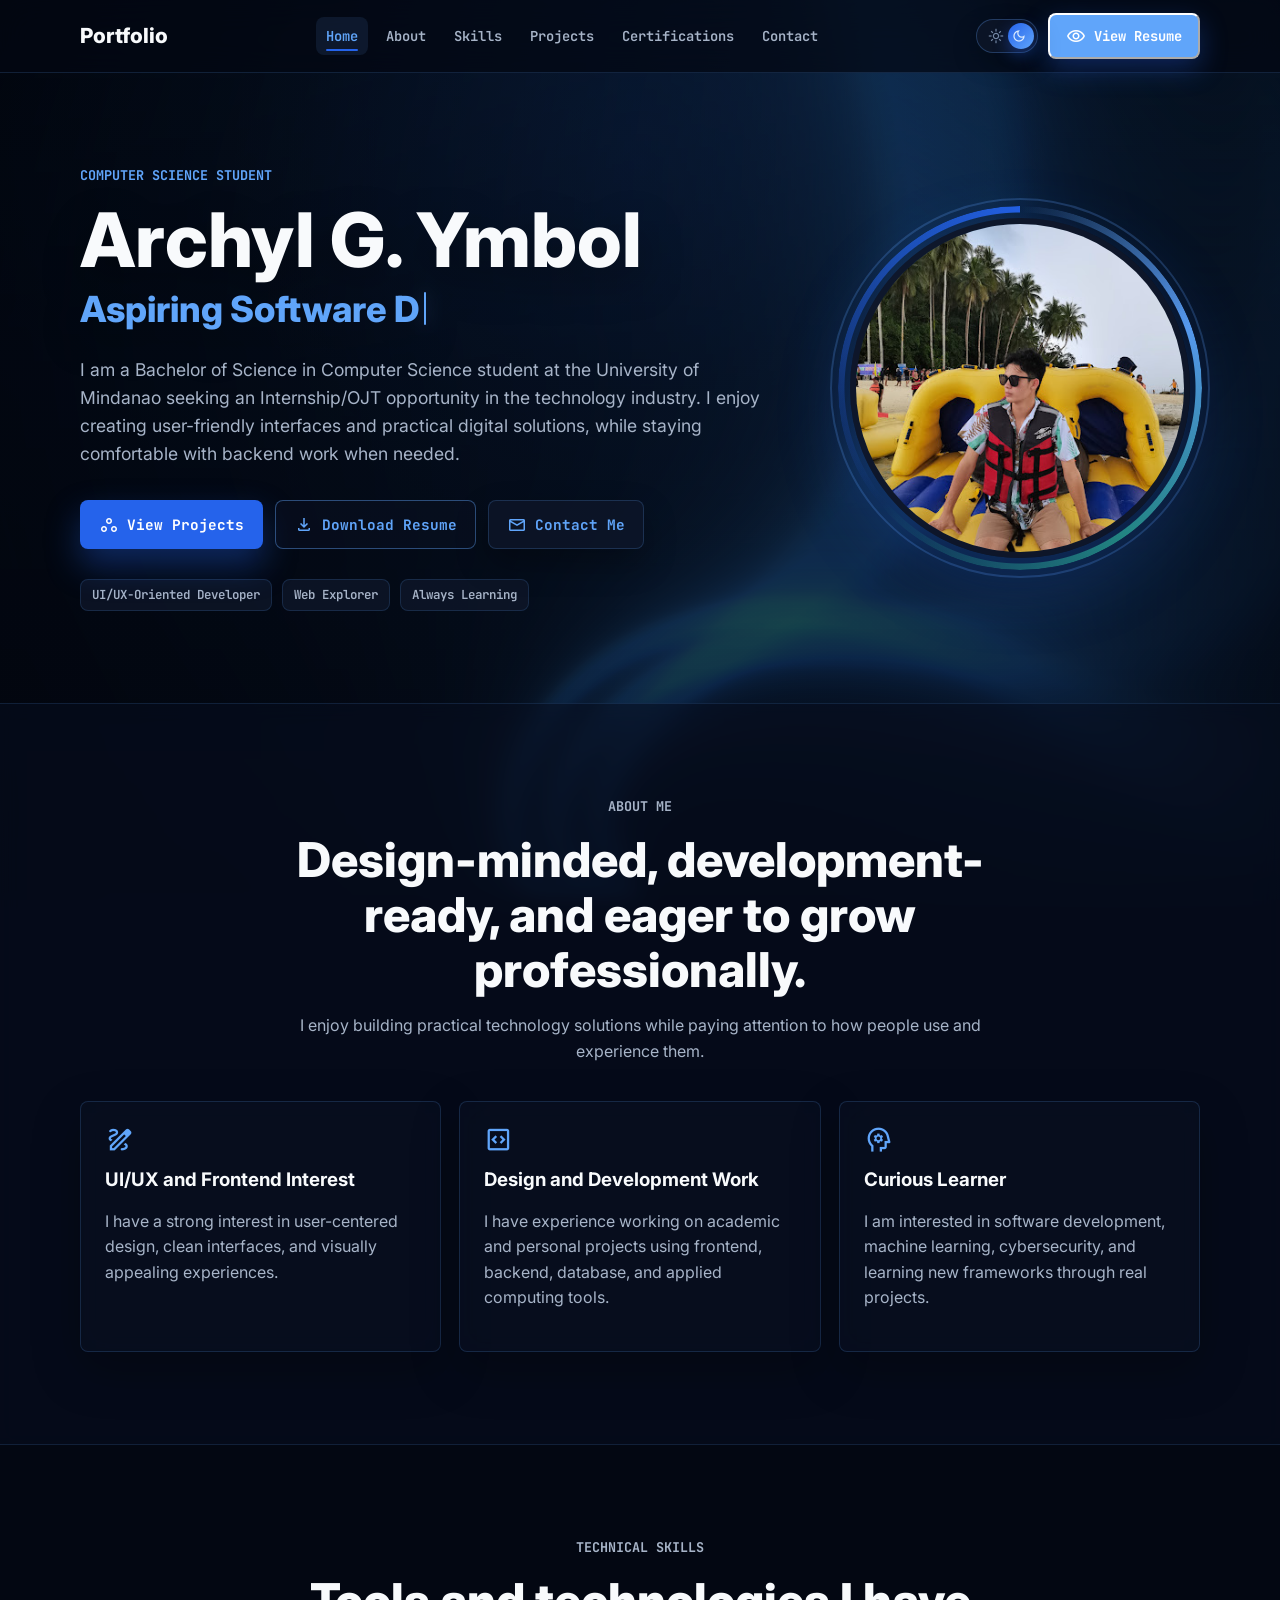
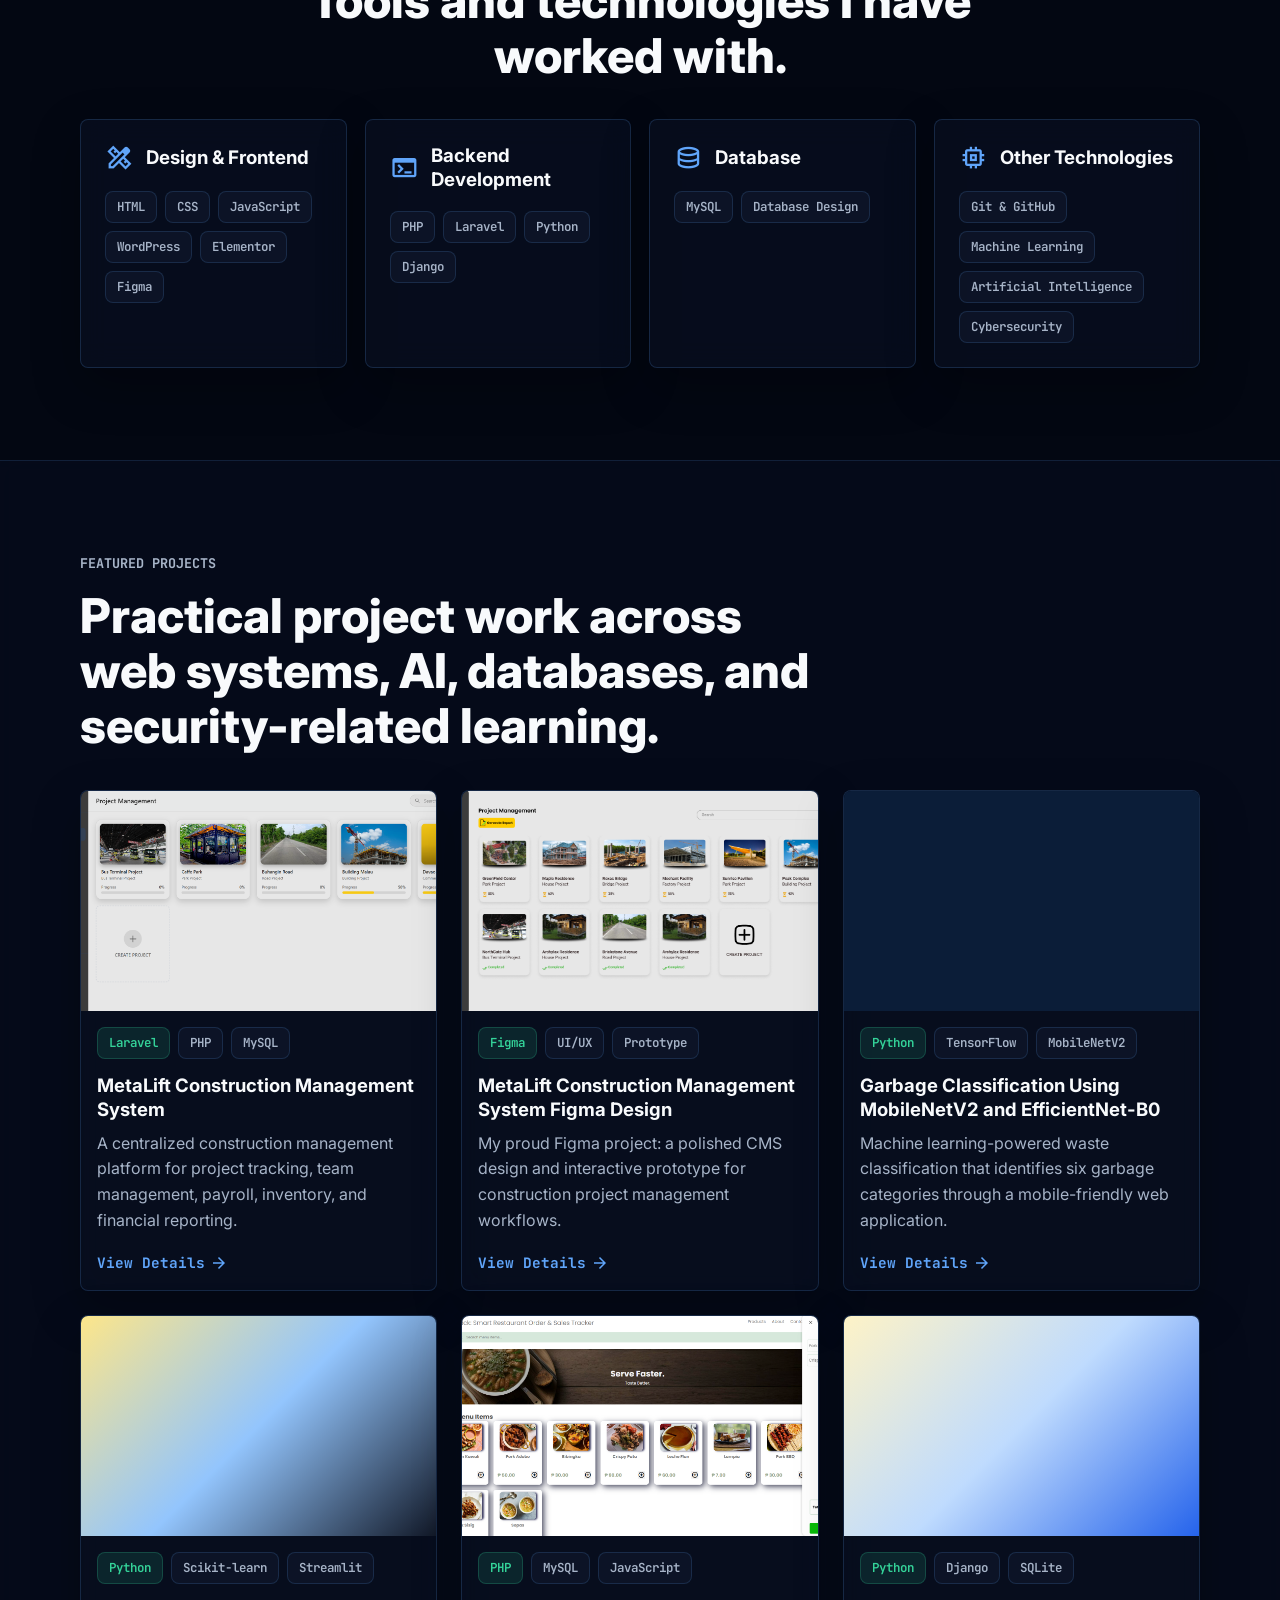
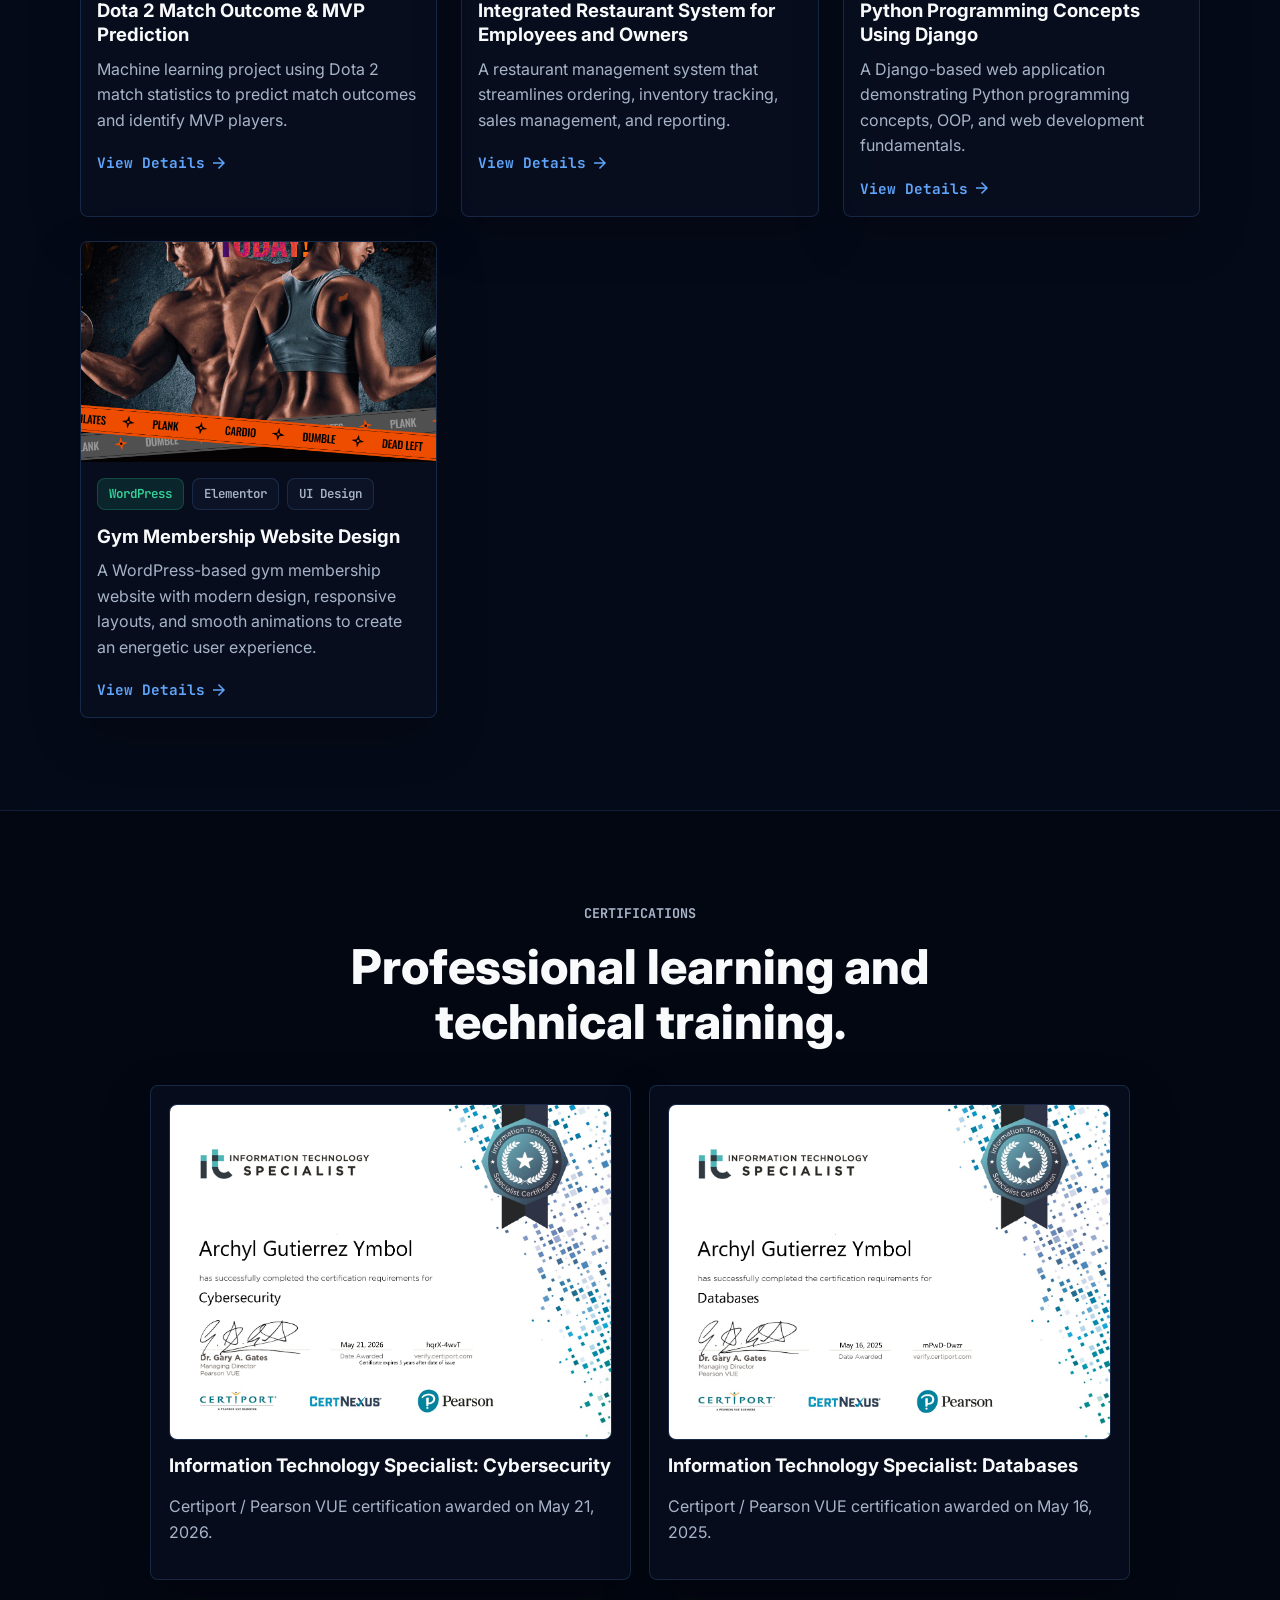
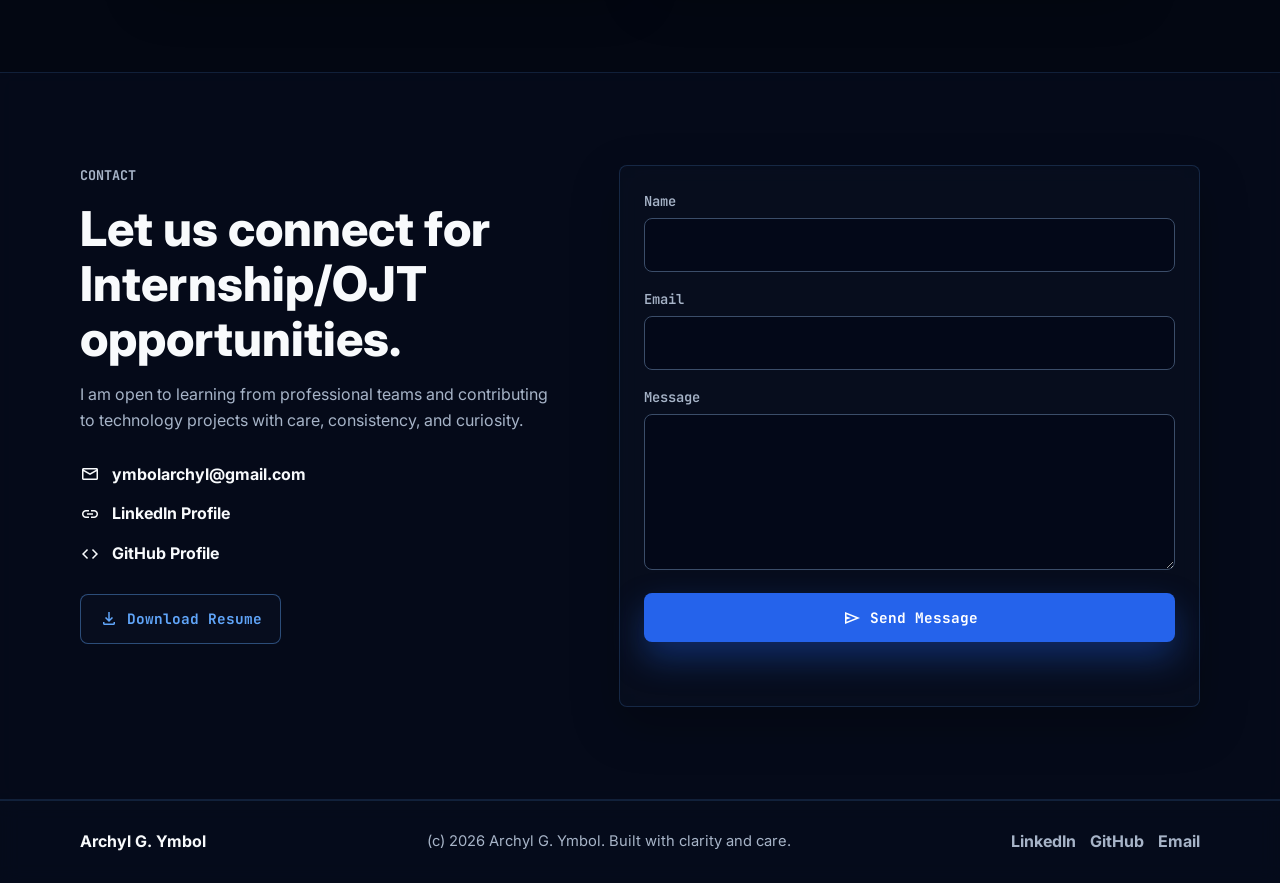
==== commit 0914cb74: "Add a theme switch button" ====
--- a/index.html
+++ b/index.html
@@ -9,7 +9,17 @@
   <link rel="preconnect" href="https://fonts.gstatic.com" crossorigin>
   <link href="https://fonts.googleapis.com/css2?family=Inter:wght@400;500;600;700;800&family=JetBrains+Mono:wght@400;500;600&display=swap" rel="stylesheet">
   <link href="https://fonts.googleapis.com/css2?family=Material+Symbols+Outlined:wght,FILL@300..700,0..1&display=swap" rel="stylesheet">
-  <link rel="stylesheet" href="styles.css?v=aether-dark-1">
+  <script>
+    (function () {
+      try {
+        var savedTheme = localStorage.getItem("portfolio-theme");
+        document.documentElement.dataset.theme = savedTheme === "light" ? "light" : "dark";
+      } catch (error) {
+        document.documentElement.dataset.theme = "dark";
+      }
+    })();
+  </script>
+  <link rel="stylesheet" href="styles.css?v=theme-helper-1">
 </head>
 <body>
   <canvas class="aether-bg-canvas" aria-hidden="true"></canvas>
@@ -33,10 +43,25 @@
         <a href="#contact">Contact</a>
       </div>
 
-      <button class="nav-resume" id="openResume">
-        <span class="material-symbols-outlined" aria-hidden="true">visibility</span>
-        View Resume
-      </button>
+      <div class="nav-actions">
+        <span class="theme-switch-wrap">
+          <button class="theme-toggle" id="themeToggle" type="button" aria-label="Switch to light mode" aria-pressed="true">
+            <span class="theme-toggle-track" aria-hidden="true">
+              <span class="material-symbols-outlined theme-icon theme-icon-sun">light_mode</span>
+              <span class="material-symbols-outlined theme-icon theme-icon-moon">dark_mode</span>
+              <span class="theme-toggle-thumb"></span>
+            </span>
+          </button>
+          <span class="theme-helper" id="themeHelper" role="status" aria-live="polite">
+            Background too distracting? Try simple mode.
+          </span>
+        </span>
+
+        <button class="nav-resume" id="openResume">
+          <span class="material-symbols-outlined" aria-hidden="true">visibility</span>
+          View Resume
+        </button>
+      </div>
     </nav>
   </header>
 
@@ -488,7 +513,7 @@
     <img class="lightbox-image" src="" alt="">
     <button class="lightbox-nav lightbox-next" type="button" aria-label="View next image"><span class="material-symbols-outlined" aria-hidden="true">chevron_right</span></button>
   </div>
-  <script src="script.js?v=aether-dark-1" defer></script>
+  <script src="script.js?v=theme-helper-1" defer></script>
 
 
 <div id="resumeModal" class="modal">
--- a/styles.css
+++ b/styles.css
@@ -13,6 +13,24 @@
   --shadow: 0 22px 70px rgba(0, 0, 0, 0.34);
   --radius: 8px;
   --container: 1120px;
+  color-scheme: dark;
+}
+
+:root[data-theme="light"],
+body.light-mode {
+  --background: #f8f9ff;
+  --surface: #ffffff;
+  --surface-soft: #eff4ff;
+  --surface-blue: #e5eeff;
+  --text: #0b1c30;
+  --muted: #596579;
+  --primary: #2563eb;
+  --primary-dark: #1748b6;
+  --success: #009668;
+  --line: #d7dfec;
+  --line-strong: #c6cdd9;
+  --shadow: 0 18px 50px rgba(15, 23, 42, 0.08);
+  color-scheme: light;
 }
 
 * {
@@ -209,6 +227,131 @@
 .nav-resume:hover {
   background: #1d4ed8;
   transform: translateY(-2px);
+}
+
+.nav-actions {
+  display: inline-flex;
+  align-items: center;
+  justify-content: flex-end;
+  gap: 10px;
+}
+
+.theme-switch-wrap {
+  position: relative;
+  display: inline-flex;
+  align-items: center;
+}
+
+.theme-toggle {
+  position: relative;
+  width: 62px;
+  height: 34px;
+  flex: 0 0 auto;
+  padding: 0;
+  color: var(--text);
+  border: 1px solid rgba(96, 165, 250, 0.28);
+  border-radius: 999px;
+  background: rgba(15, 23, 42, 0.78);
+  box-shadow: 0 10px 26px rgba(0, 0, 0, 0.22);
+  transition: border-color 180ms ease, background 180ms ease, box-shadow 180ms ease, transform 180ms ease;
+}
+
+.theme-toggle:hover {
+  border-color: rgba(96, 165, 250, 0.48);
+  transform: translateY(-1px);
+}
+
+.theme-toggle:focus-visible {
+  outline: 3px solid rgba(96, 165, 250, 0.36);
+  outline-offset: 3px;
+}
+
+.theme-toggle-track {
+  position: relative;
+  display: grid;
+  width: 100%;
+  height: 100%;
+  grid-template-columns: 1fr 1fr;
+  align-items: center;
+  padding-inline: 7px;
+}
+
+.theme-icon {
+  position: relative;
+  z-index: 1;
+  font-size: 1rem;
+  line-height: 1;
+  transition: color 180ms ease, opacity 180ms ease;
+}
+
+.theme-icon-sun {
+  color: #bfdbfe;
+  opacity: 0.58;
+}
+
+.theme-icon-moon {
+  color: #dbeafe;
+  opacity: 1;
+}
+
+.theme-toggle-thumb {
+  position: absolute;
+  top: 3px;
+  left: 3px;
+  width: 26px;
+  height: 26px;
+  border-radius: 50%;
+  background: linear-gradient(135deg, #2563eb, #60a5fa);
+  box-shadow: 0 6px 16px rgba(37, 99, 235, 0.42);
+  transform: translateX(28px);
+  transition: transform 220ms ease, background 180ms ease, box-shadow 180ms ease;
+}
+
+.theme-helper {
+  position: absolute;
+  top: calc(100% + 10px);
+  right: 0;
+  z-index: 80;
+  width: max-content;
+  max-width: min(260px, calc(100vw - 32px));
+  padding: 8px 11px;
+  color: #dbeafe;
+  background: rgba(8, 15, 31, 0.94);
+  border: 1px solid rgba(96, 165, 250, 0.34);
+  border-radius: var(--radius);
+  box-shadow: 0 14px 36px rgba(0, 0, 0, 0.32), 0 0 22px rgba(37, 99, 235, 0.14);
+  font-family: "JetBrains Mono", monospace;
+  font-size: 0.72rem;
+  font-weight: 600;
+  line-height: 1.35;
+  pointer-events: none;
+  opacity: 0;
+  transform: translateY(6px) scale(0.98);
+  transition: opacity 180ms ease, transform 180ms ease;
+}
+
+.theme-helper::before {
+  content: "";
+  position: absolute;
+  top: -5px;
+  right: 22px;
+  width: 9px;
+  height: 9px;
+  background: inherit;
+  border-top: 1px solid rgba(96, 165, 250, 0.34);
+  border-left: 1px solid rgba(96, 165, 250, 0.34);
+  transform: rotate(45deg);
+}
+
+.theme-helper.is-visible {
+  animation: theme-helper-pop 5.4s ease both, theme-helper-glow 2.4s ease-in-out 0.9s 2;
+}
+
+.theme-switch-wrap:hover .theme-helper,
+.theme-switch-wrap:focus-within .theme-helper {
+  opacity: 1;
+  transform: translateY(0) scale(1);
+  animation: none;
 }
 
 .icon-button {
@@ -1124,6 +1267,55 @@
   }
 }
 
+@keyframes theme-helper-pop {
+  0% {
+    opacity: 0;
+    transform: translateY(8px) scale(0.96);
+  }
+
+  12%,
+  68% {
+    opacity: 1;
+    transform: translateY(0) scale(1);
+  }
+
+  82% {
+    opacity: 0.95;
+    transform: translateY(0) scale(1);
+  }
+
+  100% {
+    opacity: 0;
+    transform: translateY(-4px) scale(0.98);
+  }
+}
+
+@keyframes theme-helper-glow {
+  0%,
+  100% {
+    border-color: rgba(96, 165, 250, 0.34);
+    box-shadow: 0 14px 36px rgba(0, 0, 0, 0.32), 0 0 22px rgba(37, 99, 235, 0.14);
+  }
+
+  50% {
+    border-color: rgba(96, 165, 250, 0.52);
+    box-shadow: 0 16px 42px rgba(0, 0, 0, 0.34), 0 0 28px rgba(37, 99, 235, 0.24);
+  }
+}
+
+@keyframes theme-helper-glow-light {
+  0%,
+  100% {
+    border-color: rgba(37, 99, 235, 0.24);
+    box-shadow: 0 14px 30px rgba(15, 23, 42, 0.1), 0 0 18px rgba(37, 99, 235, 0.12);
+  }
+
+  50% {
+    border-color: rgba(37, 99, 235, 0.38);
+    box-shadow: 0 16px 36px rgba(15, 23, 42, 0.12), 0 0 24px rgba(37, 99, 235, 0.18);
+  }
+}
+
 @keyframes aether-bg-drift {
   from {
     background-position: 0% 0%, 100% 10%, 70% 100%, center;
@@ -1167,8 +1359,24 @@
 
 @media (max-width: 860px) {
   .nav-shell {
-    grid-template-columns: 1fr auto;
+    grid-template-columns: 1fr auto auto;
     gap: 12px;
+  }
+
+  .brand {
+    grid-column: 1;
+    grid-row: 1;
+  }
+
+  .nav-actions {
+    grid-column: 2;
+    grid-row: 1;
+    gap: 8px;
+  }
+
+  .menu-toggle {
+    grid-column: 3;
+    grid-row: 1;
   }
 
   .icon-button {
@@ -1184,6 +1392,7 @@
     top: 72px;
     left: 16px;
     right: 16px;
+    grid-column: 1 / -1;
     display: grid;
     justify-content: stretch;
     gap: 4px;
@@ -1208,6 +1417,11 @@
     padding: 12px;
   }
 
+  .theme-helper {
+    max-width: min(230px, calc(100vw - 24px));
+    font-size: 0.68rem;
+  }
+
   .about-grid,
   .cert-grid,
   .contact-grid {
@@ -1397,3 +1611,317 @@
 .nav-resume {
   cursor: pointer;
 }
+
+:root[data-theme="light"] body,
+body.light-mode {
+  background: linear-gradient(180deg, rgba(37, 99, 235, 0.07), transparent 360px), var(--background);
+}
+
+:root[data-theme="light"] .aether-bg-canvas,
+:root[data-theme="light"] .aether-bg-overlay,
+body.light-mode .aether-bg-canvas,
+body.light-mode .aether-bg-overlay {
+  opacity: 0;
+  visibility: hidden;
+  animation: none;
+}
+
+:root[data-theme="light"] .site-header,
+body.light-mode .site-header {
+  background: rgba(248, 249, 255, 0.82);
+  border-bottom: 1px solid rgba(198, 205, 217, 0.65);
+}
+
+:root[data-theme="light"] .nav-links,
+body.light-mode .nav-links {
+  background: transparent;
+}
+
+:root[data-theme="light"] .nav-links a::after,
+body.light-mode .nav-links a::after {
+  background: var(--primary);
+}
+
+:root[data-theme="light"] .nav-links a:hover,
+:root[data-theme="light"] .nav-links a.active,
+body.light-mode .nav-links a:hover,
+body.light-mode .nav-links a.active {
+  background: rgba(37, 99, 235, 0.08);
+}
+
+@media (max-width: 860px) {
+  :root[data-theme="light"] .nav-links,
+  body.light-mode .nav-links {
+    background: var(--surface);
+  }
+}
+
+:root[data-theme="light"] .nav-resume,
+body.light-mode .nav-resume {
+  background: var(--primary);
+  box-shadow: 0 10px 24px rgba(37, 99, 235, 0.2);
+}
+
+:root[data-theme="light"] .nav-resume:hover,
+body.light-mode .nav-resume:hover {
+  background: var(--primary-dark);
+}
+
+:root[data-theme="light"] .theme-toggle,
+body.light-mode .theme-toggle {
+  border-color: rgba(37, 99, 235, 0.22);
+  background: #ffffff;
+  box-shadow: 0 10px 24px rgba(15, 23, 42, 0.08);
+}
+
+:root[data-theme="light"] .theme-toggle:hover,
+body.light-mode .theme-toggle:hover {
+  border-color: rgba(37, 99, 235, 0.36);
+}
+
+:root[data-theme="light"] .theme-icon-sun,
+body.light-mode .theme-icon-sun {
+  color: var(--primary);
+  opacity: 1;
+}
+
+:root[data-theme="light"] .theme-icon-moon,
+body.light-mode .theme-icon-moon {
+  color: #64748b;
+  opacity: 0.48;
+}
+
+:root[data-theme="light"] .theme-toggle-thumb,
+body.light-mode .theme-toggle-thumb {
+  background: linear-gradient(135deg, #ffffff, #eaf1ff);
+  box-shadow: 0 5px 14px rgba(37, 99, 235, 0.18);
+  transform: translateX(0);
+}
+
+:root[data-theme="light"] .theme-helper,
+body.light-mode .theme-helper {
+  color: #0b1c30;
+  background: rgba(255, 255, 255, 0.96);
+  border-color: rgba(37, 99, 235, 0.24);
+  box-shadow: 0 14px 30px rgba(15, 23, 42, 0.1), 0 0 18px rgba(37, 99, 235, 0.12);
+}
+
+:root[data-theme="light"] .theme-helper.is-visible,
+body.light-mode .theme-helper.is-visible {
+  animation: theme-helper-pop 5.4s ease both, theme-helper-glow-light 2.4s ease-in-out 0.9s 2;
+}
+
+:root[data-theme="light"] .theme-helper::before,
+body.light-mode .theme-helper::before {
+  border-color: rgba(37, 99, 235, 0.24) transparent transparent rgba(37, 99, 235, 0.24);
+}
+
+:root[data-theme="light"] .icon-button,
+body.light-mode .icon-button {
+  background: var(--surface);
+}
+
+:root[data-theme="light"] .section-band,
+body.light-mode .section-band {
+  background: rgba(255, 255, 255, 0.72);
+  border-block: 1px solid rgba(198, 205, 217, 0.45);
+  backdrop-filter: none;
+}
+
+:root[data-theme="light"] .hero h1,
+body.light-mode .hero h1 {
+  text-shadow: none;
+}
+
+:root[data-theme="light"] .typewriter-cursor,
+body.light-mode .typewriter-cursor {
+  box-shadow: 0 0 16px rgba(37, 99, 235, 0.28);
+}
+
+:root[data-theme="light"] .button-primary,
+body.light-mode .button-primary {
+  background: var(--primary);
+  box-shadow: 0 14px 30px rgba(37, 99, 235, 0.24);
+}
+
+:root[data-theme="light"] .button-primary:hover,
+body.light-mode .button-primary:hover {
+  background: var(--primary-dark);
+  box-shadow: 0 18px 42px rgba(37, 99, 235, 0.34);
+}
+
+:root[data-theme="light"] .button-outline,
+body.light-mode .button-outline {
+  border-color: rgba(37, 99, 235, 0.42);
+  background: transparent;
+}
+
+:root[data-theme="light"] .button-outline:hover,
+body.light-mode .button-outline:hover {
+  background: rgba(37, 99, 235, 0.07);
+  box-shadow: 0 14px 32px rgba(37, 99, 235, 0.13);
+}
+
+:root[data-theme="light"] .button-soft,
+:root[data-theme="light"] .button-ghost,
+body.light-mode .button-soft,
+body.light-mode .button-ghost {
+  color: var(--primary);
+  border-color: rgba(37, 99, 235, 0.18);
+  background: #ffffff;
+  box-shadow: 0 14px 28px rgba(15, 23, 42, 0.09);
+}
+
+:root[data-theme="light"] .button-soft:hover,
+:root[data-theme="light"] .button-ghost:hover,
+body.light-mode .button-soft:hover,
+body.light-mode .button-ghost:hover {
+  color: var(--primary-dark);
+  background: var(--surface-soft);
+  border-color: rgba(37, 99, 235, 0.34);
+  box-shadow: 0 18px 36px rgba(37, 99, 235, 0.14);
+}
+
+:root[data-theme="light"] .brand-pills span,
+:root[data-theme="light"] .chip-list span,
+:root[data-theme="light"] .project-tags span,
+body.light-mode .brand-pills span,
+body.light-mode .chip-list span,
+body.light-mode .project-tags span {
+  background: #f1f5f9;
+  border-color: rgba(198, 205, 217, 0.55);
+}
+
+:root[data-theme="light"] .hero-portrait::before,
+body.light-mode .hero-portrait::before {
+  border-color: rgba(37, 99, 235, 0.2);
+}
+
+:root[data-theme="light"] .hero-portrait::after,
+body.light-mode .hero-portrait::after {
+  background: conic-gradient(from 0deg, transparent 0deg, rgba(37, 99, 235, 0.95) 70deg, rgba(0, 150, 104, 0.75) 145deg, transparent 230deg, rgba(37, 99, 235, 0.95) 360deg);
+}
+
+:root[data-theme="light"] .hero-portrait img,
+body.light-mode .hero-portrait img {
+  border-color: #ffffff;
+  box-shadow: 0 22px 65px rgba(37, 99, 235, 0.23);
+}
+
+:root[data-theme="light"] .hero-portrait:hover img,
+body.light-mode .hero-portrait:hover img {
+  box-shadow: 0 28px 78px rgba(37, 99, 235, 0.33);
+}
+
+:root[data-theme="light"] .info-card,
+:root[data-theme="light"] .skill-card,
+:root[data-theme="light"] .project-card,
+:root[data-theme="light"] .certificate-card,
+:root[data-theme="light"] .contact-form,
+body.light-mode .info-card,
+body.light-mode .skill-card,
+body.light-mode .project-card,
+body.light-mode .certificate-card,
+body.light-mode .contact-form {
+  background: var(--surface);
+  border-color: rgba(198, 205, 217, 0.72);
+  box-shadow: 0 14px 35px rgba(15, 23, 42, 0.04);
+  backdrop-filter: none;
+}
+
+:root[data-theme="light"] .info-card:hover,
+:root[data-theme="light"] .skill-card:hover,
+:root[data-theme="light"] .project-card:hover,
+:root[data-theme="light"] .certificate-card:hover,
+body.light-mode .info-card:hover,
+body.light-mode .skill-card:hover,
+body.light-mode .project-card:hover,
+body.light-mode .certificate-card:hover {
+  border-color: rgba(37, 99, 235, 0.34);
+  box-shadow: 0 24px 60px rgba(15, 23, 42, 0.12);
+}
+
+:root[data-theme="light"] .project-tags span:first-child,
+body.light-mode .project-tags span:first-child {
+  background: #ecfdf5;
+  border-color: rgba(0, 150, 104, 0.16);
+}
+
+:root[data-theme="light"] .certificate-preview,
+body.light-mode .certificate-preview {
+  background: #ffffff;
+  border-color: rgba(198, 205, 217, 0.5);
+}
+
+:root[data-theme="light"] .contact-form input,
+:root[data-theme="light"] .contact-form textarea,
+body.light-mode .contact-form input,
+body.light-mode .contact-form textarea {
+  background: #ffffff;
+  box-shadow: none;
+}
+
+:root[data-theme="light"] .contact-form input:focus,
+:root[data-theme="light"] .contact-form textarea:focus,
+body.light-mode .contact-form input:focus,
+body.light-mode .contact-form textarea:focus {
+  box-shadow: 0 0 0 4px rgba(37, 99, 235, 0.1);
+}
+
+:root[data-theme="light"] .form-status-error,
+body.light-mode .form-status-error {
+  color: #ba1a1a;
+}
+
+:root[data-theme="light"] .site-footer,
+body.light-mode .site-footer {
+  background: var(--surface);
+  border-top: 1px solid rgba(198, 205, 217, 0.65);
+  backdrop-filter: none;
+}
+
+:root[data-theme="light"] .modal,
+body.light-mode .modal {
+  background: rgba(15, 23, 42, 0.48);
+  backdrop-filter: blur(5px);
+}
+
+:root[data-theme="light"] .modal-content,
+body.light-mode .modal-content {
+  background: var(--surface);
+  border-color: var(--line);
+  box-shadow: 0 28px 80px rgba(15, 23, 42, 0.24);
+}
+
+:root[data-theme="light"] .modal-close,
+body.light-mode .modal-close {
+  background: var(--surface-soft);
+}
+
+:root[data-theme="light"] .toast,
+body.light-mode .toast {
+  background: var(--surface);
+  border-color: rgba(37, 99, 235, 0.28);
+}
+
+:root[data-theme="light"] #resumeModal,
+body.light-mode #resumeModal {
+  background: rgba(15, 23, 42, 0.48);
+}
+
+:root[data-theme="light"] #resumeModal .modal-header,
+body.light-mode #resumeModal .modal-header {
+  background: var(--surface-soft);
+  color: var(--text);
+  border-bottom: 1px solid var(--line);
+}
+
+:root[data-theme="light"] .download-btn,
+body.light-mode .download-btn {
+  background: var(--primary);
+}
+
+:root[data-theme="light"] .close-btn,
+body.light-mode .close-btn {
+  color: var(--text);
+}
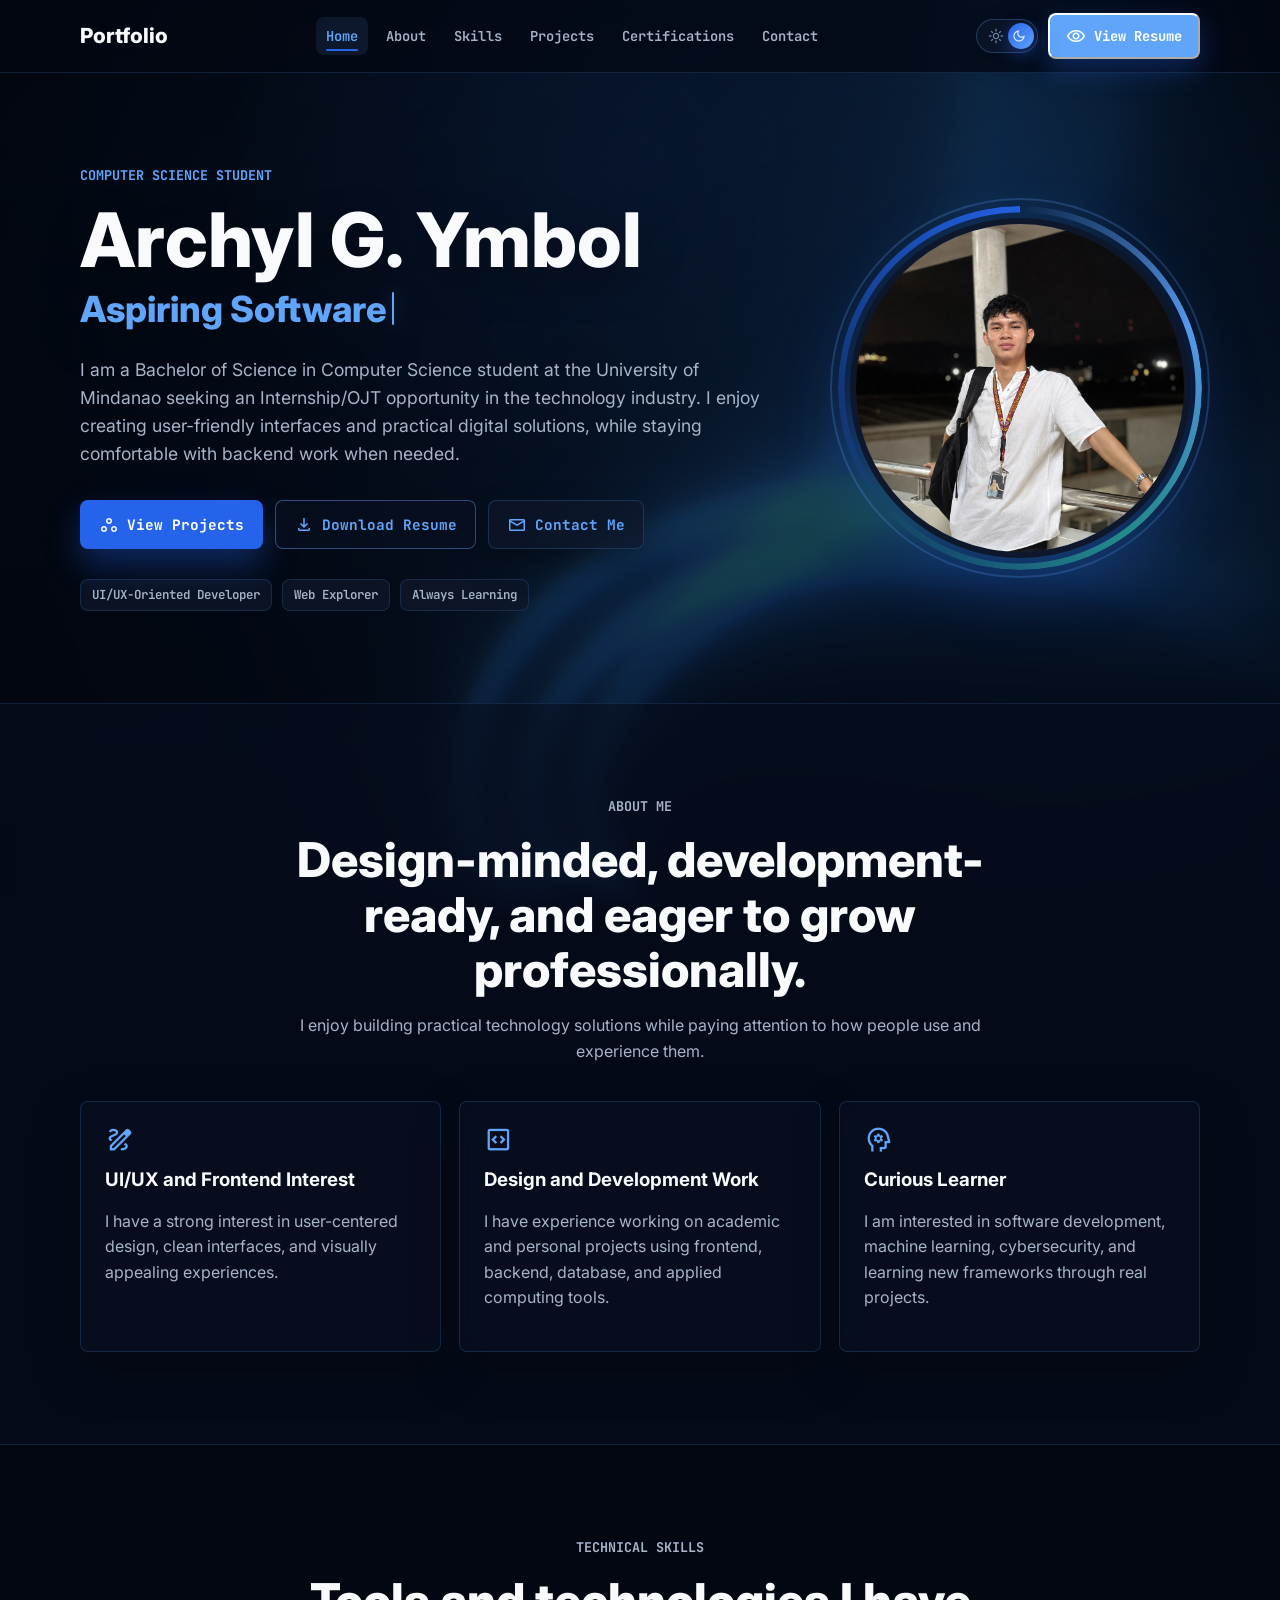
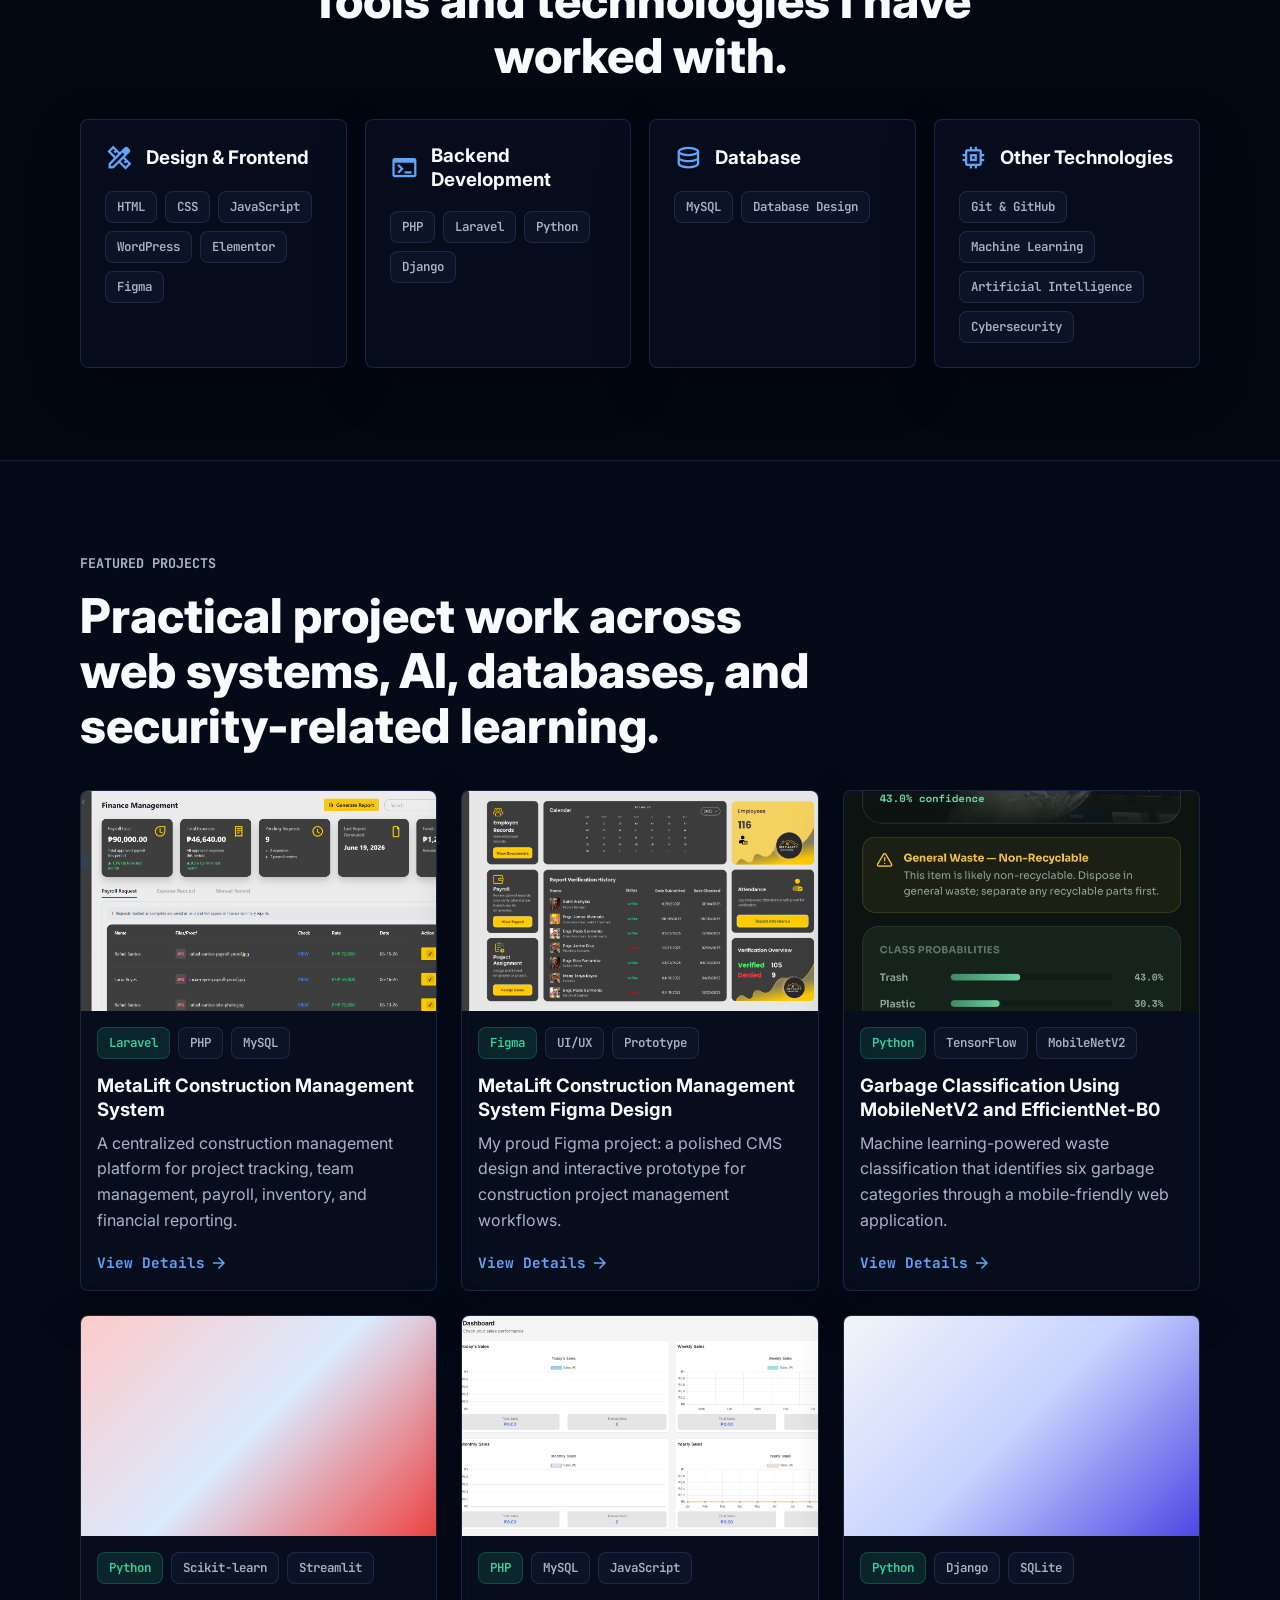
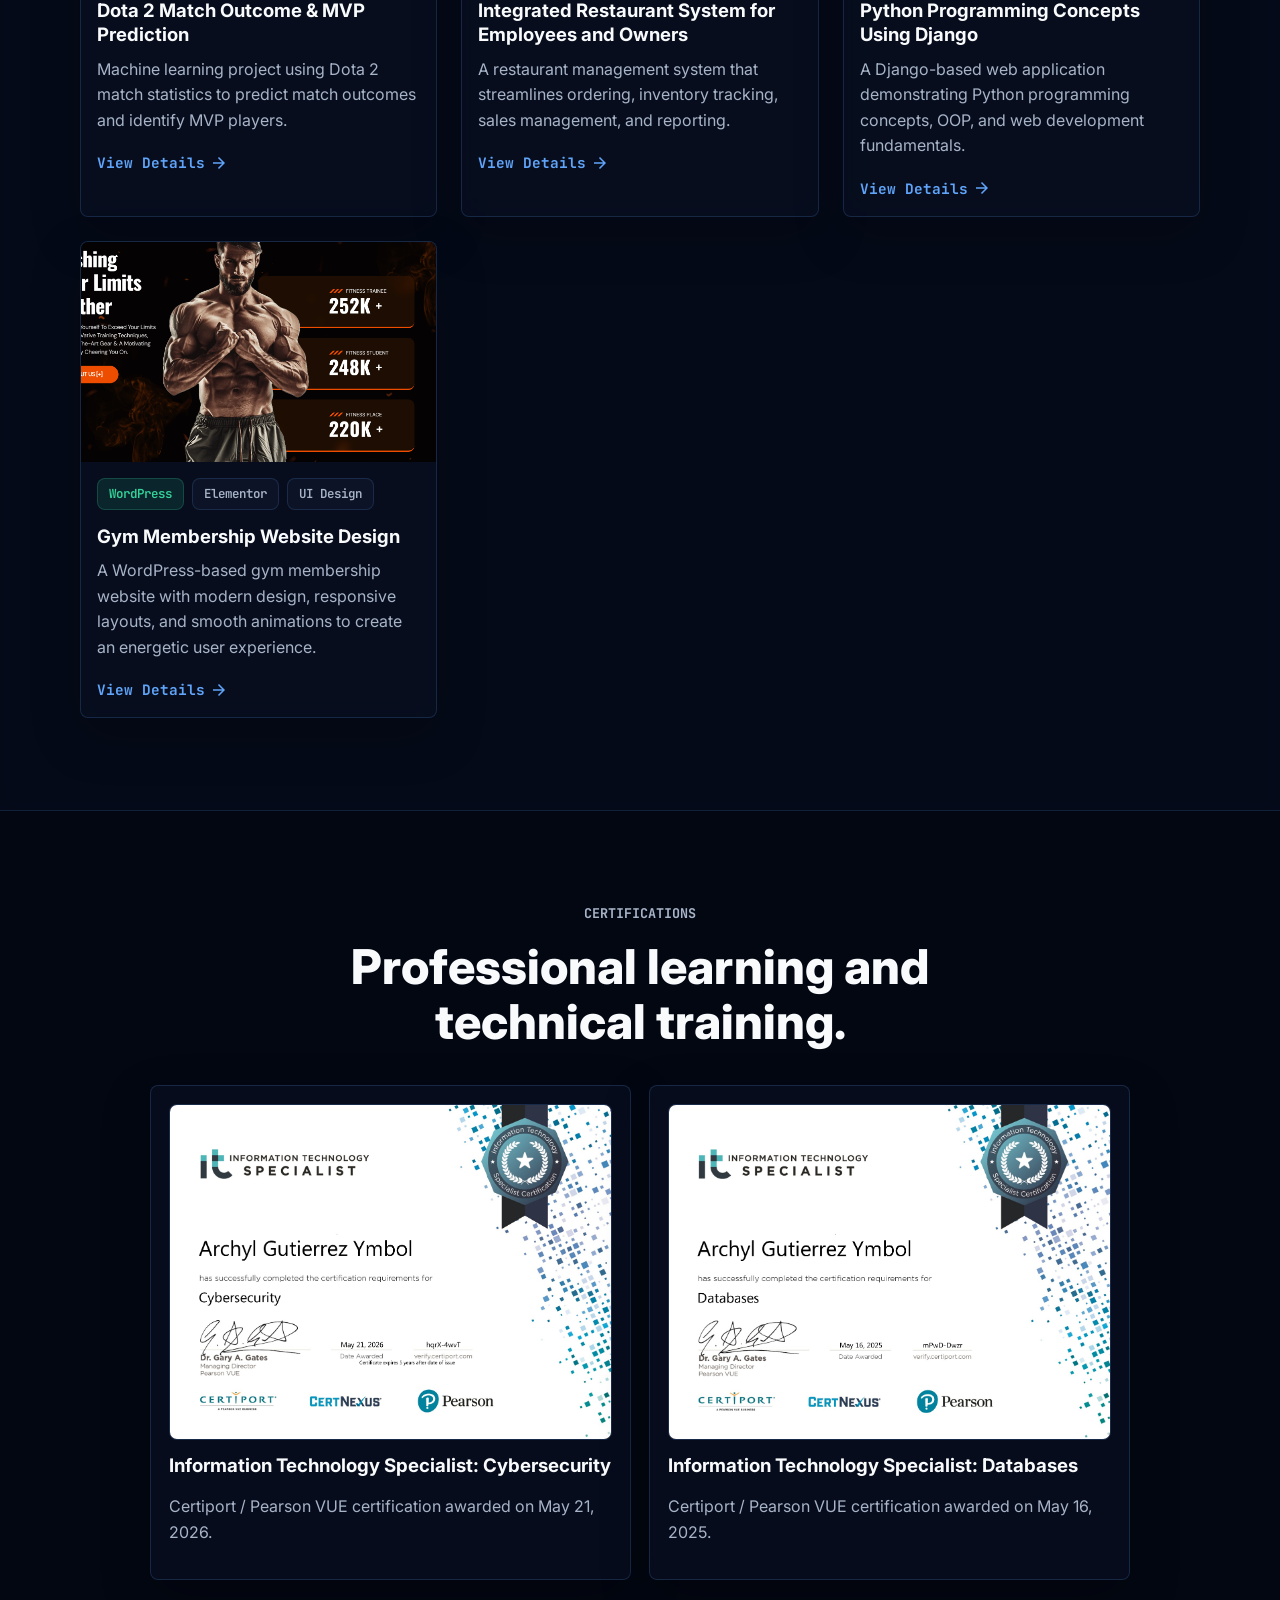
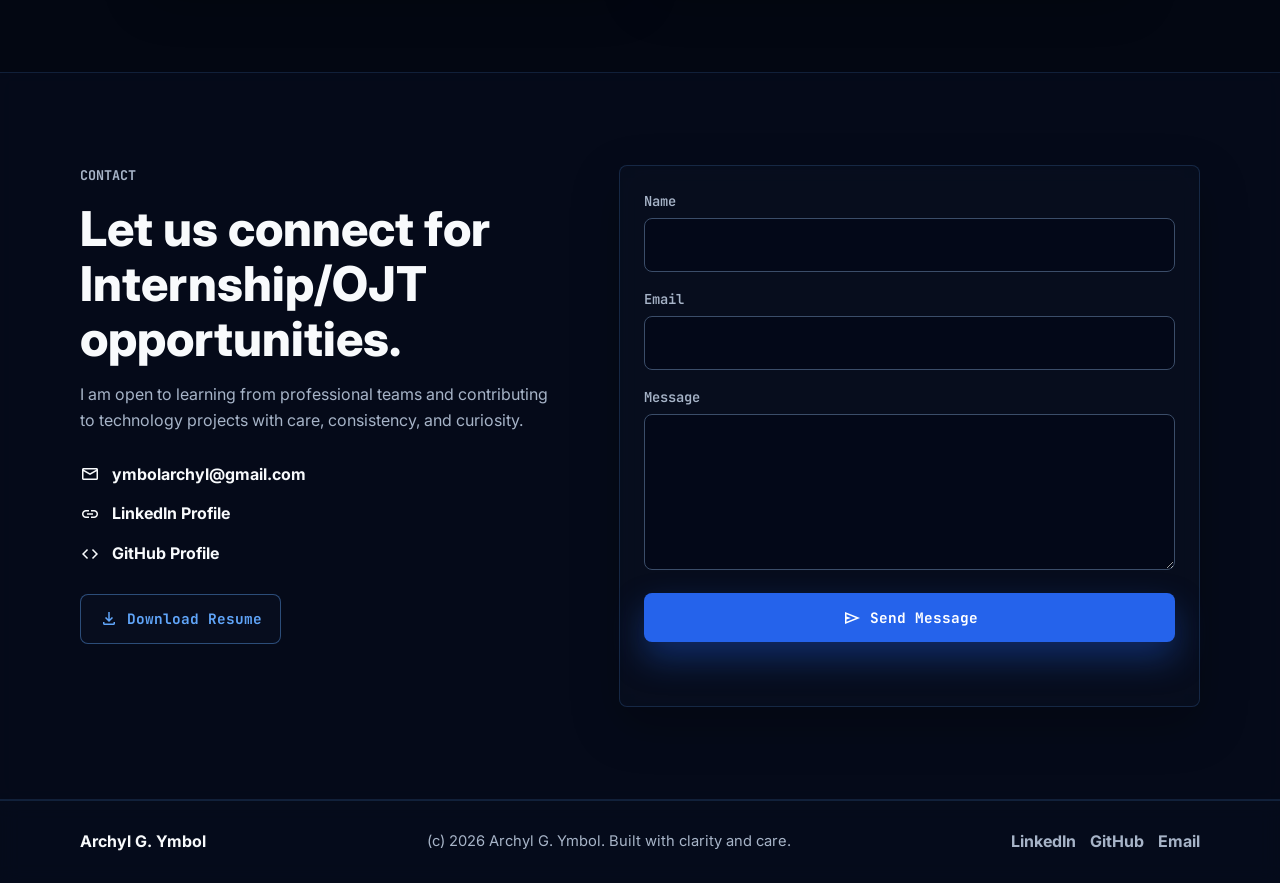
==== commit 2978cdb1: "Change profile picture" ====
--- a/index.html
+++ b/index.html
@@ -97,7 +97,7 @@
       </div>
 
       <div class="hero-portrait floating">
-        <img src="assets/archyl-ymbol.jpg" alt="Archyl G. Ymbol seated outdoors wearing sunglasses and a life vest">
+        <img src="assets/archyl-ymbol.png" alt="Archyl G. Ymbol seated outdoors wearing sunglasses and a life vest">
       </div>
     </section>
 
